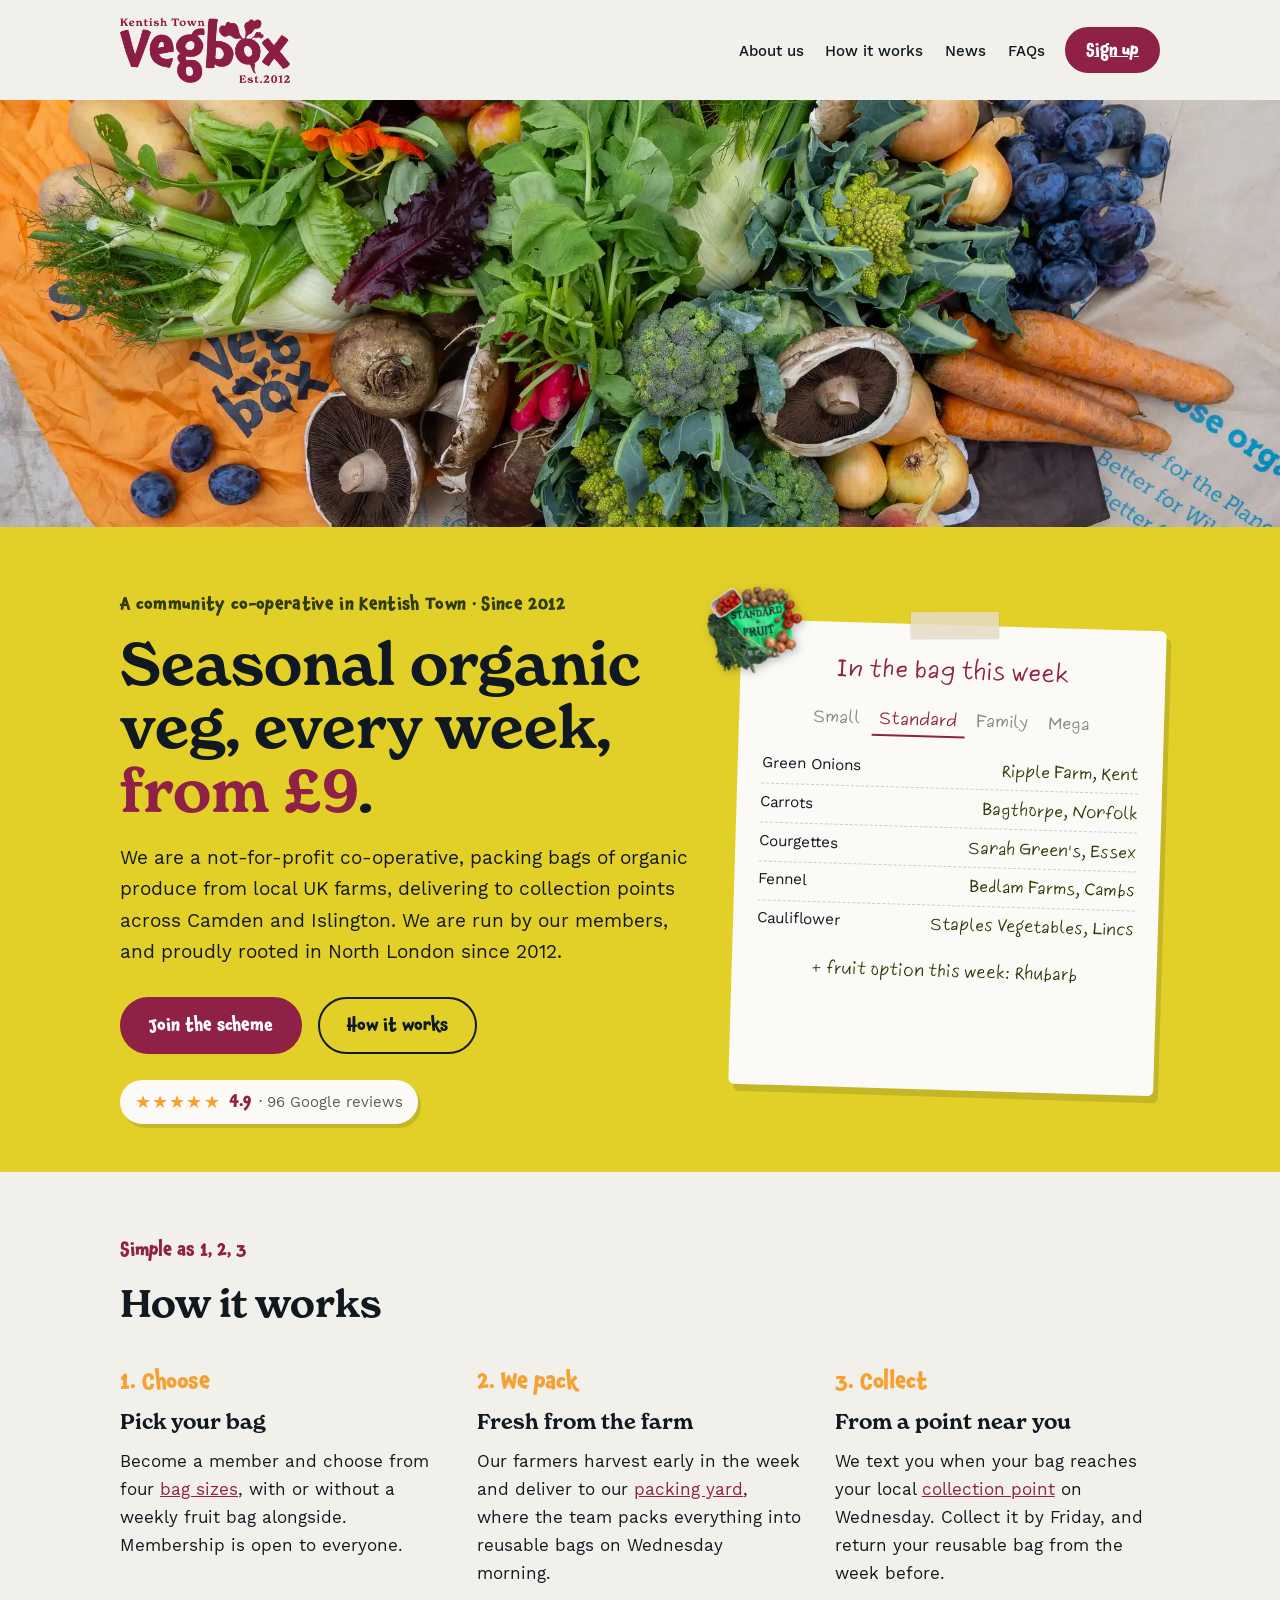
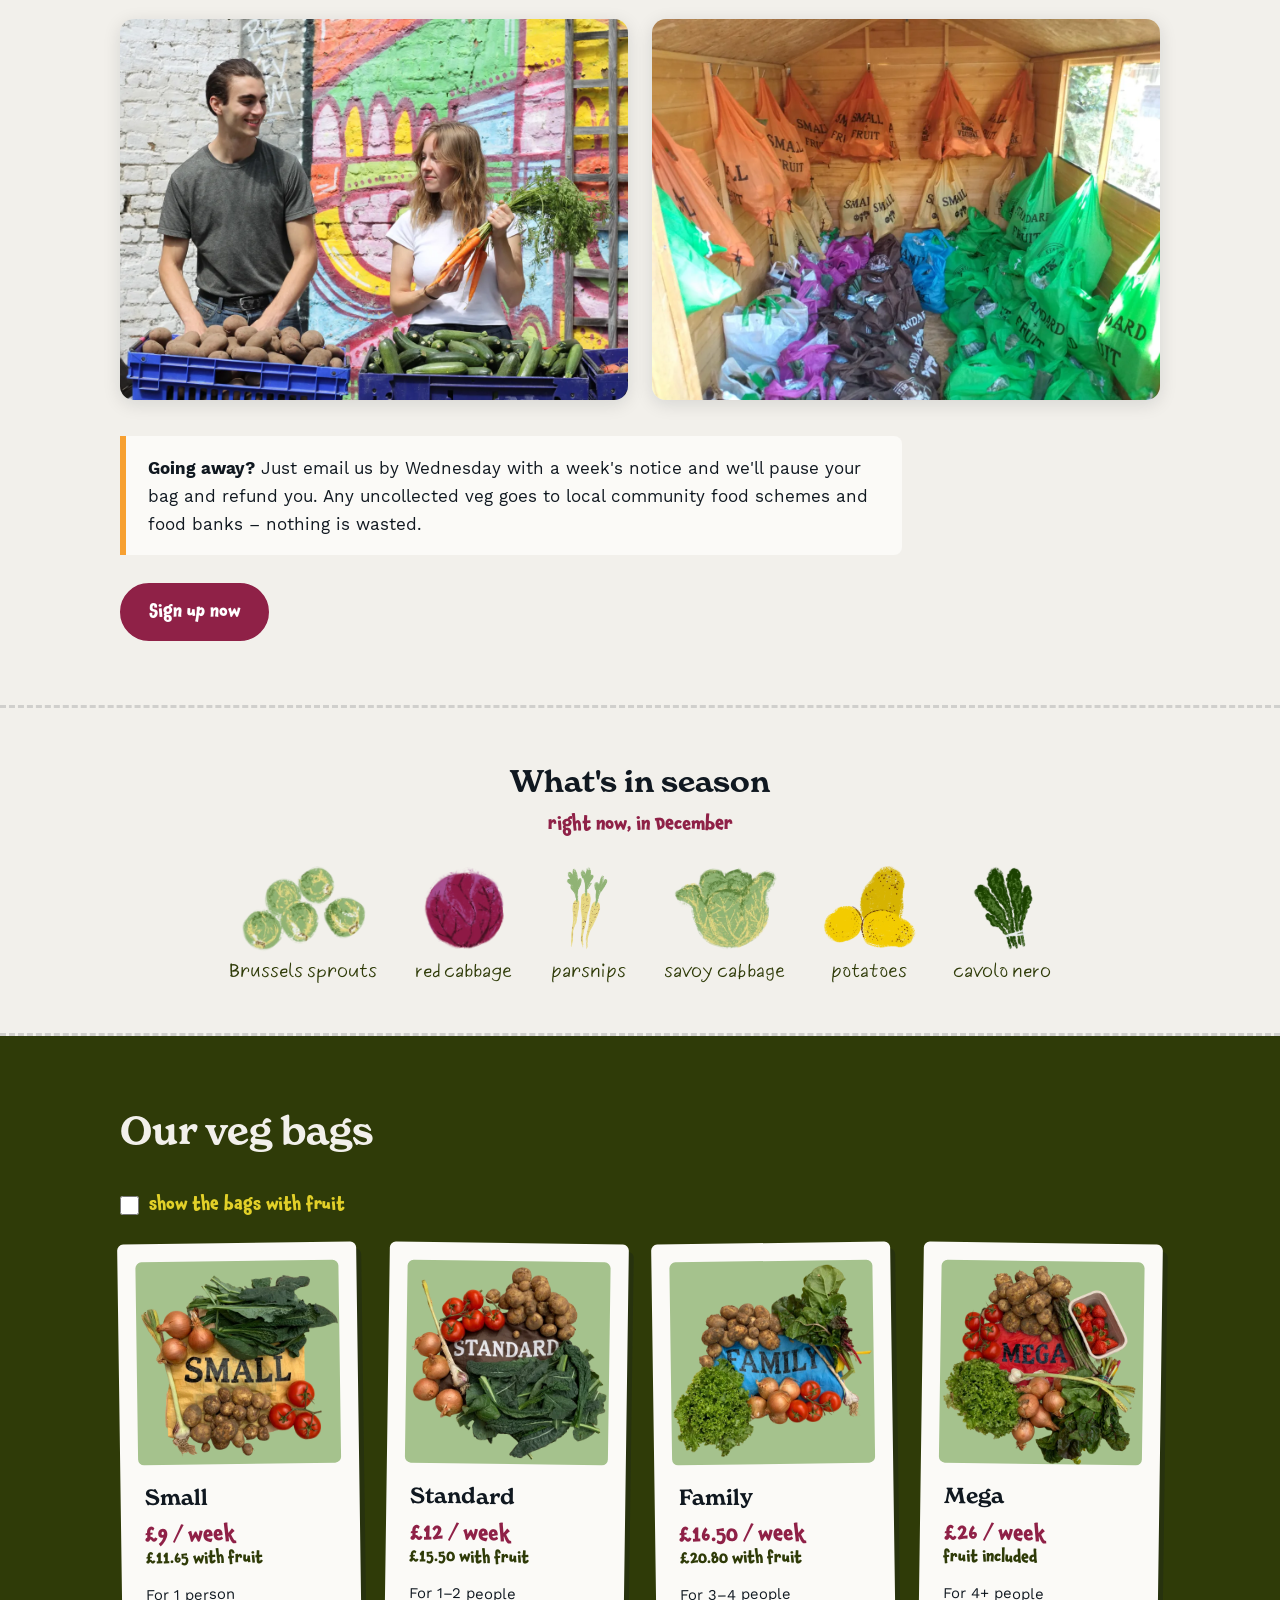
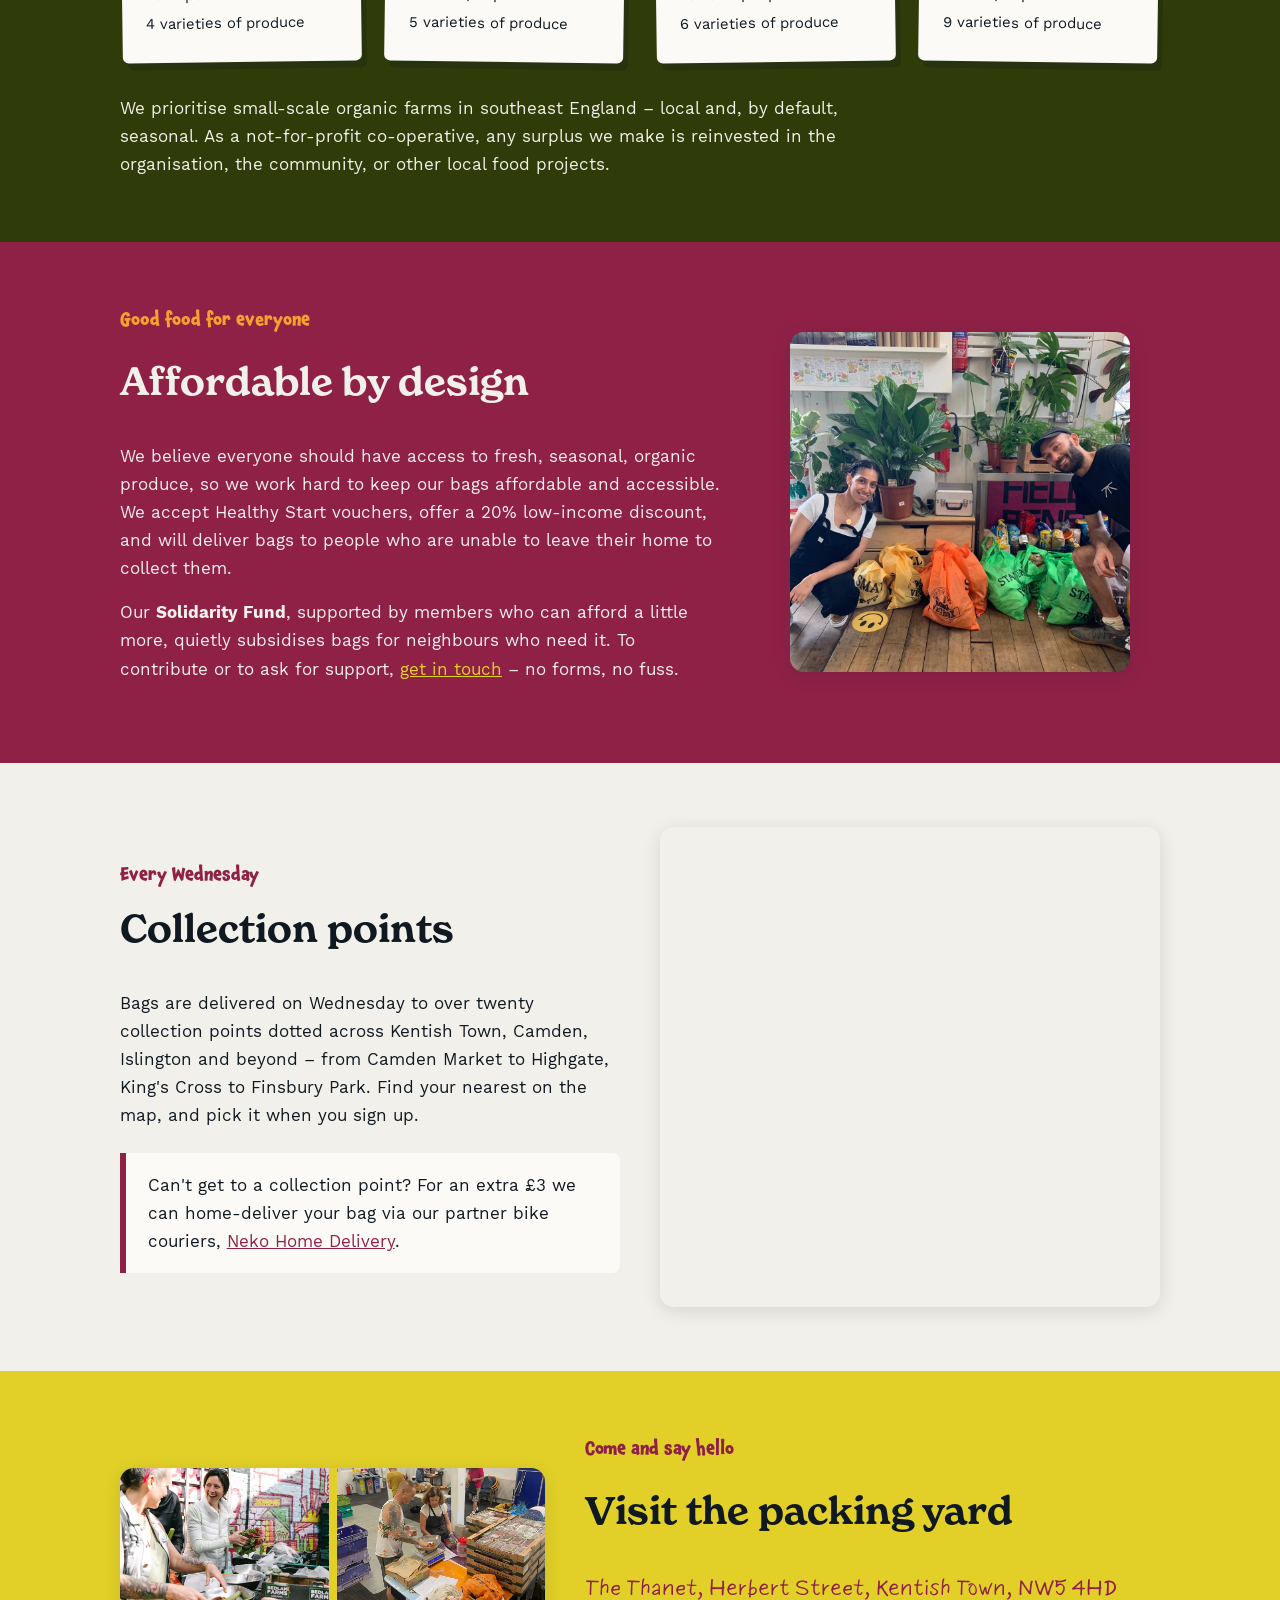
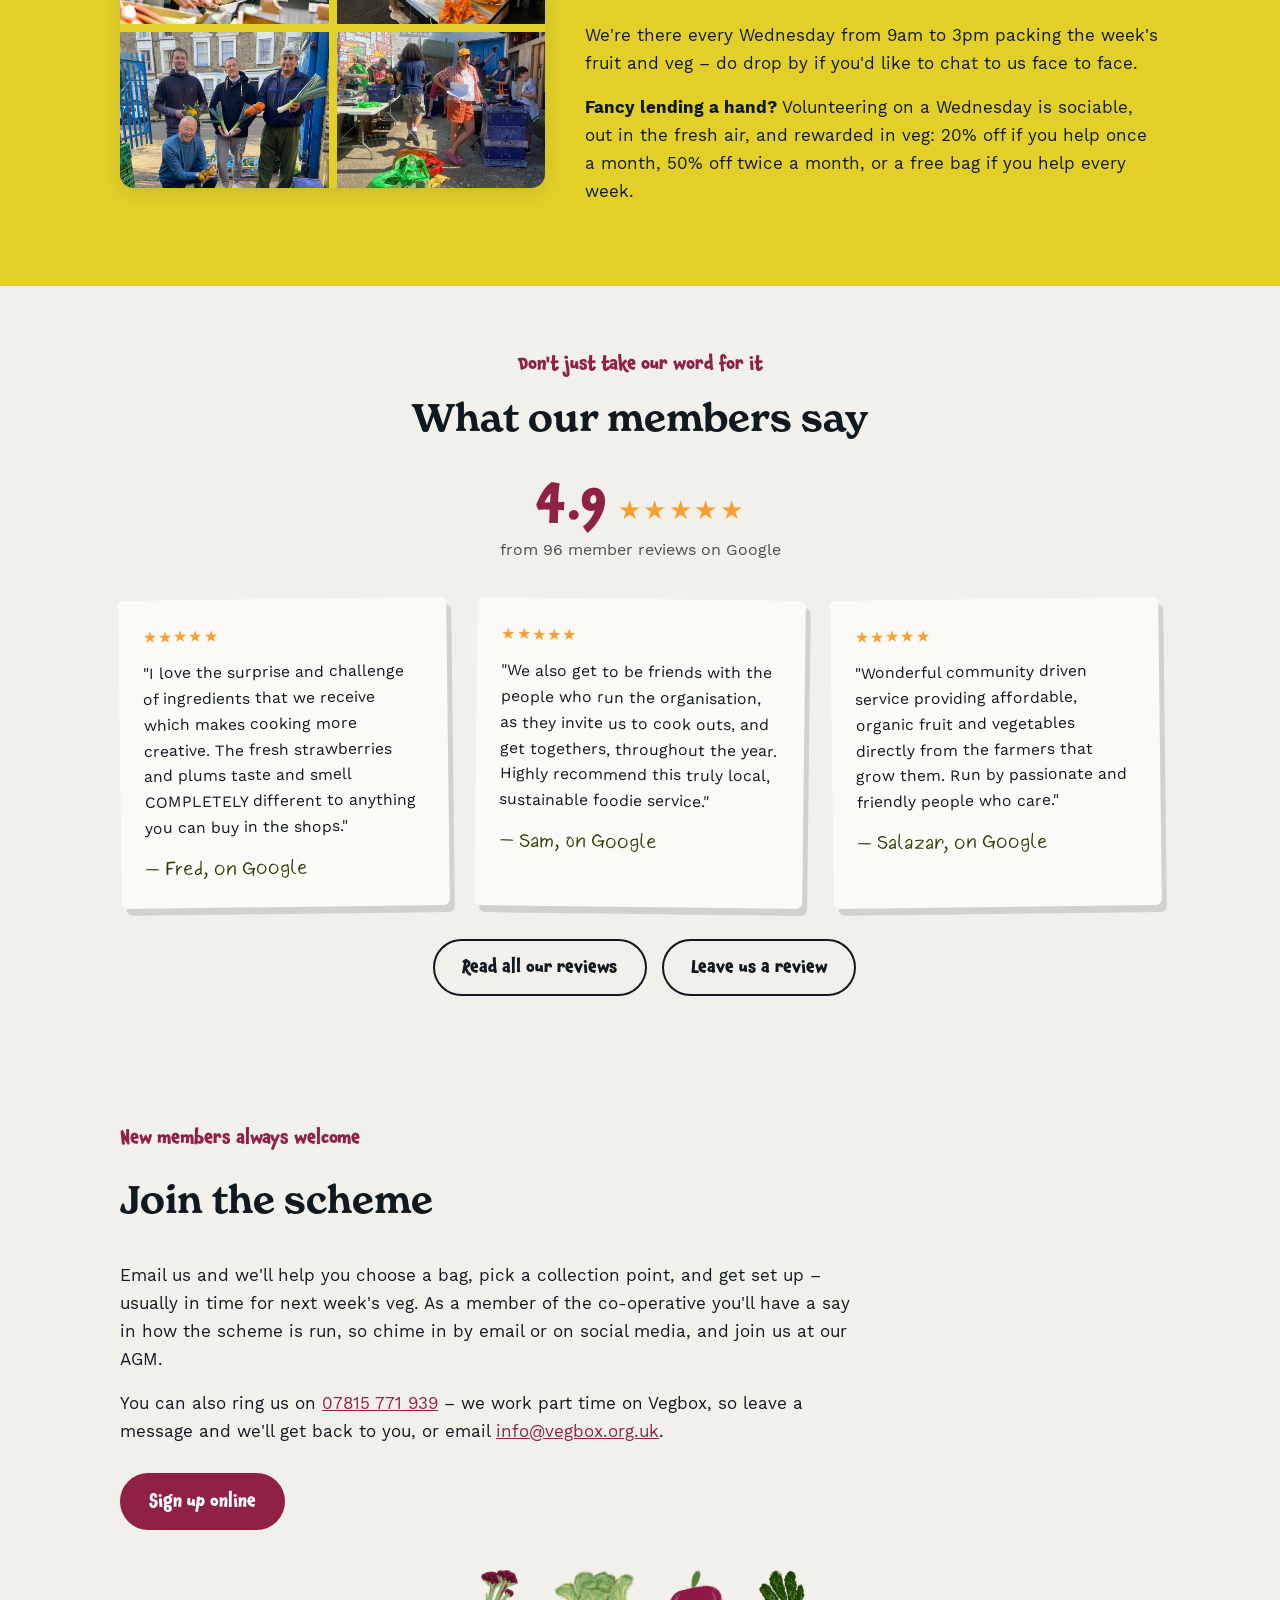
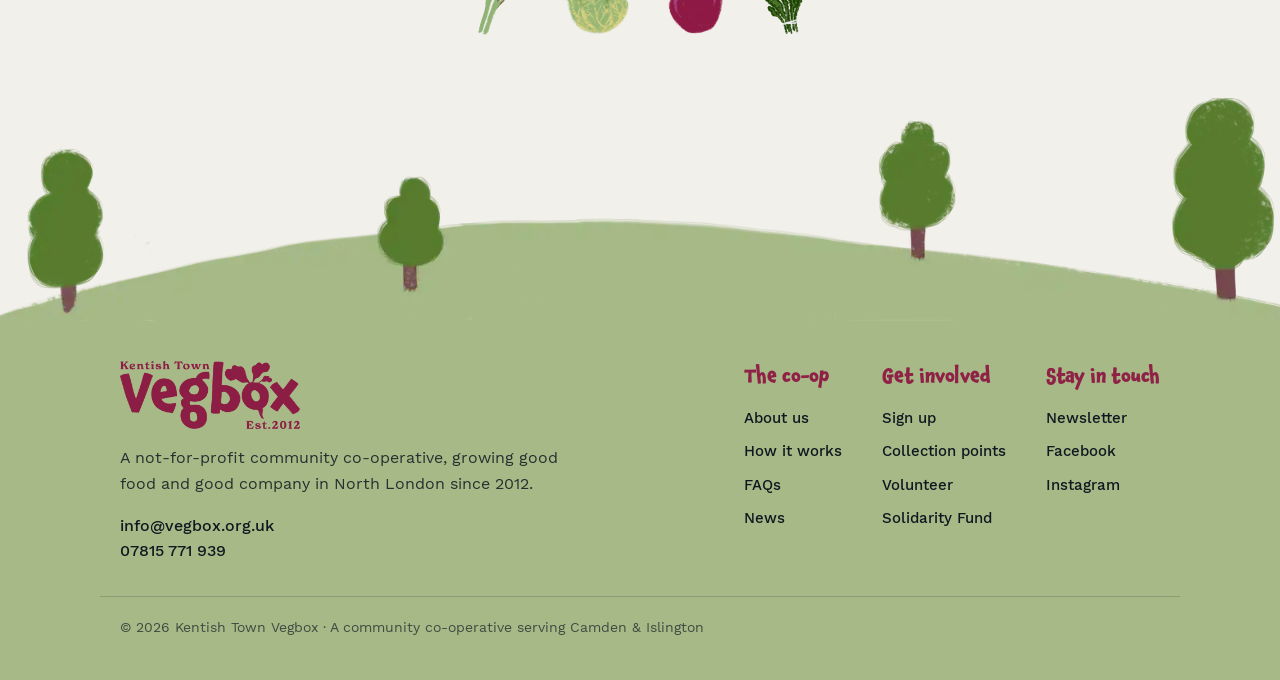
==== index.html @ 9300c921 "oops!!" ====
<!DOCTYPE html>
<html lang="en-GB">
<head>
<meta charset="UTF-8">
<meta name="viewport" content="width=device-width, initial-scale=1.0">
<title>Kentish Town Vegbox – local organic fruit &amp; veg, delivered weekly</title>
<meta name="description" content="Kentish Town Vegbox is a not-for-profit community co-operative supplying weekly bags of local organic fruit and vegetables to collection points across Camden and Islington. Est. 2012.">
<link rel="apple-touch-icon" sizes="180x180" href="/favicons/apple-touch-icon.png">
<link rel="icon" type="image/png" sizes="32x32" href="/favicons/favicon-32x32.png">
<link rel="icon" type="image/png" sizes="16x16" href="/favicons/favicon-16x16.png">
<link rel="manifest" href="/site.webmanifest">
<link rel="stylesheet" href="styles.css">
<style>
/* index uses a full-bleed section layout, not the standard padded <main> */
main{padding:0}
html{scroll-behavior:smooth}
a:focus-visible,button:focus-visible{outline-offset:3px}

/* ---------- hero banner ----------- */
#banner {width: 100%; display: block; object-fit: cover; object-position: 0 60%; aspect-ratio: 3;}
@media (max-width:860px){#banner{aspect-ratio: 2;}}

/* ---------- hero (yellow, like the welcome pack) ---------- */
.hero{background:var(--yellow);padding:4rem 0 0;overflow:hidden}
.hero-grid{display:grid;grid-template-columns:1.15fr .85fr;gap:2.5rem;align-items:center;padding-bottom:3rem}
.eyebrow{font-family:var(--fun);font-size:1.05rem;letter-spacing:.02em;color:var(--green);margin-bottom:.9rem}
h1{font-family:var(--display);font-weight:700;font-size:clamp(2.3rem,5.2vw,3.7rem);line-height:1.07;margin-bottom:1.2rem;color:var(--ink);text-wrap: balance;text-wrap: pretty;}
h1 span{color:var(--beet)}
.hero p.lede{font-size:1.18rem;max-width:32em;margin-bottom:1.9rem}
.btn.ghost{background:transparent;color:var(--ink);border-color:var(--ink);margin-left:.6rem}
.btn.ghost:hover{border-color:var(--beet);color:var(--beet)}

/* ---------- hero rating badge ---------- */
.hero-rating{display:inline-flex;align-items:center;gap:.5rem;margin-top:1.6rem;text-decoration:none;color:var(--ink);background:var(--card);border-radius:999px;padding:.5rem .95rem;box-shadow:3px 4px 0 rgba(16,24,32,.14);transition:transform .15s ease}
.hero-rating:hover{transform:translateY(-2px)}
.hero-rating .hr-stars{color:var(--orange);font-size:1.15rem;letter-spacing:.06em;line-height:1}
.hero-rating .hr-score{font-family:var(--fun);color:var(--beet);font-size:1.05rem}
.hero-rating .hr-text{font-size:.92rem;color:rgba(16,24,32,.7)}

/* ---------- bag ticket note card ---------- */
.note-card{
  background:var(--card);border-radius:6px;
  box-shadow:5px 7px 0 rgba(16,24,32,.14);
  padding:1.6rem 1.5rem 1.7rem;position:relative;
  transform:rotate(1.7deg);width:100%;max-width:430px;justify-self:center;
}
.note-card::before{
  content:"";position:absolute;top:-13px;left:50%;transform:translateX(-50%) rotate(-2deg);
  width:88px;height:26px;background:rgba(230,220,195,.85);
  box-shadow:0 1px 2px rgba(16,24,32,.15);
}
.note-card h2{font-family:var(--hand);font-weight:400;font-size:1.5rem;text-align:center;margin-bottom:.9rem;color:var(--beet)}
.note-card ul{list-style:none}
.note-card li{display:flex;justify-content:space-between;gap:1rem;font-size:.95rem;padding:.34rem 0;border-bottom:1.5px dashed rgba(16,24,32,.2)}
.note-card li:last-child{border-bottom:none}
.note-card li span{font-family:var(--hand);font-size:1.02rem;color:var(--green);text-align:right}
.note-card .foot{margin-top:.9rem;text-align:center;font-family:var(--hand);font-size:1.05rem;color:var(--green)}
.note-date{text-align:center;font-family:var(--hand);font-size:1rem;color:rgba(16,24,32,.55);margin:-.5rem 0 .6rem}
.note-tabs{display:flex;gap:.3rem;justify-content:center;margin-bottom:.8rem;flex-wrap:wrap}
.note-tabs button{font-family:var(--hand);font-size:1.05rem;background:transparent;border:none;border-bottom:2.5px solid transparent;color:rgba(16,24,32,.5);cursor:pointer;padding:.1rem .45rem}
.note-tabs button[aria-selected="true"]{color:var(--beet);border-bottom-color:var(--beet)}
.note-tabs button:hover{color:var(--beet)}
.note-lists{display:grid}
.note-panel{grid-area:1/1;opacity:0;visibility:hidden;transition:opacity .2s ease}
.note-panel.active{opacity:1;visibility:visible}
@media (prefers-reduced-motion:reduce){.note-panel{transition:none}}
.note-thumb{position:absolute;top:-40px;left:-34px;width:96px;height:auto;transform:rotate(-9deg);filter:drop-shadow(2px 3px 4px rgba(16,24,32,.28));pointer-events:none;z-index:2}

/* ---------- sections ---------- */
section{padding:4rem 0}
h2.sec{font-size:clamp(1.75rem,3.6vw,2.4rem);margin:0 0 1.75rem}

/* how it works */
.steps{display:grid;grid-template-columns:repeat(3,1fr);gap:2rem;margin-top:.5rem}
.step .num{font-family:var(--fun);color:var(--orange);font-size:1.35rem;display:block;margin-bottom:.35rem}
.step h3{font-family:var(--display);font-weight:700;font-size:1.3rem;margin-bottom:.45rem}
.photo-row{display:grid;grid-template-columns:1fr 1fr;gap:1.5rem;margin:2rem 0}
.photo-row img{border-radius:14px;box-shadow:0 4px 18px rgba(16,24,32,.12);width:100%;height:100%;object-fit:cover;aspect-ratio:4/3}
.section-photo{border-radius:14px;box-shadow:0 4px 18px rgba(16,24,32,.12);width:100%}
.season-photo{margin:2rem auto 0;max-width:560px}
.season-photo img{border-radius:14px;box-shadow:0 4px 18px rgba(16,24,32,.12);width:100%}
.season-photo figcaption{font-family:var(--hand);font-size:1.05rem;color:var(--green);margin-top:.5rem}
@media (max-width:640px){.photo-row{grid-template-columns:1fr}}
.cycle-note{margin-top:2.25rem;background:var(--card);border-left:6px solid var(--orange);padding:1.1rem 1.35rem;border-radius:0 8px 8px 0;max-width:46em}

/* bags – green section with white note cards */
.bags-section{background:var(--green);color:var(--paper)}
.bags-section h2.sec{color:var(--paper)}
.bags-section .sub{color:var(--yellow)}
.bags{display:grid;grid-template-columns:repeat(auto-fit,minmax(215px,1fr));gap:1.75rem}
.bag{background:var(--card);color:var(--ink);border-radius:6px;padding:1.5rem;box-shadow:5px 7px 0 rgba(16,24,32,.25)}
.bags .bag:nth-child(odd){transform:rotate(-.8deg)}
.bags .bag:nth-child(even){transform:rotate(.8deg)}
.bag h3{font-family:var(--display);font-weight:700;font-size:1.35rem}
.bag .photo{margin:-.4rem -.4rem .9rem;border-radius:6px;overflow:hidden;background:var(--sage)}
.bag .photo img{width:100%;display:block}
.fruit-toggle{display:inline-flex;align-items:center;gap:.6rem;font-family:var(--fun);font-size:1.05rem;color:var(--yellow);cursor:pointer;margin-bottom:1.5rem;user-select:none}
.fruit-toggle input{width:1.2rem;height:1.2rem;accent-color:var(--yellow);cursor:pointer}
.veg-row{display:flex;align-items:flex-end;justify-content:center;gap:2.2rem;margin-top:2.5rem;flex-wrap:wrap}
.veg-row img{height:64px;width:auto}
.veg-row img:nth-child(odd){transform:rotate(-4deg)}
.veg-row img:nth-child(even){transform:rotate(4deg)}
/* seasonal strip */
.season{padding:3rem 0;border-top:3px dashed rgba(16,24,32,.15);border-bottom:3px dashed rgba(16,24,32,.15)}
.season .wrap{text-align:center}
.season h2{font-family:var(--display);font-weight:700;font-size:clamp(1.5rem,3vw,1.9rem);margin-bottom:.25rem}
.season .month{font-family:var(--fun);color:var(--beet);font-size:1.1rem;margin-bottom:1.75rem}
.season-row{display:flex;justify-content:center;align-items:flex-end;gap:2.4rem;flex-wrap:wrap}
.season-row figure{display:flex;flex-direction:column;align-items:center;gap:.45rem}
.season-row img{height:82px;width:auto}
.season-row figure:nth-child(odd) img{transform:rotate(-3deg)}
.season-row figure:nth-child(even) img{transform:rotate(3deg)}
.season-row figcaption{font-family:var(--hand);font-size:1.1rem;color:var(--green)}
.bag .price{font-family:var(--fun);color:var(--beet);font-size:1.25rem;line-height:1.35;margin:.4rem 0 .7rem}
.bag .price small{display:block;font-size:.95rem;color:var(--green)}
.bag ul{list-style:none;font-size:.93rem}
.bag li{padding:.14rem 0}
.bags-section .after{margin-top:2rem;max-width:46em}
.bags-section .after a{color:var(--yellow)}

/* affordability – beet section */
.fair{background:var(--beet);color:var(--paper)}
.fair h2.sec{color:var(--paper)}
.fair .sub{color:var(--orange)}
.fair-grid{display:grid;grid-template-columns:1.2fr .8fr;gap:2.5rem;align-items:center}
.fair p{max-width:36em;margin-bottom:1rem}
.fair a{color:var(--yellow)}
.fair img{max-width:340px;justify-self:center}

/* collection */
.collect-grid{display:grid;grid-template-columns:1fr 1fr;gap:2.5rem;align-items:center}
.collect ul{list-style:none;margin-top:.5rem}
.collect li{padding:.8rem 0;border-bottom:1.5px dashed rgba(16,24,32,.2);display:flex;justify-content:space-between;gap:1rem;flex-wrap:wrap}
.collect li b{font-weight:700}
.collect li span{font-family:var(--hand);font-size:1.05rem;color:var(--green)}
.collect .neko{margin-top:1.5rem;background:var(--card);border-left:6px solid var(--beet);padding:1.1rem 1.35rem;border-radius:0 8px 8px 0}
.points-map{width:100%;height:480px;border:0;border-radius:14px;box-shadow:0 4px 18px rgba(16,24,32,.12)}

/* visit / volunteer – yellow section */
.visit{background:var(--yellow)}
.visit-grid{display:grid;grid-template-columns:.85fr 1.15fr;gap:2.5rem;align-items:center}
.visit img{max-width:300px;justify-self:center}
.packing-montage{display:grid;grid-template-columns:1fr 1fr;gap:8px;border-radius:14px;overflow:hidden;box-shadow:0 4px 18px rgba(16,24,32,.12);justify-self:center;width:100%;max-width:480px}
.packing-montage img{display:block;width:100%;height:100%;max-width:none;aspect-ratio:4/3;object-fit:cover}
.visit p{max-width:36em;margin-bottom:1rem}
.address{font-family:var(--hand);font-size:1.3rem;color:var(--beet)}

/* reviews */
.reviews{background:var(--paper)}
.reviews .wrap{text-align:center}
.rating-badge{display:flex;align-items:baseline;justify-content:center;gap:.75rem;flex-wrap:wrap;margin-bottom:.35rem}
.rating-badge .score{font-family:var(--fun);font-size:3.2rem;color:var(--beet);line-height:1}
.stars{color:var(--orange);font-size:1.6rem;letter-spacing:.1em}
.reviews .from{font-size:.98rem;color:rgba(16,24,32,.75);margin-bottom:2.25rem}
.review-cards{display:grid;grid-template-columns:repeat(auto-fit,minmax(250px,1fr));gap:1.75rem;text-align:left;margin-bottom:2rem}
.review-card{background:var(--card);border-radius:6px;padding:1.5rem;box-shadow:5px 7px 0 rgba(16,24,32,.14)}
.review-cards .review-card:nth-child(odd){transform:rotate(-.7deg)}
.review-cards .review-card:nth-child(even){transform:rotate(.7deg)}
.review-card .r-stars{color:var(--orange);font-size:1rem;letter-spacing:.08em;margin-bottom:.6rem}
.review-card p{font-size:.98rem}
.review-card .who{font-family:var(--hand);font-size:1.15rem;color:var(--green);margin-top:.8rem}
.reviews .btn.ghost{margin-left:.6rem}
/* join */
.join p{max-width:44em;margin-bottom:1rem}
.join .btn{margin-top:.75rem}

/* ---------- responsive ---------- */
@media (max-width:860px){
  .hero{padding-top:3rem}
  .hero-grid,.fair-grid,.collect-grid,.visit-grid{grid-template-columns:1fr;gap:4rem}
  .note-card{justify-self:center; transform: unset;}
  .note-thumb{left: unset; right: -34px;}
  .steps{grid-template-columns:1fr}
  .btn.ghost{margin-left:0;margin-top:.6rem}
  .fair img,.visit img{justify-self:start}
}
</style>
</head>
<body>

<header>
  <div class="nav">
    <a href="#" aria-label="Kentish Town Vegbox – home"><img src="images/logo.webp" alt="Kentish Town Vegbox, est. 2012"></a>
    <nav aria-label="Main" class="nav-links">
      <ul>
        <li><a href="about.html">About us</a></li>
        <li><a href="how-it-works.html">How it works</a></li>
        <li><a href="news.html">News</a></li>
        <li><a href="faq.html">FAQs</a></li>
      </ul>
    </nav>
    <a class="cta" href="sign-up.html">Sign up</a>
  </div>
</header>

<main>
  <img id="banner" src="images/site/spread_2x1.webp" alt="A photograph of various vegetables from Kentish Town Vegbox." />
  <div id="top" class="hero">
    <div class="wrap hero-grid">
      <div>
        <p class="eyebrow">A community co-operative in Kentish Town · Since 2012</p>
        <h1>Seasonal organic veg, every week, <span>from £9</span>.</h1>
        <p class="lede">We are a not-for-profit co-operative, packing bags of organic produce from local UK farms, delivering to collection points across Camden and Islington. We are run by our members, and proudly rooted in North London since 2012.</p>
        <a class="btn" href="sign-up.html">Join the scheme</a>
        <a class="btn ghost" href="#how">How it works</a>
        <a class="hero-rating" href="#reviews" title="See our reviews">
          <span class="hr-stars" aria-hidden="true">&#9733;&#9733;&#9733;&#9733;&#9733;</span>
          <span class="hr-score">4.9</span>
          <span class="hr-text">· 96 Google reviews</span>
        </a>
      </div>

      <aside class="note-card" aria-label="This week's bag contents">
        <img class="note-thumb" id="bagThumb" src="images/bag_standard_fruit.webp" alt="an image of the selected bag" aria-hidden="true">
        <h2>In the bag this week</h2>
        <p class="note-date" id="bagDate" hidden></p>
        <div class="note-tabs" role="tablist" aria-label="Bag size">
          <button role="tab" id="tab-Small" data-bag="Small" aria-controls="panel-Small" aria-selected="false" tabindex="-1">Small</button>
          <button role="tab" id="tab-Standard" data-bag="Standard" aria-controls="panel-Standard" aria-selected="true" tabindex="0">Standard</button>
          <button role="tab" id="tab-Family" data-bag="Family" aria-controls="panel-Family" aria-selected="false" tabindex="-1">Family</button>
          <button role="tab" id="tab-Mega" data-bag="Mega" aria-controls="panel-Mega" aria-selected="false" tabindex="-1">Mega</button>
        </div>
        <div class="note-lists" id="bagLists"></div>
      </aside>
    </div>
  </div>

  <section id="how">
    <div class="wrap">
      <p class="sub">Simple as 1, 2, 3</p>
      <h2 class="sec">How it works</h2>
      <div class="steps">
        <div class="step">
          <span class="num">1. Choose</span>
          <h3>Pick your bag</h3>
          <p>Become a member and choose from four <a href="#bags" title="Bag size comparison">bag sizes</a>, with or without a weekly fruit bag alongside. Membership is open to everyone.</p>
        </div>
        <div class="step">
          <span class="num">2. We pack</span>
          <h3>Fresh from the farm</h3>
          <p>Our farmers harvest early in the week and deliver to our <a href="#visit" title="Visit us!">packing yard</a>, where the team packs everything into reusable bags on Wednesday morning.</p>
        </div>
        <div class="step">
          <span class="num">3. Collect</span>
          <h3>From a point near you</h3>
          <p>We text you when your bag reaches your local <a href="#collect" title="Our collection points">collection point</a> on Wednesday. Collect it by Friday, and return your reusable bag from the week before.</p>
        </div>
      </div>
      <div class="photo-row">
        <img src="images/site/packing_pair.webp" alt="Two Vegbox members in the packing yard, one holding a bunch of carrots, in front of a colourful mural">
        <img src="images/site/bags_in_shed.webp" alt="A collection shed filled with labelled Vegbox bags in orange, yellow, green, brown and blue, ready to collect">
      </div>
      <p class="cycle-note"><b>Going away?</b> Just email us by Wednesday with a week's notice and we'll pause your bag and refund you. Any uncollected veg goes to local community food schemes and food banks – nothing is wasted.</p>
      <p style="margin-top:1.75rem"><a class="btn" href="sign-up.html">Sign up now</a></p>
    </div>
  </section>

  <div class="season" aria-label="What's in season">
    <div class="wrap">
      <h2>What's in season</h2>
      <p class="month">right now, in July</p>
      <div class="season-row">
        <figure><img src="images/cherries.webp" alt=""><figcaption>cherries</figcaption></figure>
        <figure><img src="images/courgettes.webp" alt=""><figcaption>courgettes</figcaption></figure>
        <figure><img src="images/broad_beans.webp" alt=""><figcaption>broad beans</figcaption></figure>
        <figure><img src="images/globe_artichoke.webp" alt=""><figcaption>globe artichokes</figcaption></figure>
        <figure><img src="images/fennel.webp" alt=""><figcaption>fennel</figcaption></figure>
        <figure><img src="images/chard.webp" alt=""><figcaption>chard</figcaption></figure>
      </div>
    </div>
  </div>

  <section id="bags" class="bags-section">
    <div class="wrap">
      <h2 class="sec">Our veg bags</h2>
      <label class="fruit-toggle"><input type="checkbox" id="fruitToggle"> show the bags with fruit</label>
      <div class="bags">
        <div class="bag">
          <div class="photo"><img class="bag-img" data-plain="images/bag_small.webp" data-fruit="images/bag_small_fruit.webp" src="images/bag_small.webp" alt="The contents of a Small bag laid out: cavolo nero, potatoes, onions, tomatoes and garlic"></div>
          <h3>Small</h3>
          <p class="price">£9 / week <small>£11.65 with fruit</small></p>
          <ul>
            <li>For 1 person</li>
            <li>4 varieties of produce</li>
          </ul>
        </div>
        <div class="bag">
          <div class="photo"><img class="bag-img" data-plain="images/bag_standard.webp" data-fruit="images/bag_standard_fruit.webp" src="images/bag_standard.webp" alt="The contents of a Standard bag laid out: cavolo nero, potatoes, tomatoes, onions and garlic"></div>
          <h3>Standard</h3>
          <p class="price">£12 / week <small>£15.50 with fruit</small></p>
          <ul>
            <li>For 1–2 people</li>
            <li>5 varieties of produce</li>
          </ul>
        </div>
        <div class="bag">
          <div class="photo"><img class="bag-img" data-plain="images/bag_family.webp" data-fruit="images/bag_family_fruit.webp" src="images/bag_family.webp" alt="The contents of a Family bag laid out: lettuce, chard, potatoes, tomatoes, onions and garlic"></div>
          <h3>Family</h3>
          <p class="price">£16.50 / week <small>£20.80 with fruit</small></p>
          <ul>
            <li>For 3–4 people</li>
            <li>6 varieties of produce</li>
          </ul>
        </div>
        <div class="bag">
          <div class="photo"><img src="images/bag_mega.webp" alt="The contents of a Mega bag laid out: potatoes, asparagus, strawberries, tomatoes, lettuce, chard, onions and garlic"></div>
          <h3>Mega</h3>
          <p class="price">£26 / week <small>fruit included</small></p>
          <ul>
            <li>For 4+ people</li>
            <li>9 varieties of produce</li>
          </ul>
        </div>
      </div>
      <p class="after">We prioritise small-scale organic farms in southeast England – local and, by default, seasonal. As a not-for-profit co-operative, any surplus we make is reinvested in the organisation, the community, or other local food projects.</p>
    </div>
  </section>

  <section id="fair" class="fair">
    <div class="wrap fair-grid">
      <div>
        <p class="sub">Good food for everyone</p>
        <h2 class="sec">Affordable by design</h2>
        <p>We believe everyone should have access to fresh, seasonal, organic produce, so we work hard to keep our bags affordable and accessible. We accept Healthy Start vouchers, offer a 20% low-income discount, and will deliver bags to people who are unable to leave their home to collect them.</p>
        <p>Our <strong>Solidarity Fund</strong>, supported by members who can afford a little more, quietly subsidises bags for neighbours who need it. To contribute or to ask for support, <a href="#join">get in touch</a> – no forms, no fuss.</p>
      </div>
      <img class="section-photo" src="images/site/collection_pickup.webp" alt="Two smiling volunteers crouched beside a row of colourful Vegbox bags at a collection point">
    </div>
  </section>

  <section id="collect" class="collect">
    <div class="wrap collect-grid">
      <div>
        <p class="sub">Every Wednesday</p>
        <h2 class="sec">Collection points</h2>
        <p>Bags are delivered on Wednesday to over twenty collection points dotted across Kentish Town, Camden, Islington and beyond – from Camden Market to Highgate, King's Cross to Finsbury Park. Find your nearest on the map, and pick it when you sign up.</p>
        <p class="neko">Can't get to a collection point? For an extra £3 we can home-deliver your bag via our partner bike couriers, <a href="https://nekohomedelivery.com/" target="_blank">Neko Home Delivery</a>.</p>
      </div>
      <iframe class="points-map" src="https://www.google.com/maps/d/embed?mid=10luRpJhs4NFp4zj9tdXIoqsE7MIODyLC&ehbc=2E312F" title="Map of Vegbox collection points" loading="lazy" allowfullscreen></iframe>
    </div>
  </section>

  <section id="visit" class="visit">
    <div class="wrap visit-grid">
      <div class="packing-montage">
        <img src="images/site/packing_montage_1.webp" alt="Weighing produce into a bowl at the Vegbox packing yard, in front of a colourful mural">
        <img src="images/site/packing_montage_2.webp" alt="Two volunteers weighing strawberries at the packing table">
        <img src="images/site/packing_montage_4.webp" alt="Four volunteers at the packing yard gate holding leeks, pears and a squash">
        <img src="images/site/packing_montage_3.webp" alt="A busy, sunny Wednesday packing session in the yard">
      </div>
      <div>
        <p class="sub">Come and say hello</p>
        <h2 class="sec">Visit the packing yard</h2>
        <p class="address">The Thanet, Herbert Street, Kentish Town, NW5 4HD</p>
        <p>We're there every Wednesday from 9am to 3pm packing the week's fruit and veg – do drop by if you'd like to chat to us face to face.</p>
        <p><strong>Fancy lending a hand?</strong> Volunteering on a Wednesday is sociable, out in the fresh air, and rewarded in veg: 20% off if you help once a month, 50% off twice a month, or a free bag if you help every week.</p>
      </div>
    </div>
  </section>

  <section id="reviews" class="reviews">
    <div class="wrap">
      <p class="sub">Don't just take our word for it</p>
      <h2 class="sec">What our members say</h2>
      <div class="rating-badge">
        <span class="score">4.9</span>
        <span class="stars" aria-hidden="true">&#9733;&#9733;&#9733;&#9733;&#9733;</span>
      </div>
      <p class="from">from 96 member reviews on Google</p>
      <div class="review-cards">
        <div class="review-card">
          <div class="r-stars" aria-hidden="true">&#9733;&#9733;&#9733;&#9733;&#9733;</div>
          <p>"I love the surprise and challenge of ingredients that we receive which makes cooking more creative. The fresh strawberries and plums taste and smell COMPLETELY different to anything you can buy in the shops."</p>
          <p class="who">— Fred, on Google</p>
        </div>
        <div class="review-card">
          <div class="r-stars" aria-hidden="true">&#9733;&#9733;&#9733;&#9733;&#9733;</div>
          <p>"We also get to be friends with the people who run the organisation, as they invite us to cook outs, and get togethers, throughout the year. Highly recommend this truly local, sustainable foodie service."</p>
          <p class="who">— Sam, on Google</p>
        </div>
        <div class="review-card">
          <div class="r-stars" aria-hidden="true">&#9733;&#9733;&#9733;&#9733;&#9733;</div>
          <p>"Wonderful community driven service providing affordable, organic fruit and vegetables directly from the farmers that grow them. Run by passionate and friendly people who care."</p>
          <p class="who">— Salazar, on Google</p>
        </div>
      </div>
      <a class="btn ghost" href="https://maps.google.com/?cid=5033698379623429010" target="_blank">Read all our reviews</a>
      <a class="btn ghost" href="https://search.google.com/local/writereview?placeid=ChIJT8_-i_AadkgRkvPprwFK20U" target="_blank">Leave us a review</a>
    </div>
  </section>

  <section id="join" class="join">
    <div class="wrap">
      <p class="sub">New members always welcome</p>
      <h2 class="sec">Join the scheme</h2>
      <p>Email us and we'll help you choose a bag, pick a collection point, and get set up – usually in time for next week's veg. As a member of the co-operative you'll have a say in how the scheme is run, so chime in by email or on social media, and join us at our AGM.</p>
      <p>You can also ring us on <a href="tel:+447815771939">07815 771 939</a> – we work part time on Vegbox, so leave a message and we'll get back to you, or email <a href="mailto:info@vegbox.org.uk">info@vegbox.org.uk</a>.</p>
      <a class="btn" href="sign-up.html">Sign up online</a>
      <div class="veg-row" aria-hidden="true">
        <img src="images/purple_sprouting.webp" alt="An illustration of purple sprouting broccoli.">
        <img src="images/savoy_cabbage.webp" alt="An illustration of savoy cabbage.">
        <img src="images/apples.webp" alt="An illustration of apples.">
        <img src="images/cavolo_nero.webp" alt="An illustration of cavolo nero.">
      </div>
    </div>
  </section>

</main>

<div class="trees" aria-hidden="true">
  <img src="images/trees.webp" alt="A background illustration of trees on a hill.">
</div>
<footer>
  <div class="wrap footer-grid">
    <div class="footer-brand">
      <img src="images/logo.webp" alt="Kentish Town Vegbox, est. 2012">
      <p>A not-for-profit community co-operative, growing good food and good company in North London since 2012.</p>
      <p class="footer-contact">
        <a href="mailto:info@vegbox.org.uk">info@vegbox.org.uk</a><br>
        <a href="tel:+447815771939">07815 771 939</a>
      </p>
    </div>
    <nav class="footer-col" aria-label="About the co-op">
      <h2>The co-op</h2>
      <ul>
        <li><a href="about.html">About us</a></li>
        <li><a href="how-it-works.html">How it works</a></li>
        <li><a href="faq.html">FAQs</a></li>
        <li><a href="news.html">News</a></li>
      </ul>
    </nav>
    <nav class="footer-col" aria-label="Get involved">
      <h2>Get involved</h2>
      <ul>
        <li><a href="sign-up.html">Sign up</a></li>
        <li><a href="index.html#collect">Collection points</a></li>
        <li><a href="index.html#visit">Volunteer</a></li>
        <li><a href="solidarity-fund.html">Solidarity Fund</a></li>
      </ul>
    </nav>
    <nav class="footer-col" aria-label="Stay in touch">
      <h2>Stay in touch</h2>
      <ul>
        <li><a href="https://kentishtownvegbox.substack.com/" target="_blank" rel="noopener">Newsletter</a></li>
        <li><a href="https://www.facebook.com/KentishTownVegbox/" target="_blank" rel="noopener">Facebook</a></li>
        <li><a href="https://www.instagram.com/kentishtownvegbox/" target="_blank" rel="noopener">Instagram</a></li>
      </ul>
    </nav>
  </div>
  <div class="wrap footer-base">
    <p>&copy; 2026 Kentish Town Vegbox &middot; A community co-operative serving Camden &amp; Islington</p>
  </div>
</footer>


<script>
(function(){
  var calendar = [
    /* Jan */ [['kale','kale'],['leek','leeks'],['parnsnip','parsnips'],['celeriac','celeriac'],['swede','swede'],['carrots','carrots']],
    /* Feb */ [['purple_sprouting','purple sprouting'],['leek','leeks'],['savoy_cabbage','savoy cabbage'],['celeriac','celeriac'],['gerusalem_artichoke','Jerusalem artichokes'],['swede','swede']],
    /* Mar */ [['purple_sprouting','purple sprouting'],['wild_garlic','wild garlic'],['rhubarb','rhubarb'],['spring_greens','spring greens'],['leek','leeks'],['kale','kale']],
    /* Apr */ [['asparagus','asparagus'],['wild_garlic','wild garlic'],['rhubarb','rhubarb'],['spring_greens','spring greens'],['radish','radishes'],['salad_leaves','salad leaves']],
    /* May */ [['asparagus','asparagus'],['radish','radishes'],['spring_onions','spring onions'],['green_garlic','green garlic'],['spinach','spinach'],['new_potatoes','new potatoes']],
    /* Jun */ [['strawberries','strawberries'],['broad_beans','broad beans'],['new_potatoes','new potatoes'],['courgettes','courgettes'],['bunching_carrots','bunching carrots'],['salad_leaves','salad leaves']],
    /* Jul */ [['strawberries','strawberries'],['cherries','cherries'],['courgettes','courgettes'],['broad_beans','broad beans'],['globe_artichoke','globe artichokes'],['fennel','fennel']],
    /* Aug */ [['tomatoes','tomatoes'],['courgettes','courgettes'],['aubergine','aubergines'],['peppers','peppers'],['plums','plums'],['summer_squash','summer squash']],
    /* Sep */ [['sweet_corn','sweetcorn'],['tomatoes','tomatoes'],['pears','pears'],['autumn_squash','autumn squash'],['chard','chard'],['kohlrabi','kohlrabi']],
    /* Oct */ [['apples','apples'],['pears','pears'],['autumn_squash','autumn squash'],['celery','celery'],['mushrooms','mushrooms'],['sweetheart_cabbage','sweetheart cabbage']],
    /* Nov */ [['parnsnip','parsnips'],['celeriac','celeriac'],['brussels_sprouts','Brussels sprouts'],['kale','kale'],['leek','leeks'],['turnip','turnips']],
    /* Dec */ [['brussels_sprouts','Brussels sprouts'],['red_cabbage','red cabbage'],['parnsnip','parsnips'],['savoy_cabbage','savoy cabbage'],['potato','potatoes'],['cavolo_nero','cavolo nero']]
  ];
  var months = ['January','February','March','April','May','June','July','August','September','October','November','December'];
  var now = new Date();
  var m = now.getMonth();
  var row = document.querySelector('.season-row');
  var label = document.querySelector('.season .month');
  if (!row || !label) return;
  label.textContent = 'right now, in ' + months[m];
  row.innerHTML = '';
  calendar[m].forEach(function(item){
    var fig = document.createElement('figure');
    var img = document.createElement('img');
    img.src = 'images/' + item[0] + '.webp';
    img.alt = 'A small illustration of ' + item[1];
    var cap = document.createElement('figcaption');
    cap.textContent = item[1];
    fig.appendChild(img); fig.appendChild(cap);
    row.appendChild(fig);
  });
})();
(function(){
  var t = document.getElementById('fruitToggle');
  if (!t) return;
  t.addEventListener('change', function(){
    document.querySelectorAll('.bag-img').forEach(function(img){
      img.src = t.checked ? img.getAttribute('data-fruit') : img.getAttribute('data-plain');
    });
  });
})();
(function(){
  // "In the bag this week" note. Starts with a baked-in list (updated at build
  // time), then refreshes from the Google Sheet via /api/bag when available.
  var data = {
    date: '',
    bags: {
      Small: [
        { item: 'New Potatoes', farm: 'Nash Nursery, Kent' },
        { item: 'Spinach', farm: 'Bore Place, Kent' },
        { item: 'Cucumber', farm: 'Wild Country Organics, Cambs' },
        { item: 'Marrow', farm: 'Nash Nursery, Kent' }
      ],
      Standard: [
        { item: 'Green Onions', farm: 'Ripple Farm, Kent' },
        { item: 'Carrots', farm: 'Bagthorpe, Norfolk' },
        { item: 'Courgettes', farm: "Sarah Green's, Essex" },
        { item: 'Fennel', farm: 'Bedlam Farms, Cambs' },
        { item: 'Cauliflower', farm: 'Staples Vegetables, Lincs' }
      ],
      Family: [
        { item: 'Green Onions', farm: 'Ripple Farm, Kent' },
        { item: 'Carrots', farm: 'Bagthorpe, Norfolk' },
        { item: 'Courgettes', farm: "Sarah Green's, Essex" },
        { item: 'Fennel', farm: 'Bedlam Farms, Cambs' },
        { item: 'French beans', farm: "Foskett's, Suffolk" },
        { item: 'Cauliflower', farm: 'Staples Vegetables, Lincs' }
      ],
      Mega: [
        { item: 'New Potatoes', farm: 'Nash Nursery, Kent' },
        { item: 'Spinach', farm: 'Bore Place, Kent' },
        { item: 'Cucumber', farm: 'Wild Country Organics, Cambs' },
        { item: 'Fennel', farm: 'Bedlam Farms, Cambs' },
        { item: 'French beans', farm: "Foskett's, Suffolk" },
        { item: 'Summer purslane', farm: 'Forty Hall, London' },
        { item: 'Marrow', farm: 'Nash Nursery, Kent' }
      ],
    },
    fruit: {
      Small: [ { item: 'Rhubarb', farm: 'Bedlam Farms, Cambs' } ],
      Standard: [ { item: 'Rhubarb', farm: 'Bedlam Farms, Cambs' } ],
      Family: [ { item: 'Rhubarb', farm: 'Bedlam Farms, Cambs' } ],
      Mega: [ { item: 'Rhubarb', farm: 'Bedlam Farms, Cambs' } ]
    }
  };
  var lists = document.getElementById('bagLists');
  var dateEl = document.getElementById('bagDate');
  var thumb = document.getElementById('bagThumb');
  var tabs = Array.prototype.slice.call(document.querySelectorAll('.note-tabs button'));
  var order = ['Small', 'Standard', 'Family', 'Mega'];
  var thumbs = {
    Small: 'images/bag_small_fruit.webp',
    Standard: 'images/bag_standard_fruit.webp',
    Family: 'images/bag_family_fruit.webp',
    Mega: 'images/bag_mega.webp'
  };
  var current = 'Standard';

  function footText(bag){
    var fruit = ((data.fruit || {})[bag] || []).map(function(f){ return f.item; }).join(', ');
    if (bag === 'Mega') {
      return fruit ? 'fruit included \u00b7 this week: ' + fruit : 'fruit included';
    }
    return fruit ? '+ fruit option this week: ' + fruit : 'seasonal \u00b7 organic \u00b7 packed with care';
  }
  function build(){
    lists.innerHTML = '';
    order.forEach(function(bag){
      var panel = document.createElement('div');
      panel.className = 'note-panel' + (bag === current ? ' active' : '');
      panel.id = 'panel-' + bag;
      panel.setAttribute('role', 'tabpanel');
      panel.setAttribute('aria-labelledby', 'tab-' + bag);
      panel.setAttribute('tabindex', bag === current ? '0' : '-1');

      var ul = document.createElement('ul');
      (data.bags[bag] || []).forEach(function(r){
        var li = document.createElement('li');
        li.appendChild(document.createTextNode(r.item + ' '));
        if (r.farm) {
          var sp = document.createElement('span');
          sp.textContent = r.farm;
          li.appendChild(sp);
        }
        ul.appendChild(li);
      });
      panel.appendChild(ul);

      var foot = document.createElement('p');
      foot.className = 'foot';
      foot.textContent = footText(bag);
      panel.appendChild(foot);

      lists.appendChild(panel);
    });
    if (data.date) { dateEl.textContent = data.date; dateEl.hidden = false; }
  }
  function select(bag){
    current = bag;
    if (thumb && thumbs[bag]) thumb.src = thumbs[bag];
    tabs.forEach(function(b){
      var on = b.getAttribute('data-bag') === bag;
      b.setAttribute('aria-selected', on ? 'true' : 'false');
      b.setAttribute('tabindex', on ? '0' : '-1');
    });
    Array.prototype.forEach.call(lists.children, function(panel){
      var on = panel.id === 'panel-' + bag;
      panel.classList.toggle('active', on);
      panel.setAttribute('tabindex', on ? '0' : '-1');
    });
  }
  tabs.forEach(function(btn){
    btn.addEventListener('click', function(){ select(btn.getAttribute('data-bag')); });
    btn.addEventListener('keydown', function(e){
      var idx = order.indexOf(btn.getAttribute('data-bag'));
      var next = null;
      if (e.key === 'ArrowRight' || e.key === 'ArrowDown') next = (idx + 1) % order.length;
      else if (e.key === 'ArrowLeft' || e.key === 'ArrowUp') next = (idx - 1 + order.length) % order.length;
      else if (e.key === 'Home') next = 0;
      else if (e.key === 'End') next = order.length - 1;
      if (next !== null) { e.preventDefault(); select(order[next]); tabs[next].focus(); }
    });
  });

  build();

  fetch('/api/bag')
    .then(function(r){ return r.json(); })
    .then(function(res){
      if (res.ok && res.bags && Object.keys(res.bags).length) {
        data = { date: res.date || '', bags: res.bags, fruit: res.fruit || {} };
        build();
      }
    })
    .catch(function(){ /* keep the baked-in list */ });
})();
</script>
</body>
</html>
---- styles.css ----
/* ===================================================================
   Kentish Town Vegbox – shared stylesheet
   Foundation used by every page: brand fonts, palette, reset, base
   elements, header/nav, common headings, buttons and footer.
   Page-specific layout stays in each page's inline <style>.
   =================================================================== */

/* ---------- brand fonts ---------- */
@font-face{font-family:'New Spirit';src:url('fonts/new_spirit_bold.woff2') format('woff2');font-weight:700;font-display:swap}
@font-face{font-family:'Chaloops';src:url('fonts/chaloops_bold.woff2') format('woff2');font-weight:700;font-display:swap}
@font-face{font-family:'Six Hands';src:url('fonts/six_hands_marker.woff2') format('woff2');font-weight:400;font-display:swap}
@font-face{font-family:'Work Sans';src:url('fonts/WorkSans-Regular.woff2') format('woff2');font-weight:400;font-display:swap}
@font-face{font-family:'Work Sans';src:url('fonts/WorkSans-Medium.woff2') format('woff2');font-weight:500;font-display:swap}
@font-face{font-family:'Work Sans';src:url('fonts/WorkSans-Bold.woff2') format('woff2');font-weight:700;font-display:swap}

/* ---------- brand palette (Vegbox Brand Manual §2) ---------- */
:root{
  --ink:#101820;        /* Black 6C */
  --beet:#8F2147;       /* 7015C – primary */
  --green:#2F3B08;      /* 5747CP */
  --yellow:#E2D028;     /* 116C */
  --orange:#F7A031;     /* 178C */
  --sage:#A5C28D;
  --paper:#F2F0EB;
  --card:#FBFAF7;
  --display:'New Spirit',serif;
  --fun:'Chaloops',cursive;
  --hand:'Six Hands',cursive;
  --body:'Work Sans',sans-serif;
}

/* ---------- reset ---------- */
*{margin:0;padding:0;box-sizing:border-box}
@media (prefers-reduced-motion:reduce){
  html{scroll-behavior:auto}
  *,*::before,*::after{animation:none!important;transition:none!important}
}

/* ---------- base elements ---------- */
body{
  background:var(--paper);
  color:var(--ink);
  font-family:var(--body);
  font-size:1.0625rem;
  line-height:1.65;
  position:relative;
}
/* paper texture overlay (Brand Manual §4.3) */
body::after{
  content:"";position:fixed;inset:0;pointer-events:none;z-index:999;
  opacity:.35;mix-blend-mode:multiply;
  background-image:url("data:image/svg+xml,%3Csvg xmlns='http://www.w3.org/2000/svg' width='180' height='180'%3E%3Cfilter id='n'%3E%3CfeTurbulence type='fractalNoise' baseFrequency='0.8' numOctaves='2'/%3E%3CfeColorMatrix values='0 0 0 0 0.95 0 0 0 0 0.95 0 0 0 0 0.93 0 0 0 0.06 0'/%3E%3C/filter%3E%3Crect width='180' height='180' filter='url(%23n)'/%3E%3C/svg%3E");
}
a{color:var(--beet)}
a:focus-visible,button:focus-visible,input:focus-visible,select:focus-visible,textarea:focus-visible{outline:3px solid var(--beet);outline-offset:2px;border-radius:2px}
img{max-width:100%;height:auto;display:block}
.wrap{max-width:1080px;margin:0 auto;padding:0 1.25rem}
.wrap.narrow{max-width:820px}
.wrap.narrower{max-width:720px}

/* ---------- header / nav ---------- */
header{background:var(--paper)}
.nav{display:flex;align-items:center;justify-content:space-between;gap:1.25rem;flex-wrap:wrap;max-width:1080px;margin:0 auto;padding:1.1rem 1.25rem}
.nav img{width:170px}
nav ul{display:flex;gap:1.35rem;list-style:none;flex-wrap:wrap;align-items:center;justify-content:flex-end}
nav a{color:var(--ink);text-decoration:none;font-weight:500;font-size:.95rem}
nav a:hover{color:var(--beet);text-decoration:underline;text-underline-offset:4px}
.nav a.cta{background:var(--beet);color:#fff;font-family:var(--fun);font-size:1rem;padding:.5rem 1.2rem;border-radius:999px;border:2.5px solid var(--beet)}
.nav a.cta:hover{background:transparent;color:var(--beet);text-decoration:none}
.nav a.back{color:var(--ink);text-decoration:none;font-weight:500;font-size:.95rem}
.nav a.back:hover{color:var(--beet);text-decoration:underline;text-underline-offset:4px}
.nav-links{flex:1}
@media (max-width:760px){
  .nav a.cta{order:2}
  .nav-links{order:3;flex-basis:100%}
}

/* ---------- content pages ---------- */
main{padding:3rem 0 4.5rem}

/* ---------- common headings ---------- */
.sub{font-family:var(--fun);font-size:1.1rem;color:var(--beet);margin-bottom:.5rem}
h1{font-family:var(--display);font-weight:700;font-size:clamp(1.9rem,4.5vw,2.7rem);margin-bottom:1rem;text-wrap:balance;}
h2.sec{font-family:var(--display);font-weight:700;font-size:clamp(1.5rem,3.2vw,2rem);margin:3rem 0 1rem}

/* ---------- buttons ---------- */
.btn{display:inline-block;background:var(--beet);color:#fff;font-family:var(--fun);font-size:1.05rem;text-decoration:none;padding:.8rem 1.7rem;border-radius:999px;border:2.5px solid var(--beet)}
.btn:hover{background:transparent;color:var(--beet)}

/* ---------- footer (light-green, continues the trees hill) ---------- */
/* The trees graphic is transparent above the hill; its hill green (#7BAA53)
   flows seamlessly into the footer below. Dark ink text keeps it readable. */
.trees img{width:100%;max-width:none;display:block}
footer{background:#A6B987;color:var(--ink);padding:2.5rem 0 2.5rem;margin-top:0;font-size:.98rem}
.footer-grid{display:grid;grid-template-columns:1fr auto auto auto;gap:1.75rem 2.5rem;align-items:start;}
.footer-brand img{width:180px}
.footer-brand p{max-width:28em;margin-top:1em;text-wrap:balance;color:rgba(16,24,32,.85)}
.footer-contact a{font-weight:500;}
.footer-col h2{font-family:var(--fun);font-weight:400;font-size:1.2rem;color:var(--beet);margin-bottom:.6rem}
.footer-col ul{display:block;list-style:none}
.footer-col li{padding:.22rem 0}
footer a{color:var(--ink);text-decoration:none}
footer a:hover{color:var(--beet);text-decoration:underline;text-underline-offset:3px}
.footer-base{margin-top:2rem;padding-top:1.2rem;border-top:1.5px solid rgba(16,24,32,.18);font-size:.9rem}
.footer-base p{color:rgba(16,24,32,.68)}
@media (max-width:760px){
  .footer-grid{grid-template-columns:1fr 1fr}
  .footer-brand{grid-column:1/-1}
}
@media (max-width:460px){
  .footer-grid{grid-template-columns:1fr}
}
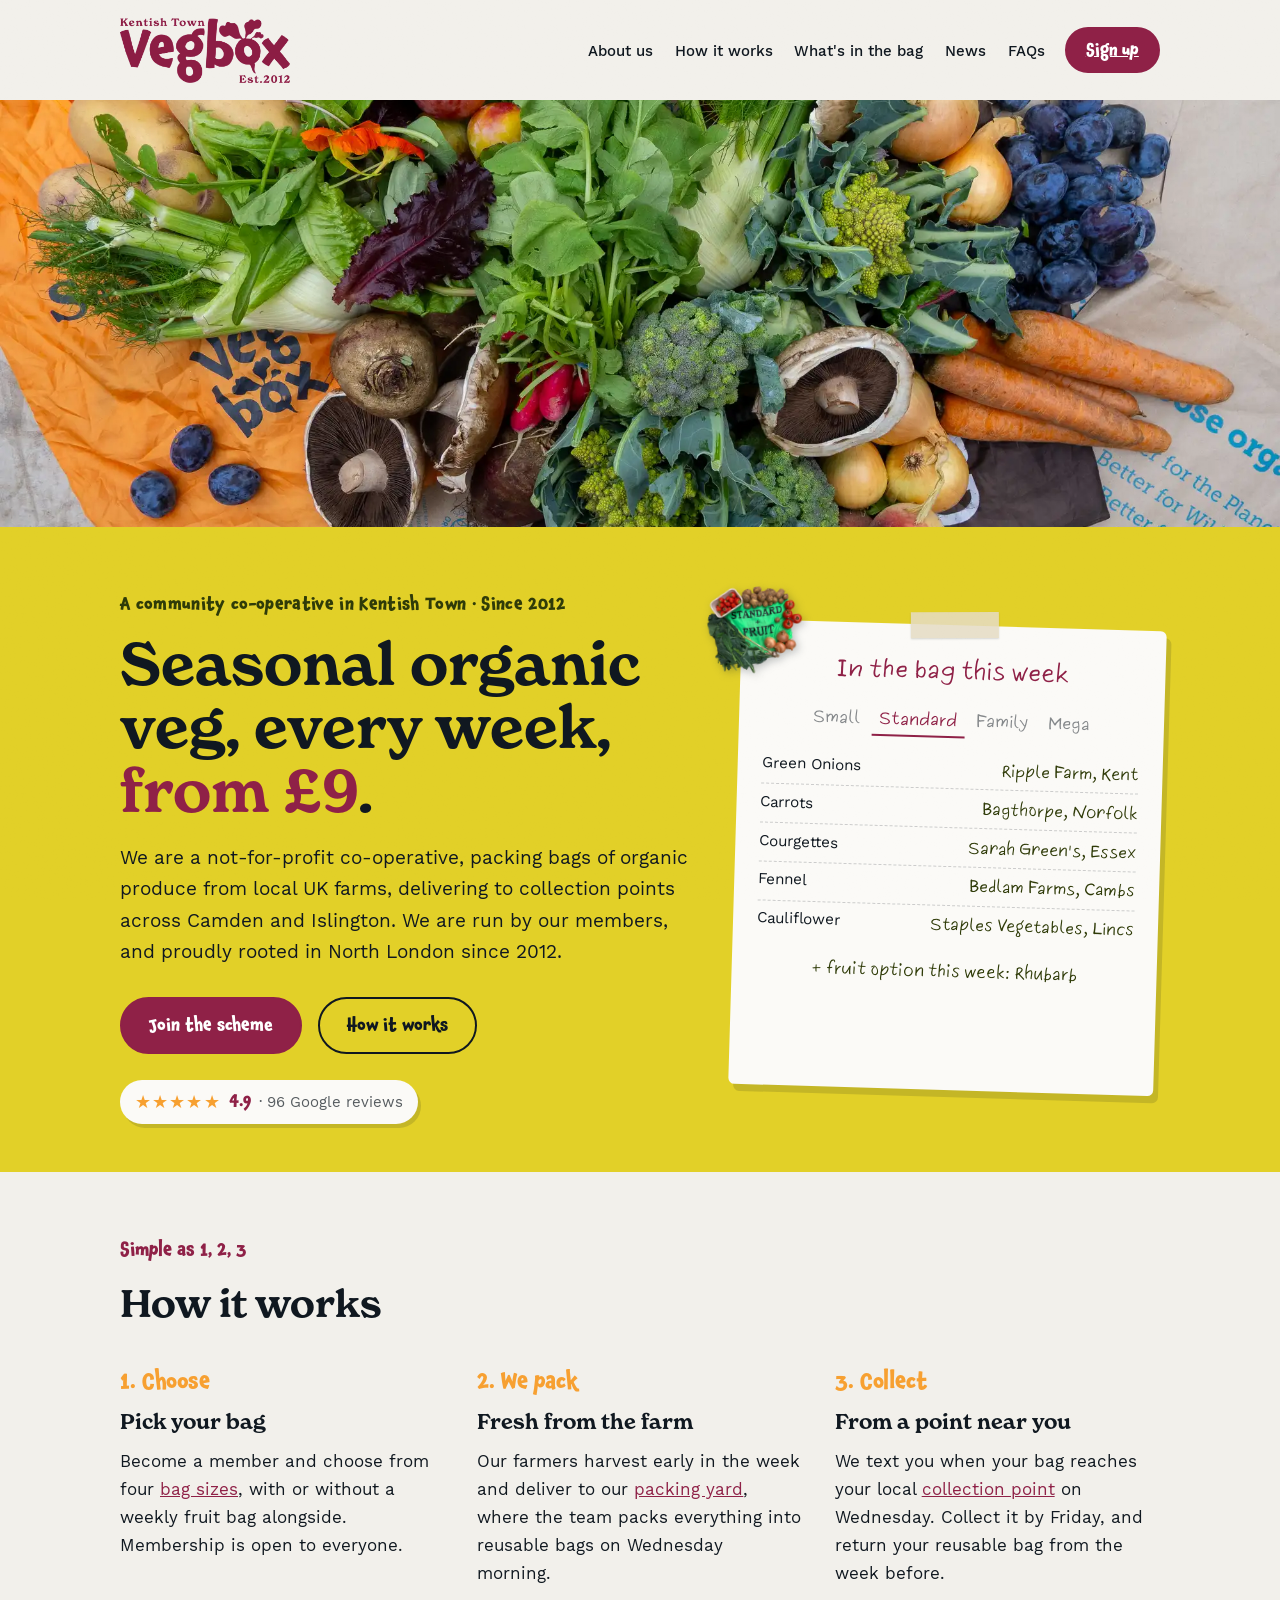
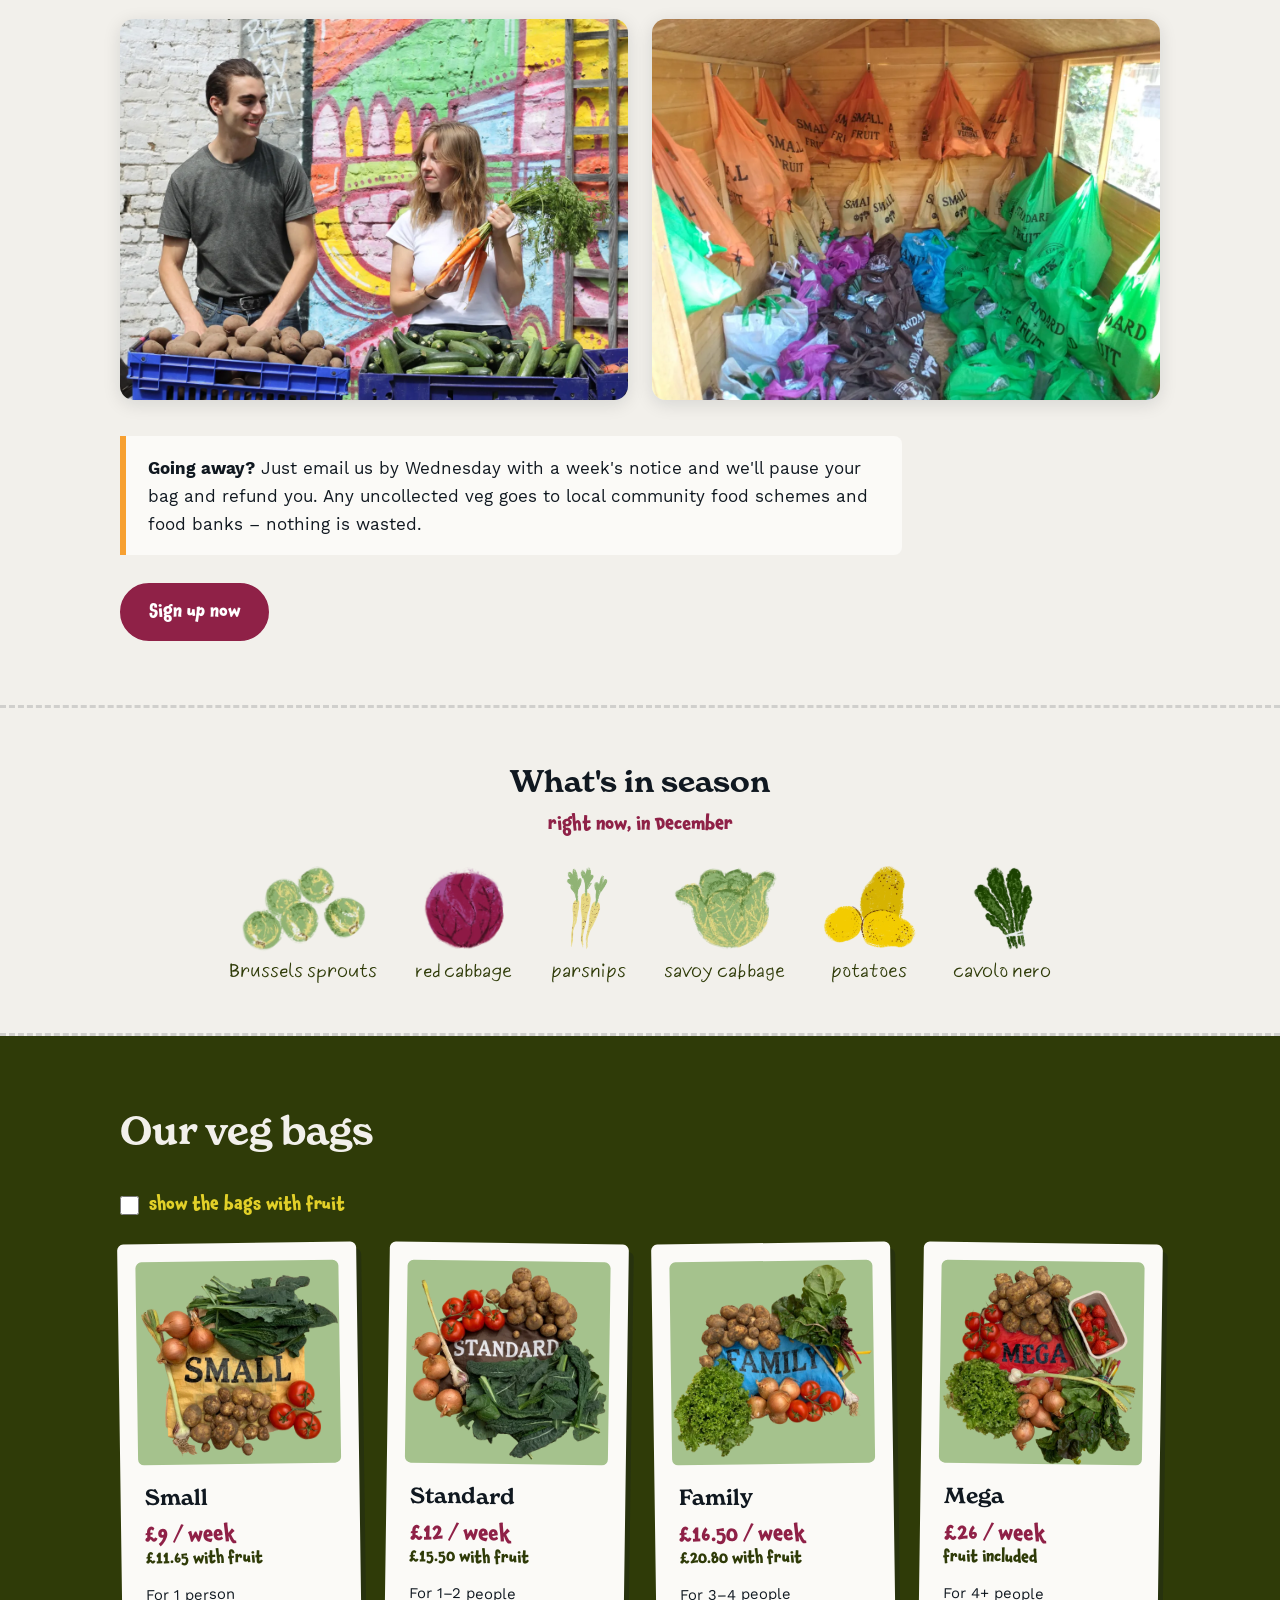
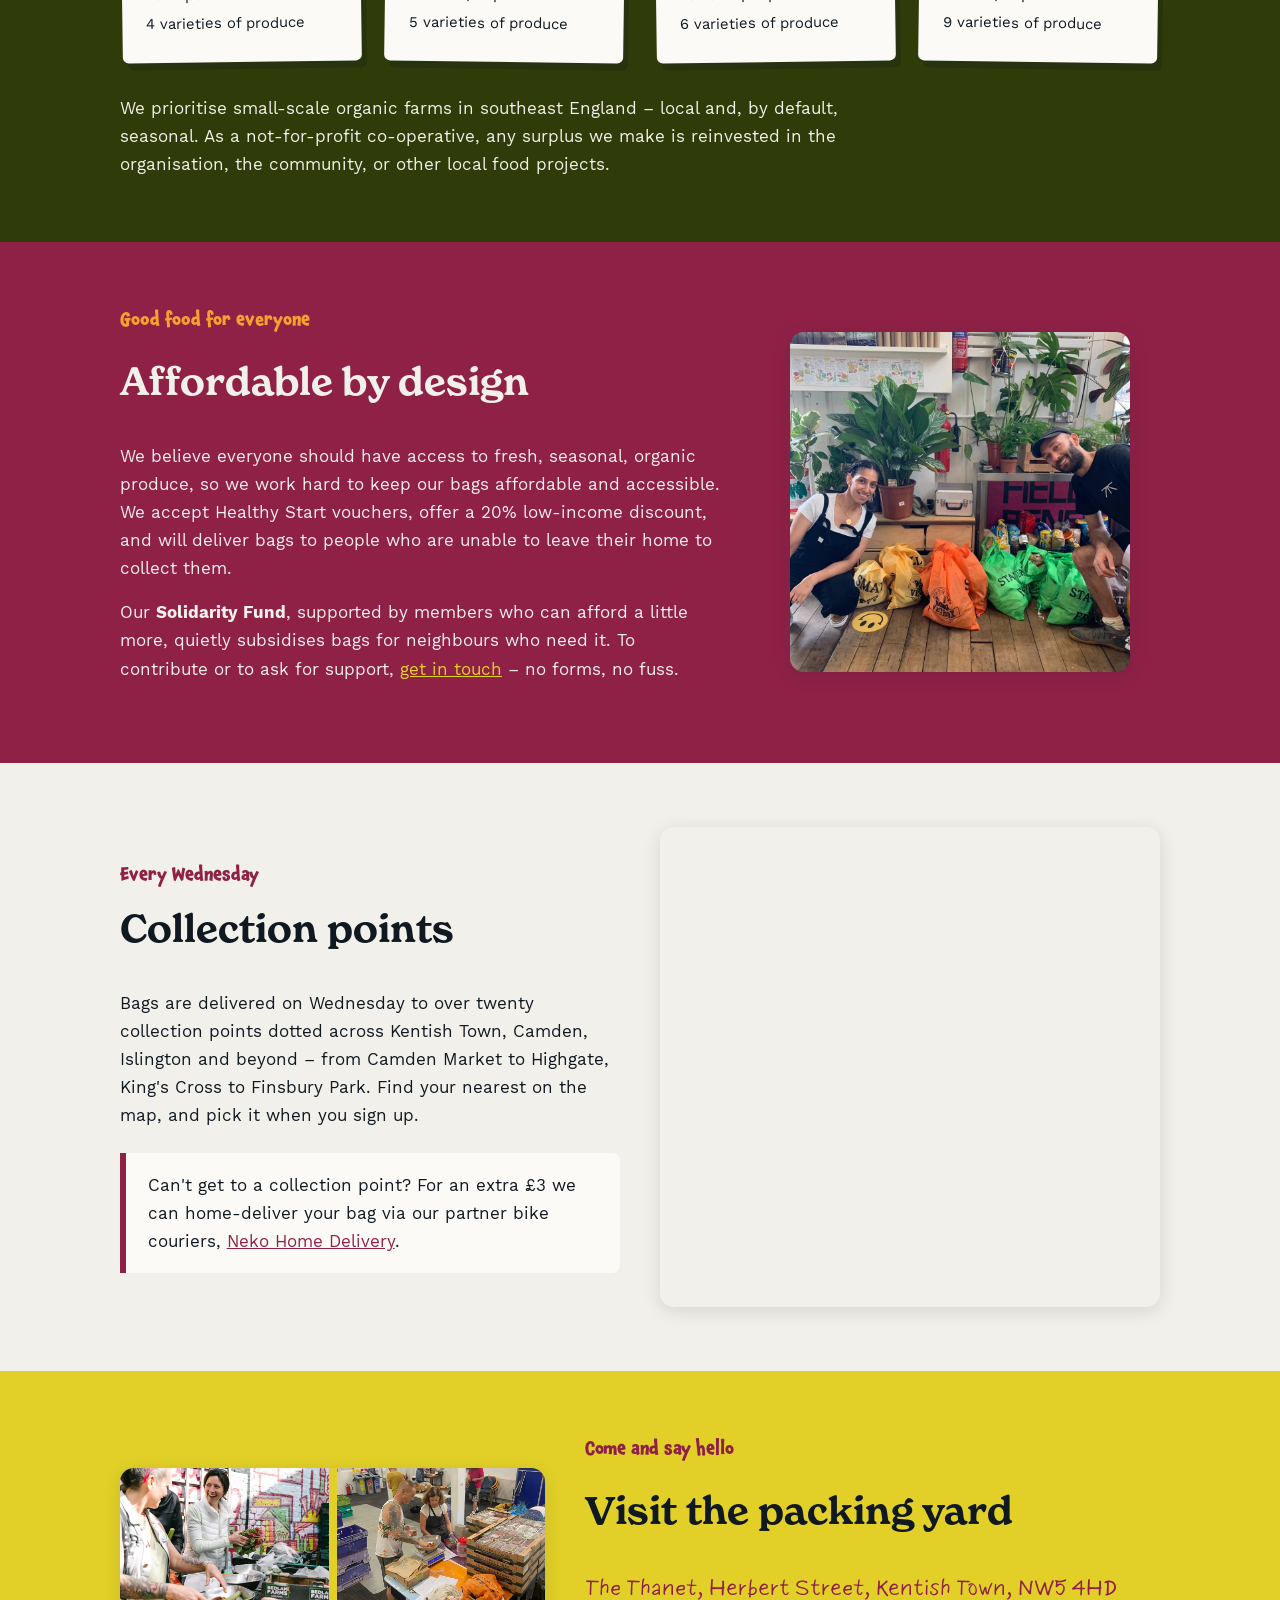
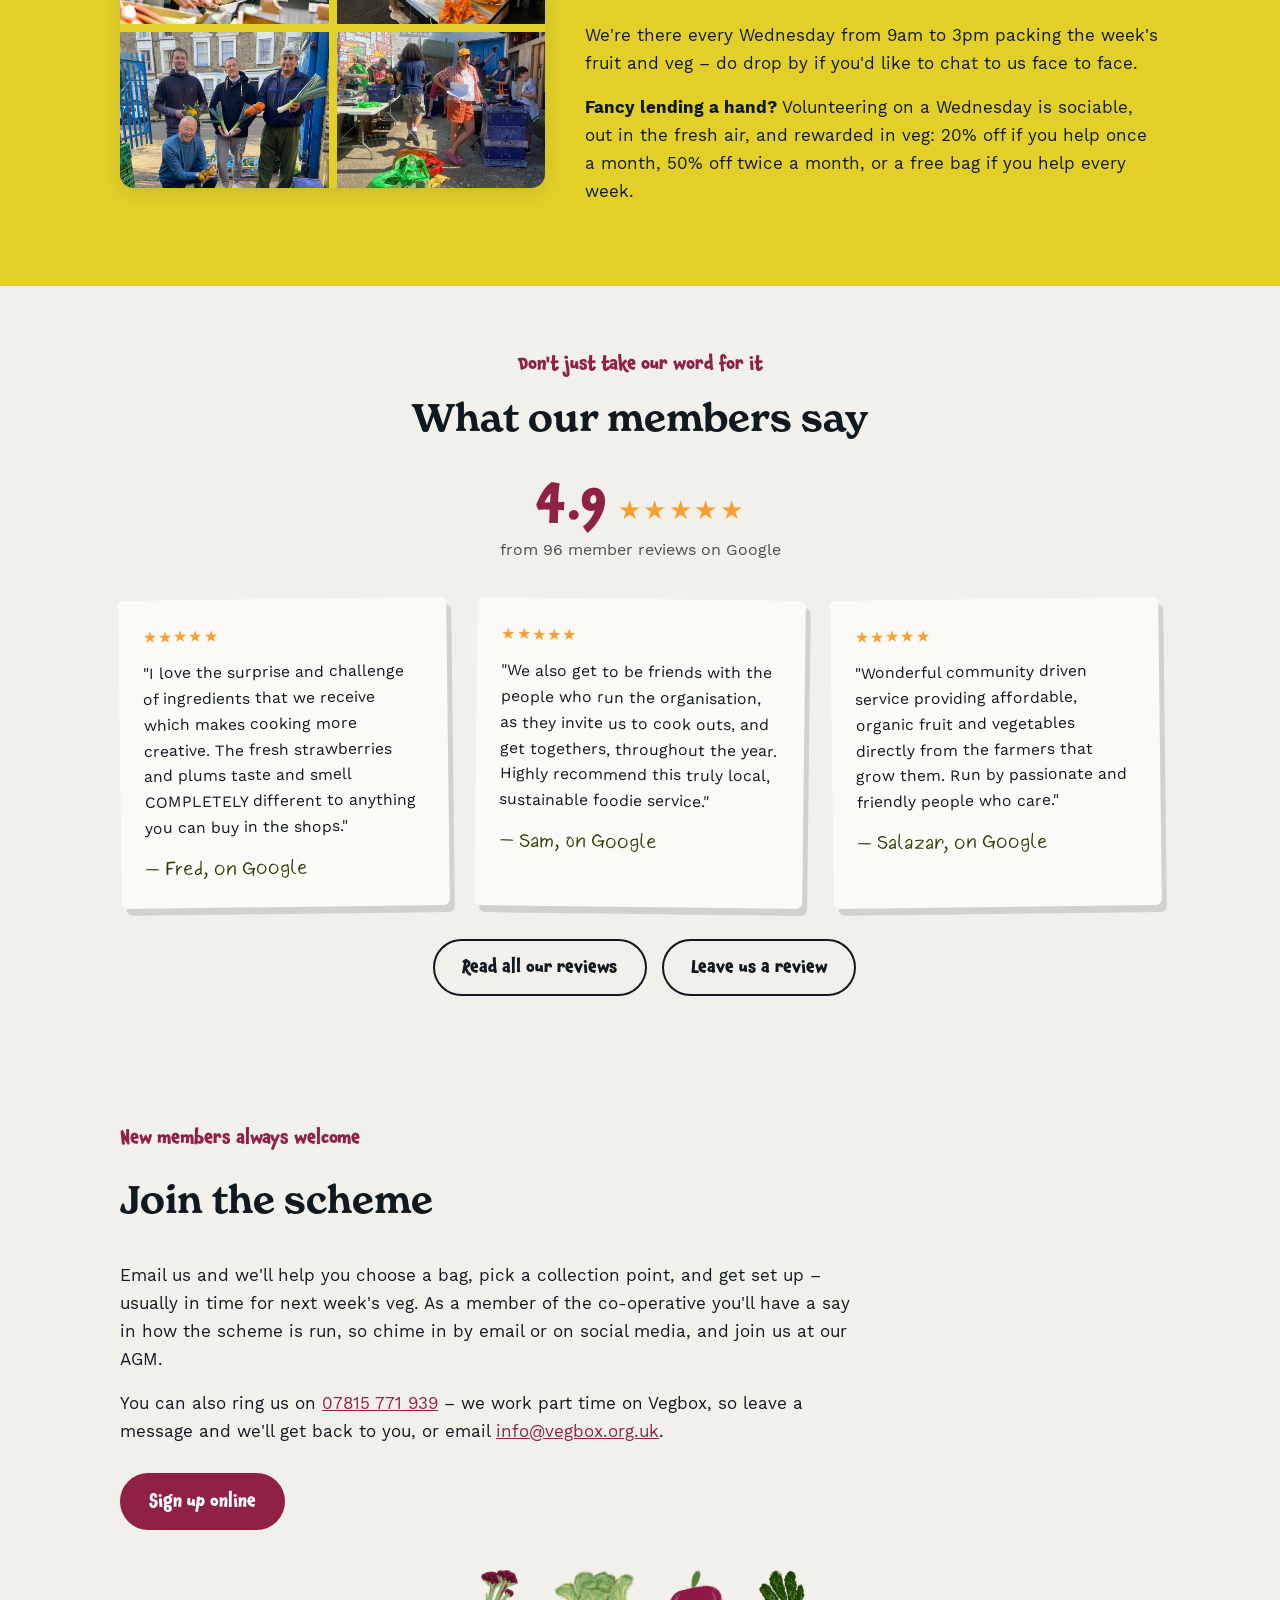
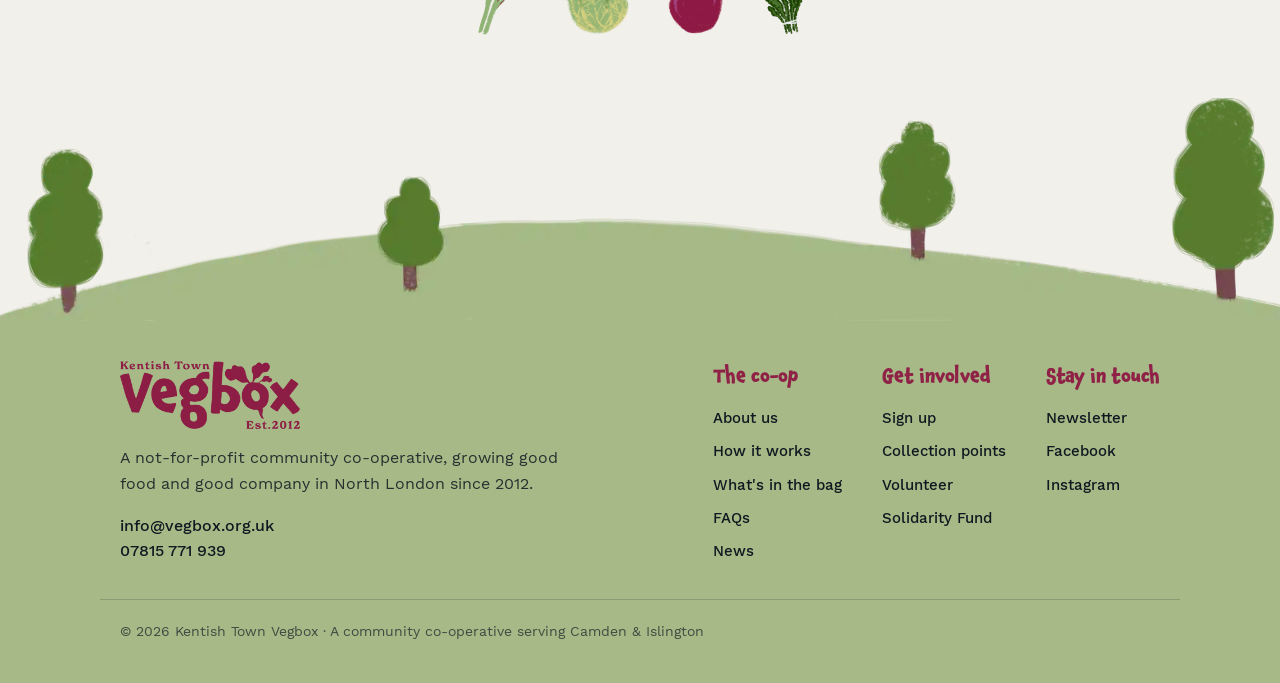
==== commit 333cc872: "whats-in-the-bag page" ====
--- a/index.html
+++ b/index.html
@@ -185,6 +185,7 @@
       <ul>
         <li><a href="about.html">About us</a></li>
         <li><a href="how-it-works.html">How it works</a></li>
+        <li><a href="whats-in-the-bag.html">What's in the bag</a></li>
         <li><a href="news.html">News</a></li>
         <li><a href="faq.html">FAQs</a></li>
       </ul>
@@ -425,6 +426,7 @@
       <ul>
         <li><a href="about.html">About us</a></li>
         <li><a href="how-it-works.html">How it works</a></li>
+        <li><a href="whats-in-the-bag.html">What's in the bag</a></li>
         <li><a href="faq.html">FAQs</a></li>
         <li><a href="news.html">News</a></li>
       </ul>
--- a/styles.css
+++ b/styles.css
@@ -70,7 +70,7 @@
 .nav a.back{color:var(--ink);text-decoration:none;font-weight:500;font-size:.95rem}
 .nav a.back:hover{color:var(--beet);text-decoration:underline;text-underline-offset:4px}
 .nav-links{flex:1}
-@media (max-width:760px){
+@media (max-width:820px){
   .nav a.cta{order:2}
   .nav-links{order:3;flex-basis:100%}
 }
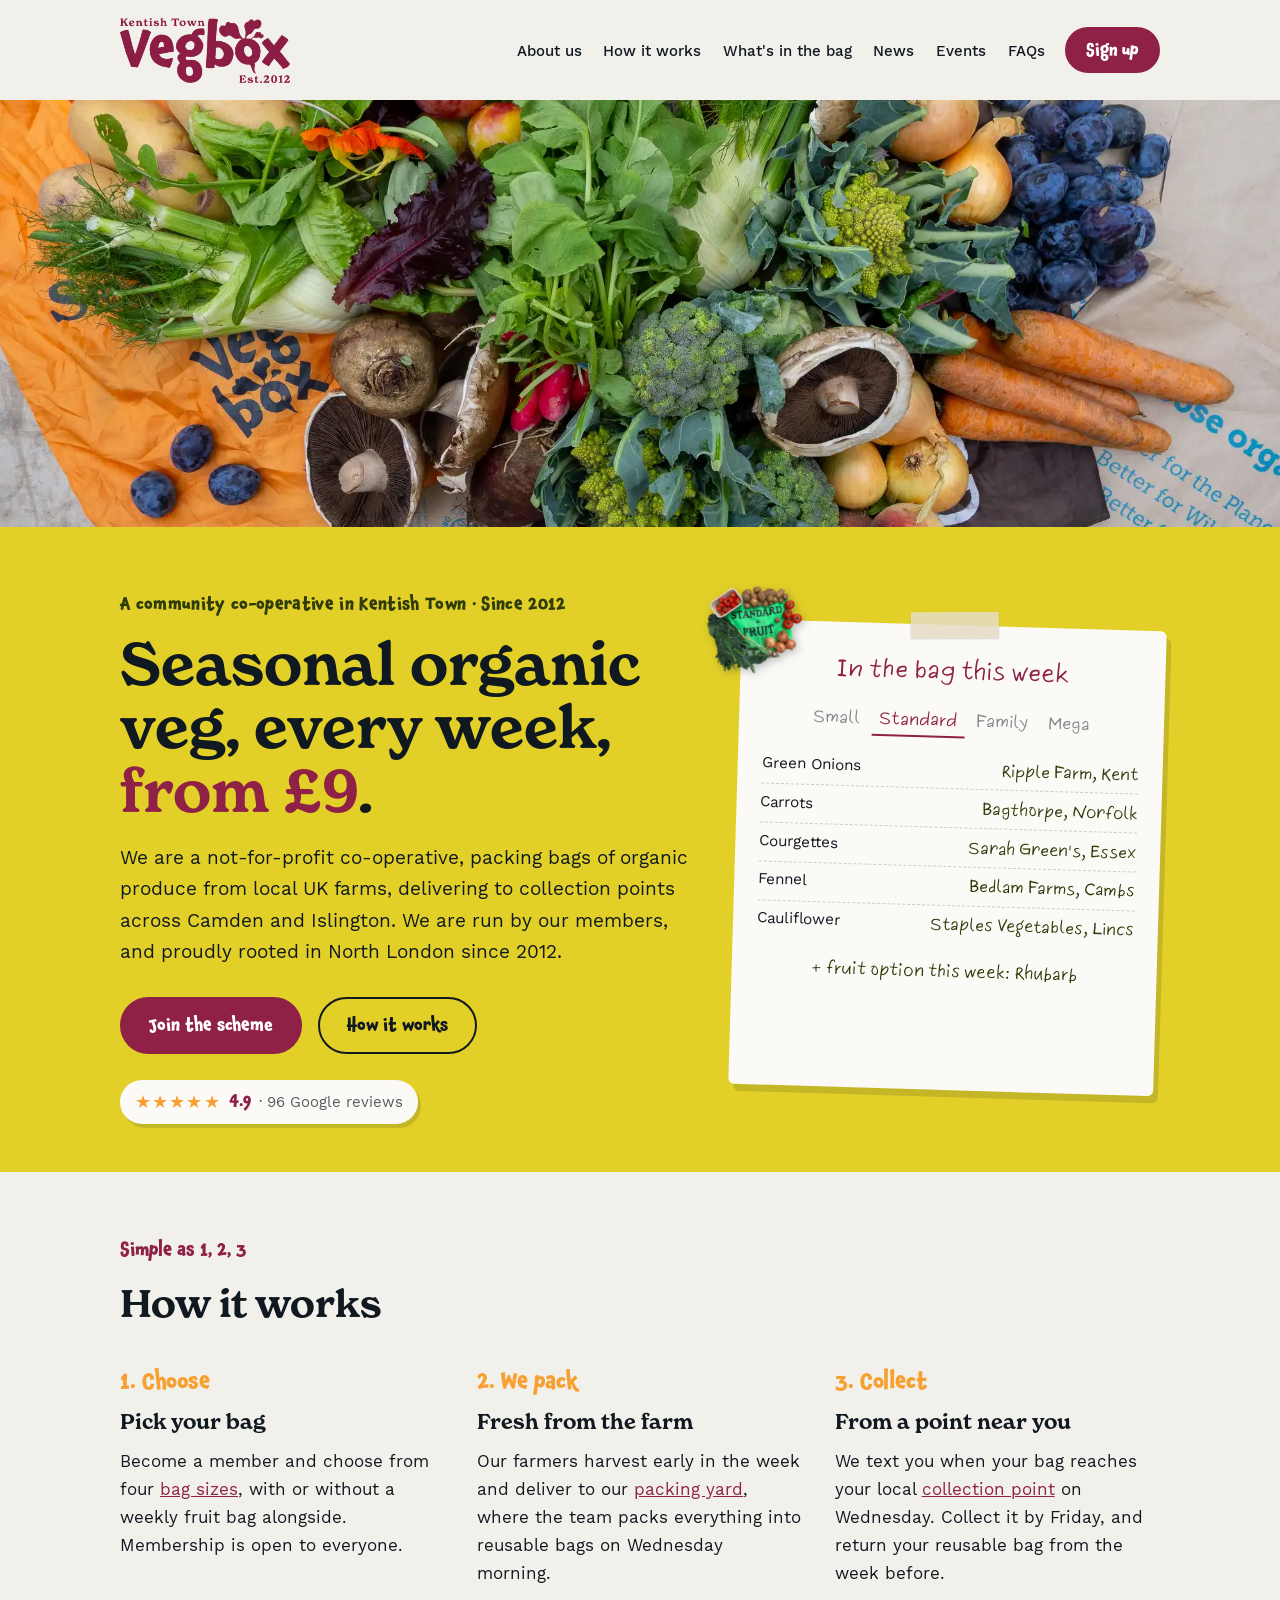
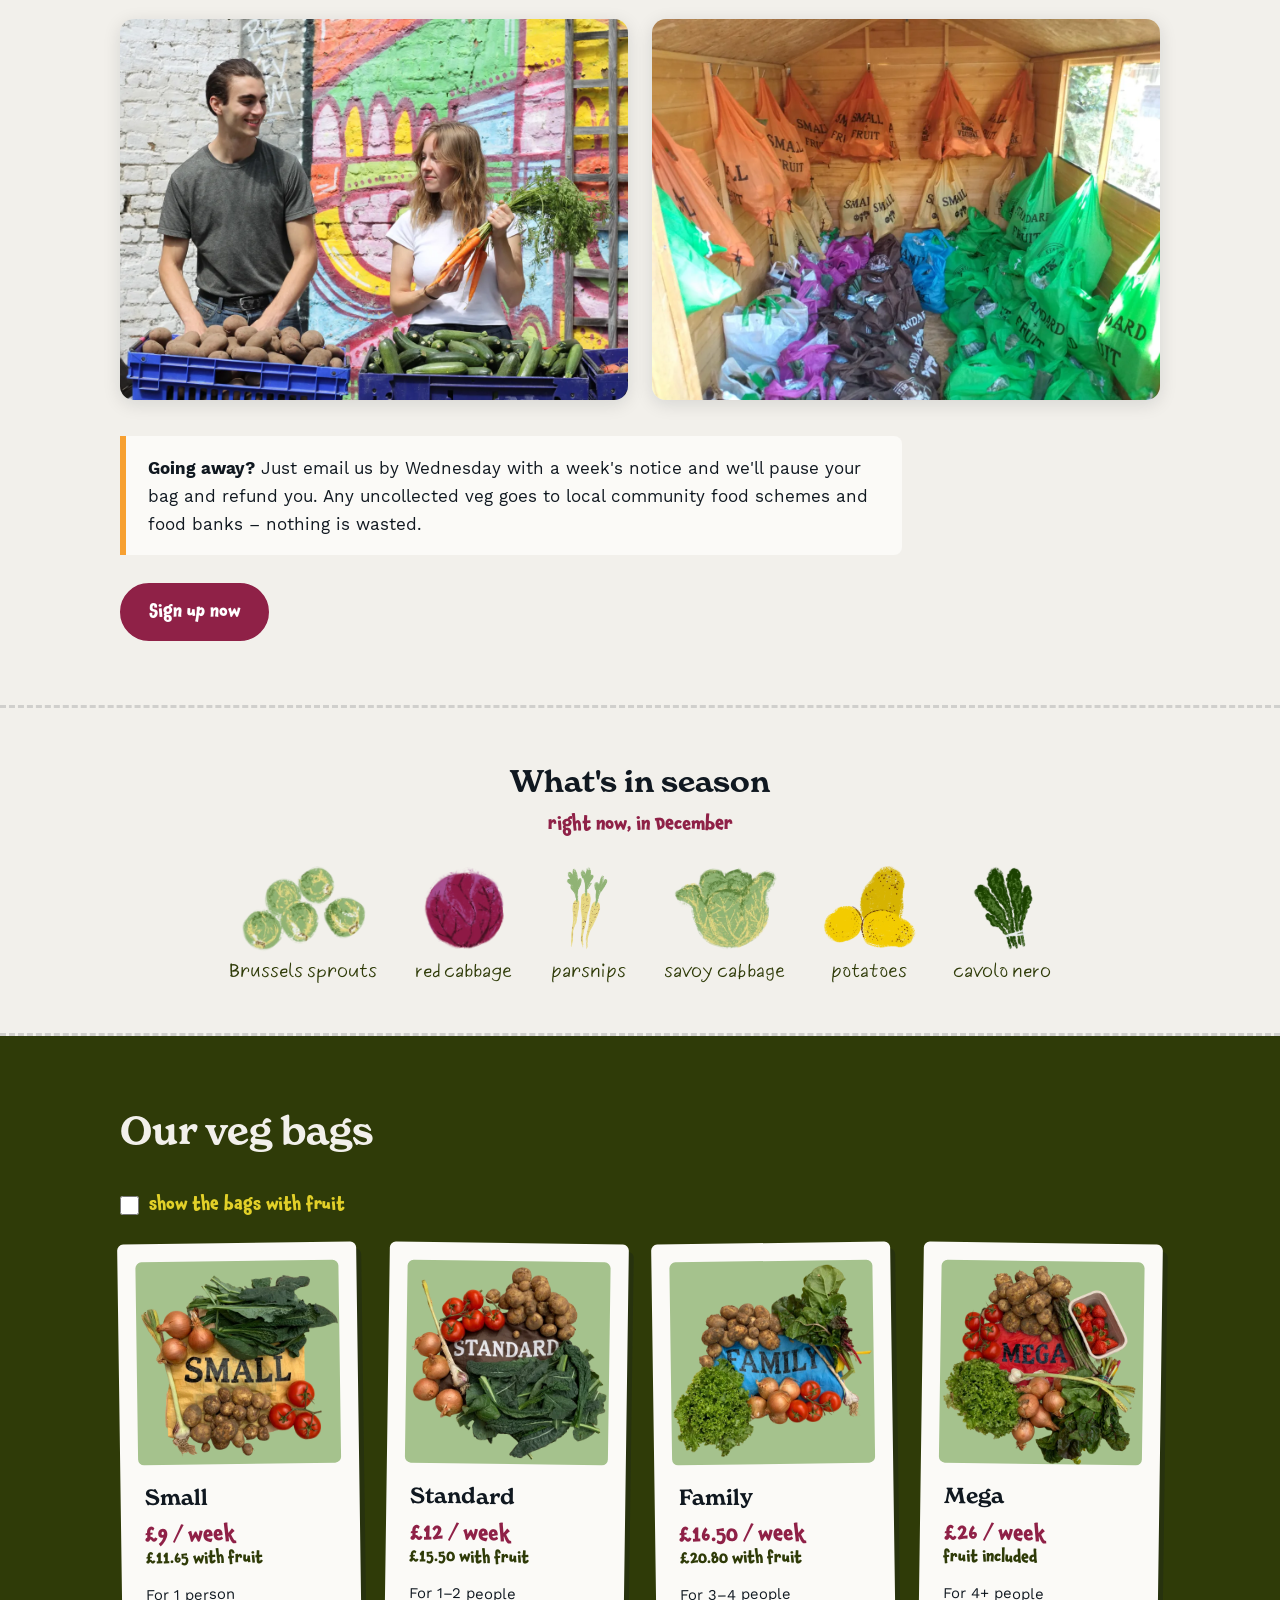
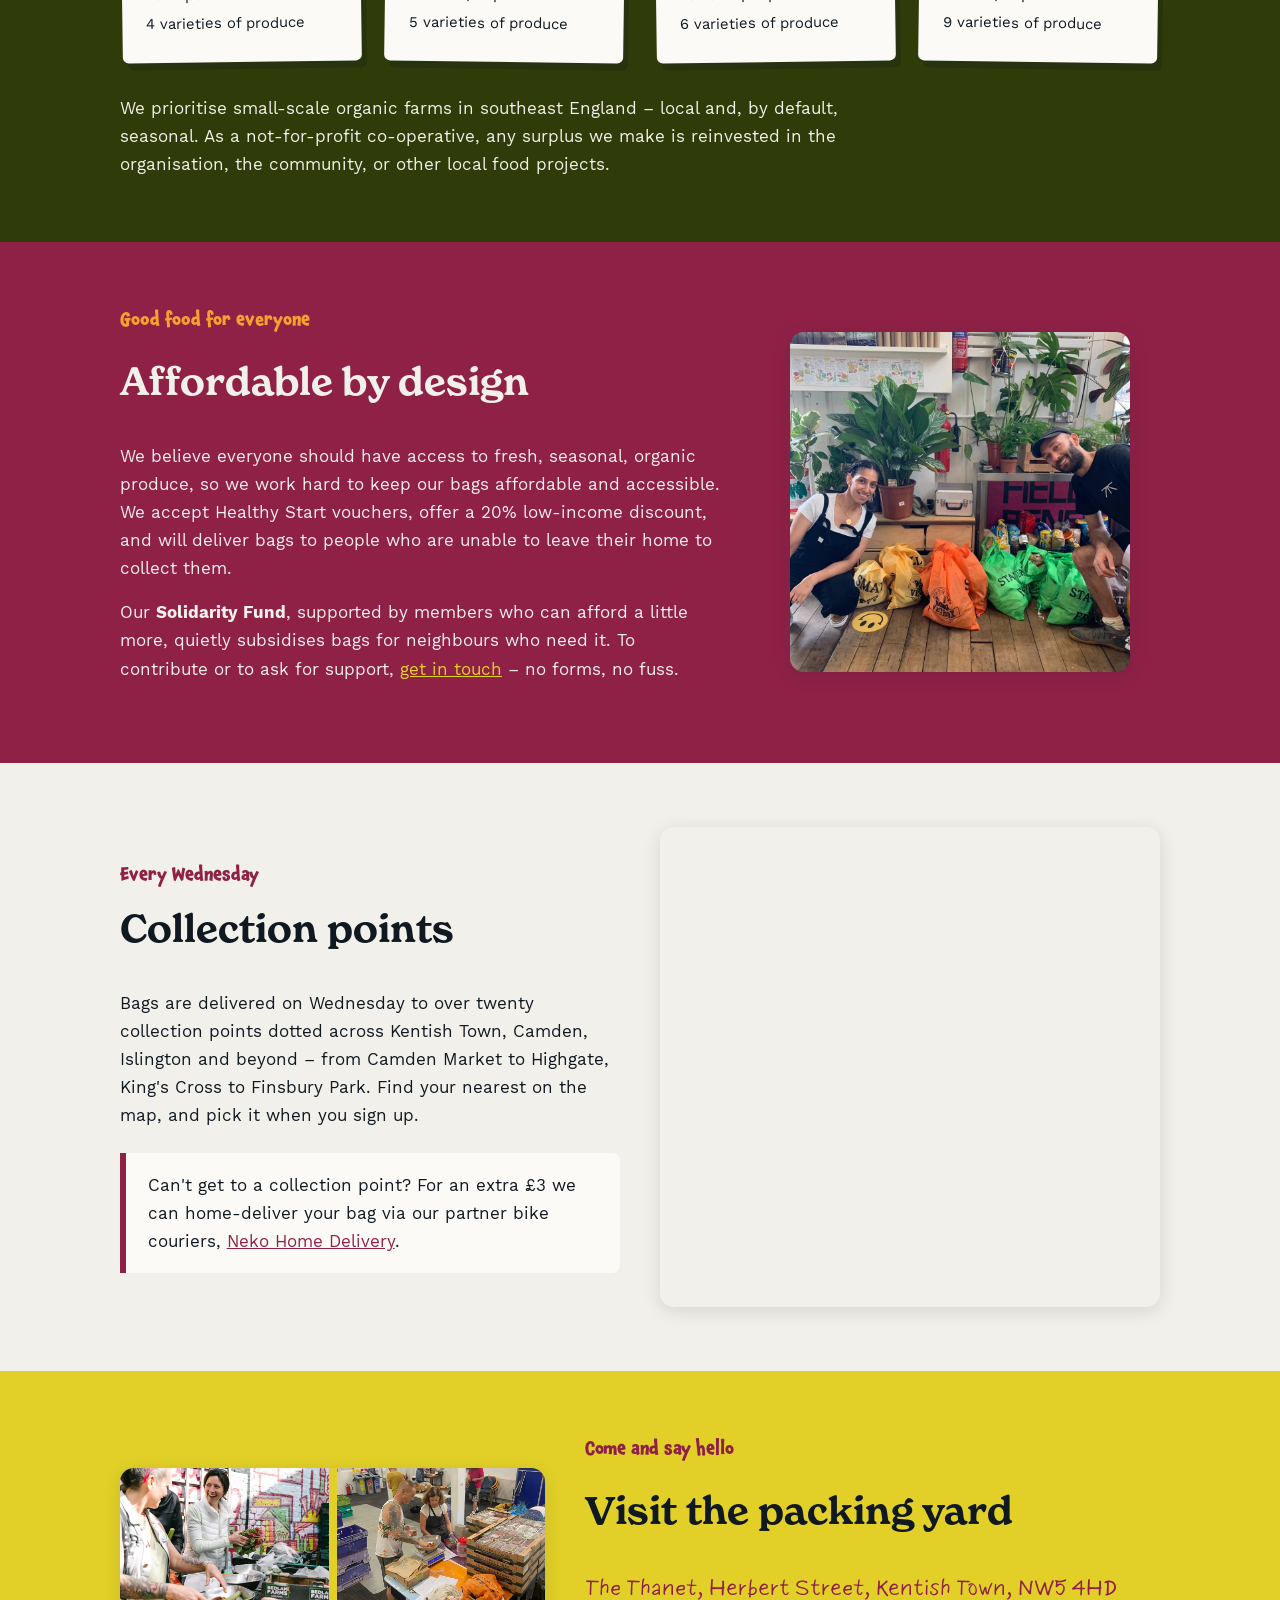
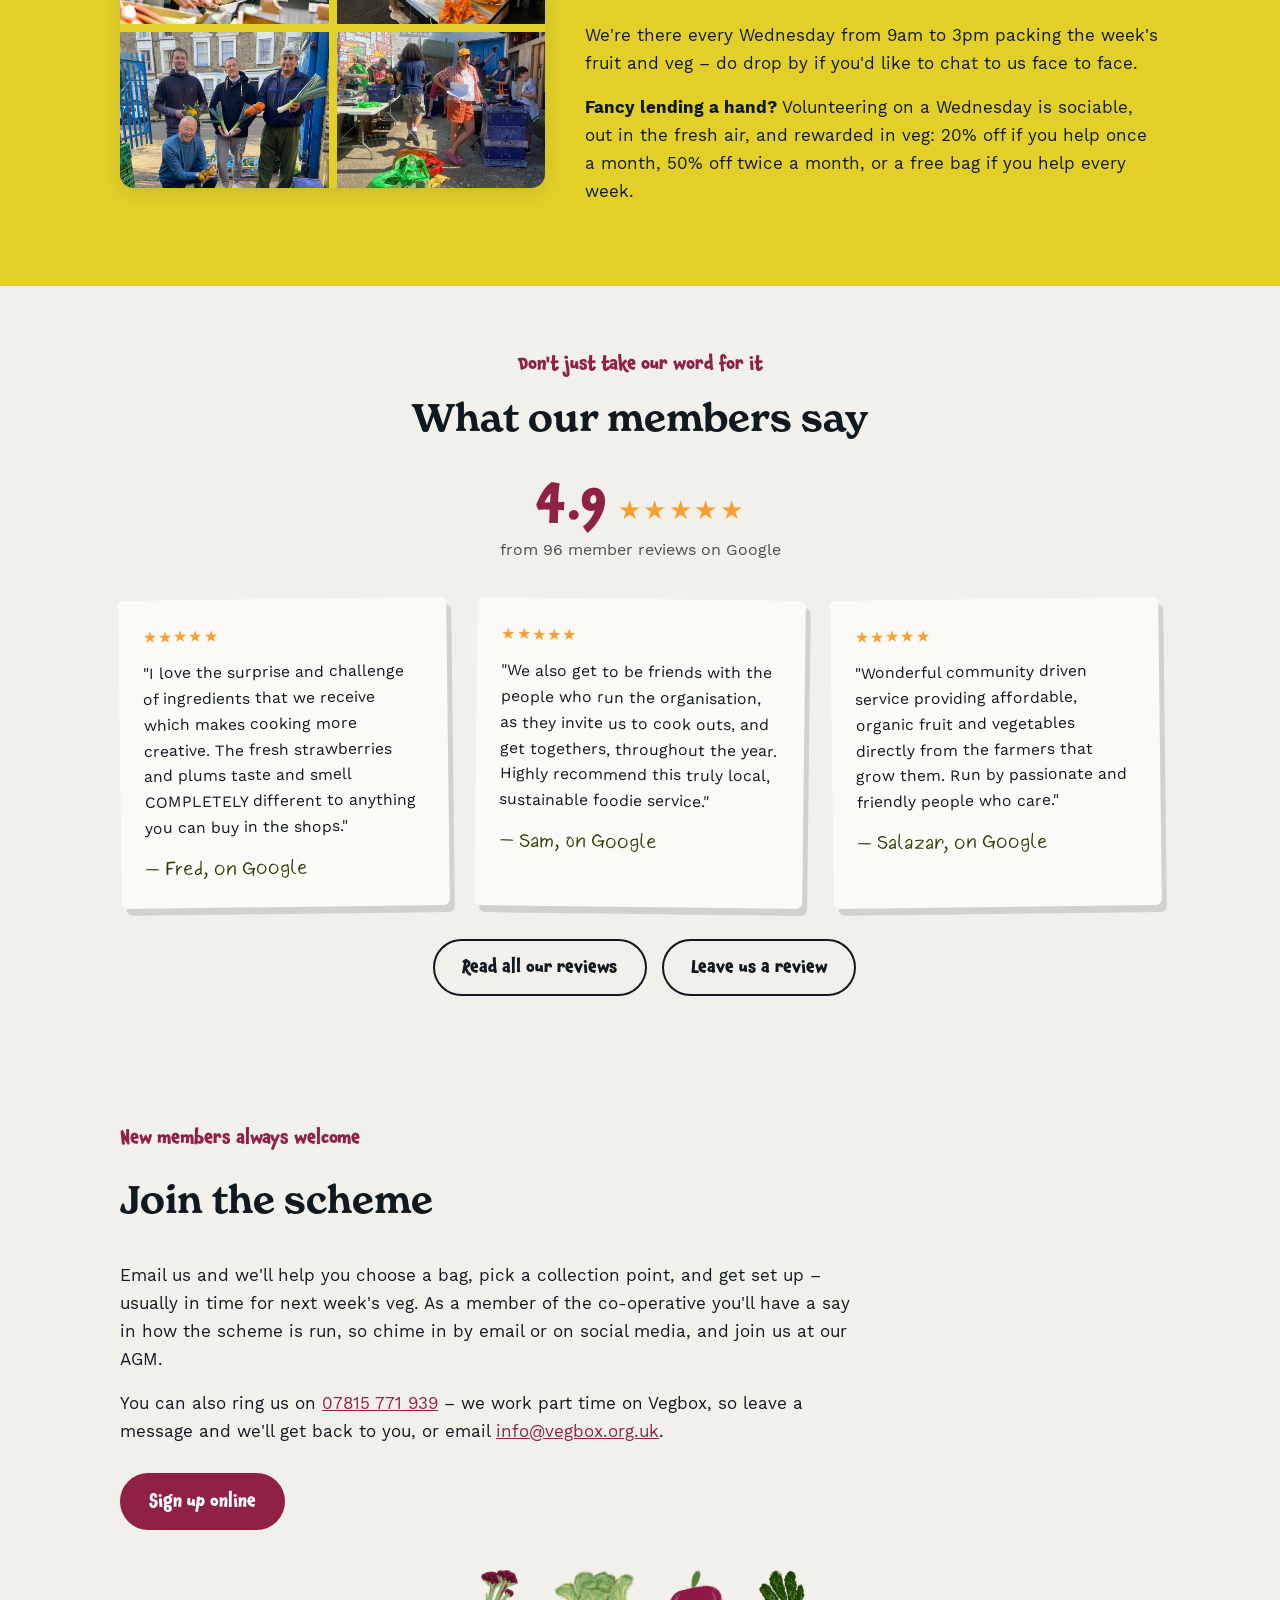
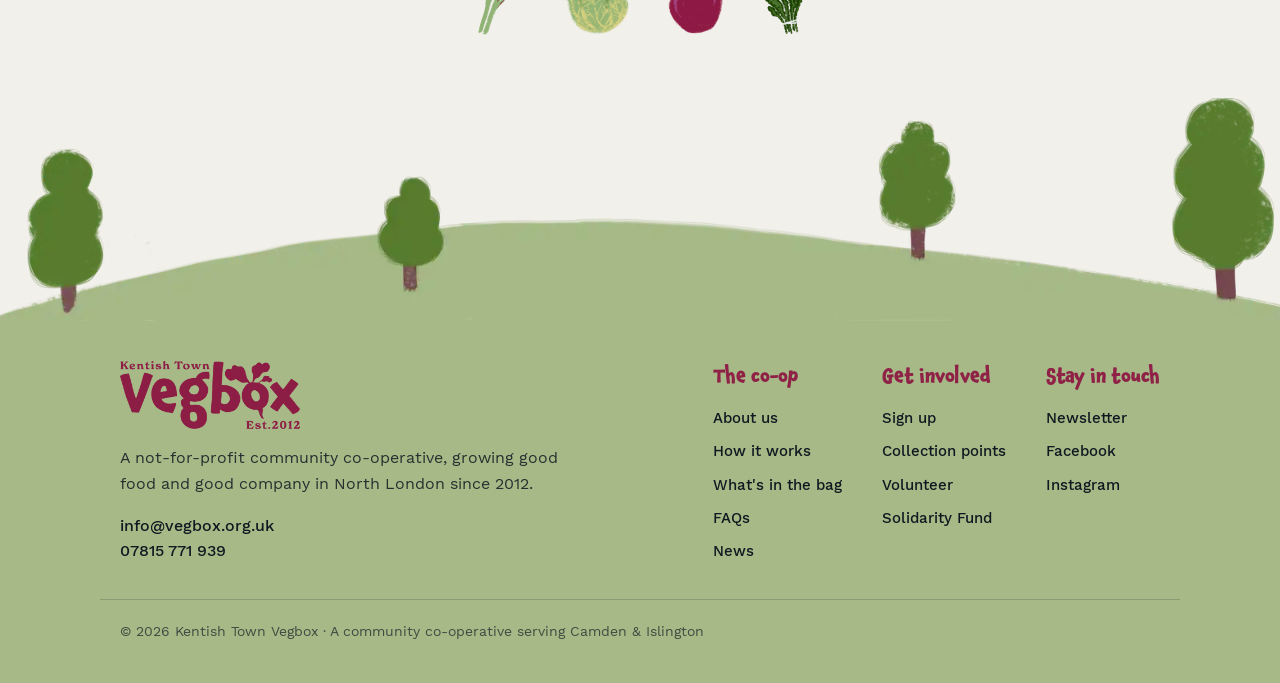
==== commit 4977feb2: "add link to events" ====
--- a/index.html
+++ b/index.html
@@ -187,6 +187,7 @@
         <li><a href="how-it-works.html">How it works</a></li>
         <li><a href="whats-in-the-bag.html">What's in the bag</a></li>
         <li><a href="news.html">News</a></li>
+        <li><a href="https://dandelion.events/o/vegbox" target="_blank" rel="noopener">Events</a></li>
         <li><a href="faq.html">FAQs</a></li>
       </ul>
     </nav>
--- a/styles.css
+++ b/styles.css
@@ -65,12 +65,12 @@
 nav ul{display:flex;gap:1.35rem;list-style:none;flex-wrap:wrap;align-items:center;justify-content:flex-end}
 nav a{color:var(--ink);text-decoration:none;font-weight:500;font-size:.95rem}
 nav a:hover{color:var(--beet);text-decoration:underline;text-underline-offset:4px}
-.nav a.cta{background:var(--beet);color:#fff;font-family:var(--fun);font-size:1rem;padding:.5rem 1.2rem;border-radius:999px;border:2.5px solid var(--beet)}
-.nav a.cta:hover{background:transparent;color:var(--beet);text-decoration:none}
+.nav a.cta{background:var(--beet);color:#fff;font-family:var(--fun);font-size:1rem;padding:.5rem 1.2rem;border-radius:999px;border:2.5px solid var(--beet);text-decoration:none}
+.nav a.cta:hover{background:transparent;color:var(--beet)}
 .nav a.back{color:var(--ink);text-decoration:none;font-weight:500;font-size:.95rem}
 .nav a.back:hover{color:var(--beet);text-decoration:underline;text-underline-offset:4px}
 .nav-links{flex:1}
-@media (max-width:820px){
+@media (max-width:900px){
   .nav a.cta{order:2}
   .nav-links{order:3;flex-basis:100%}
 }
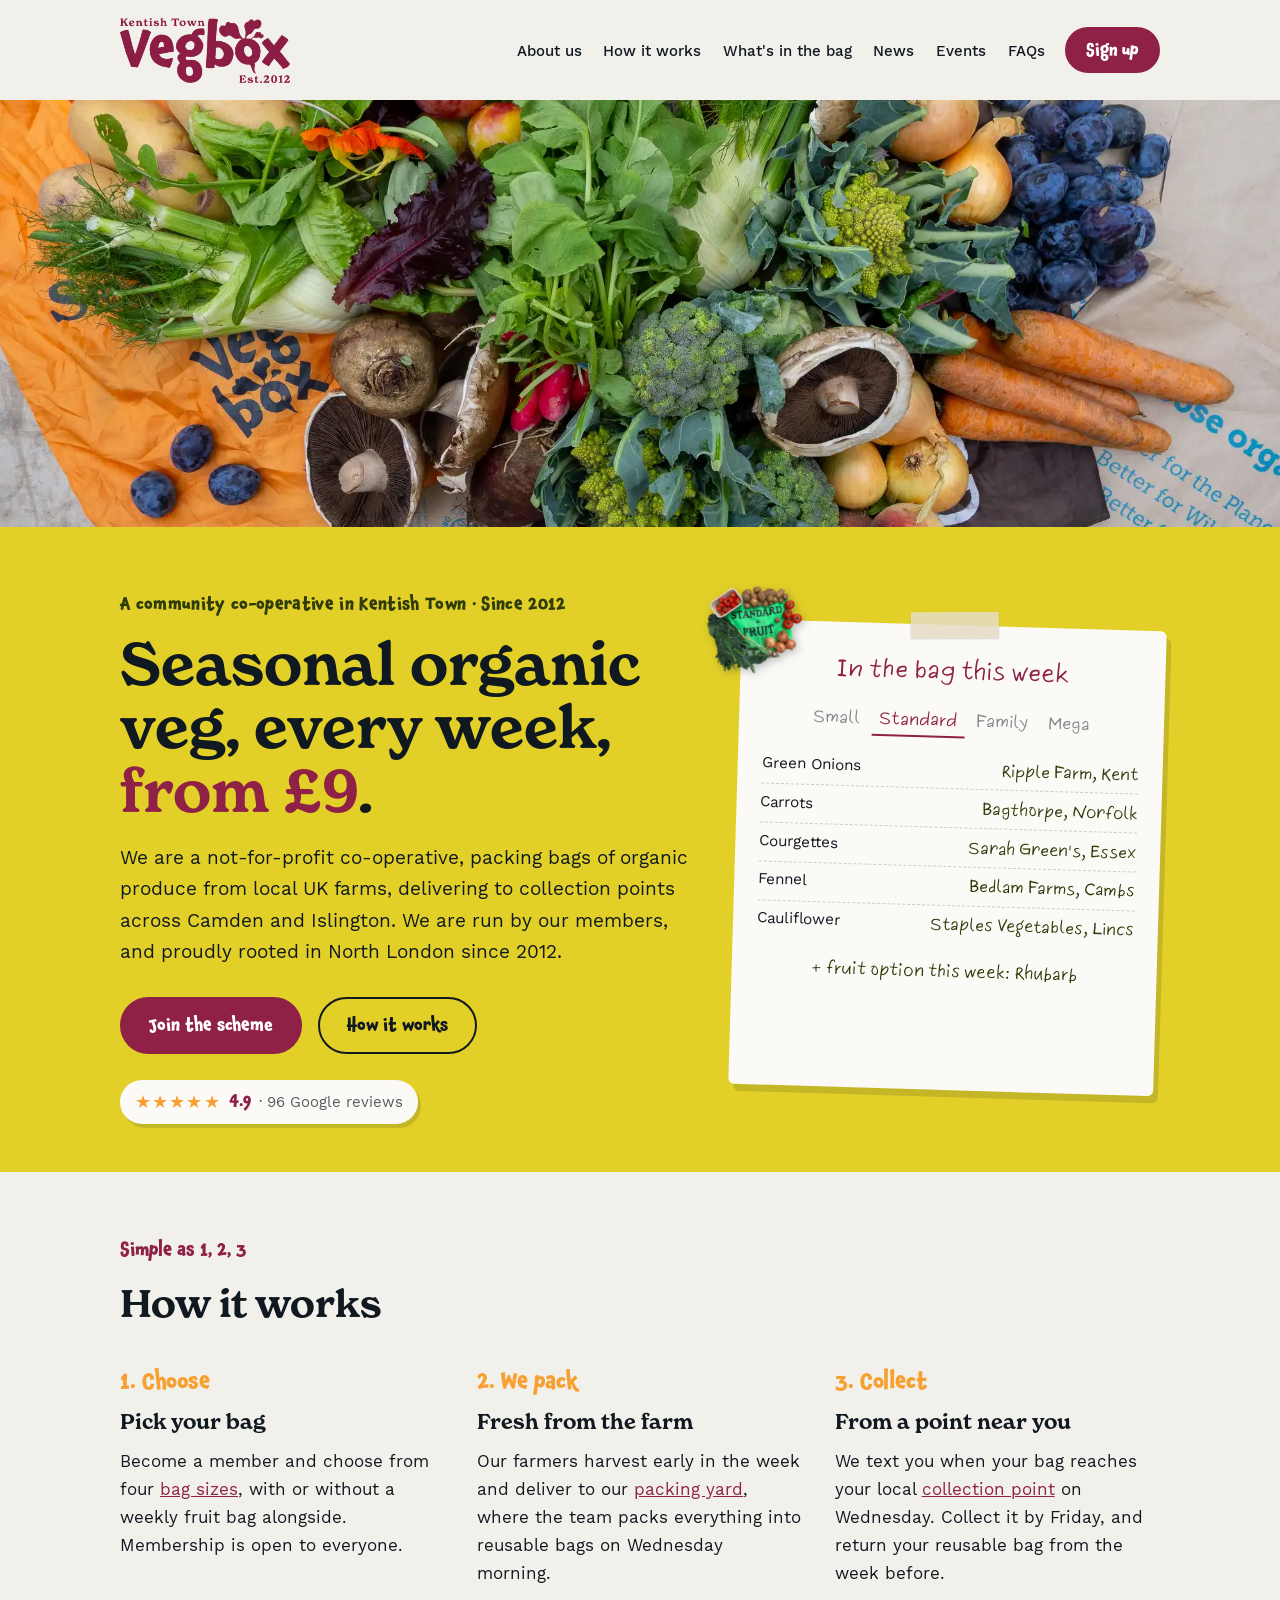
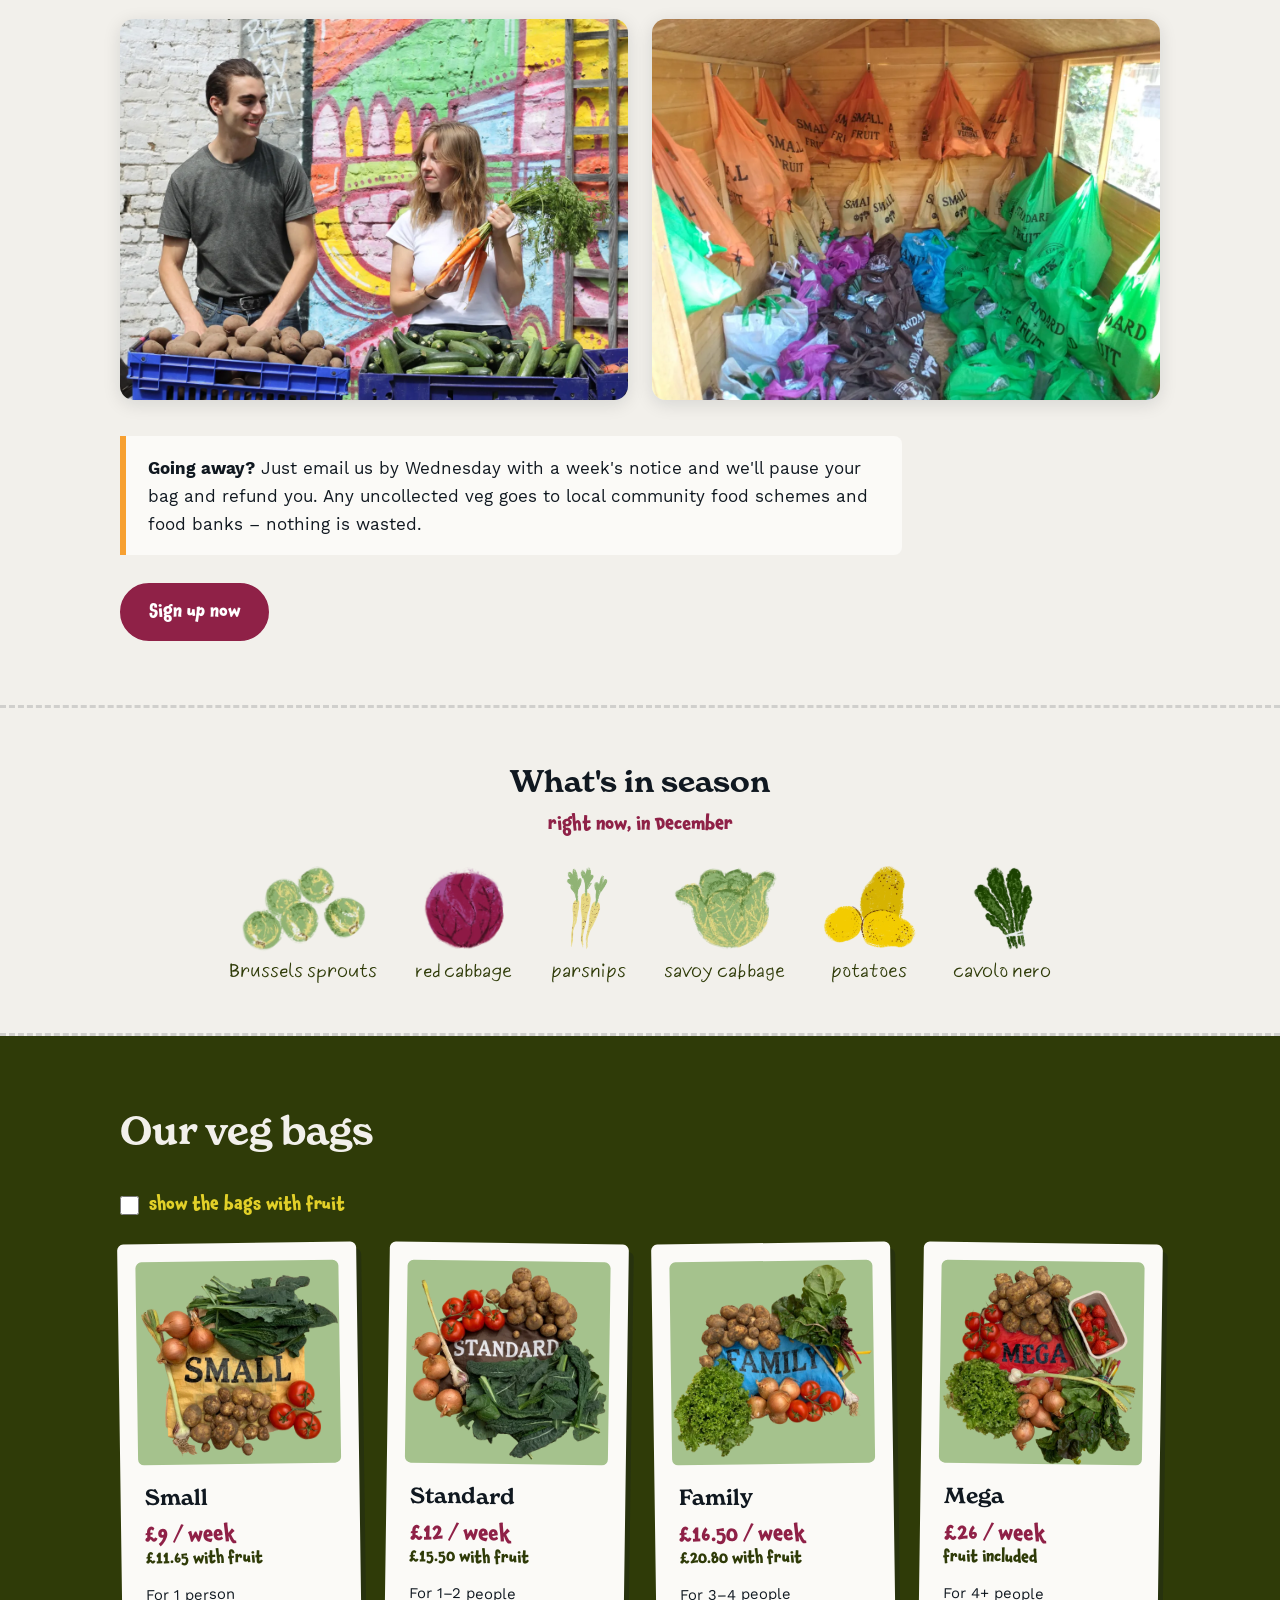
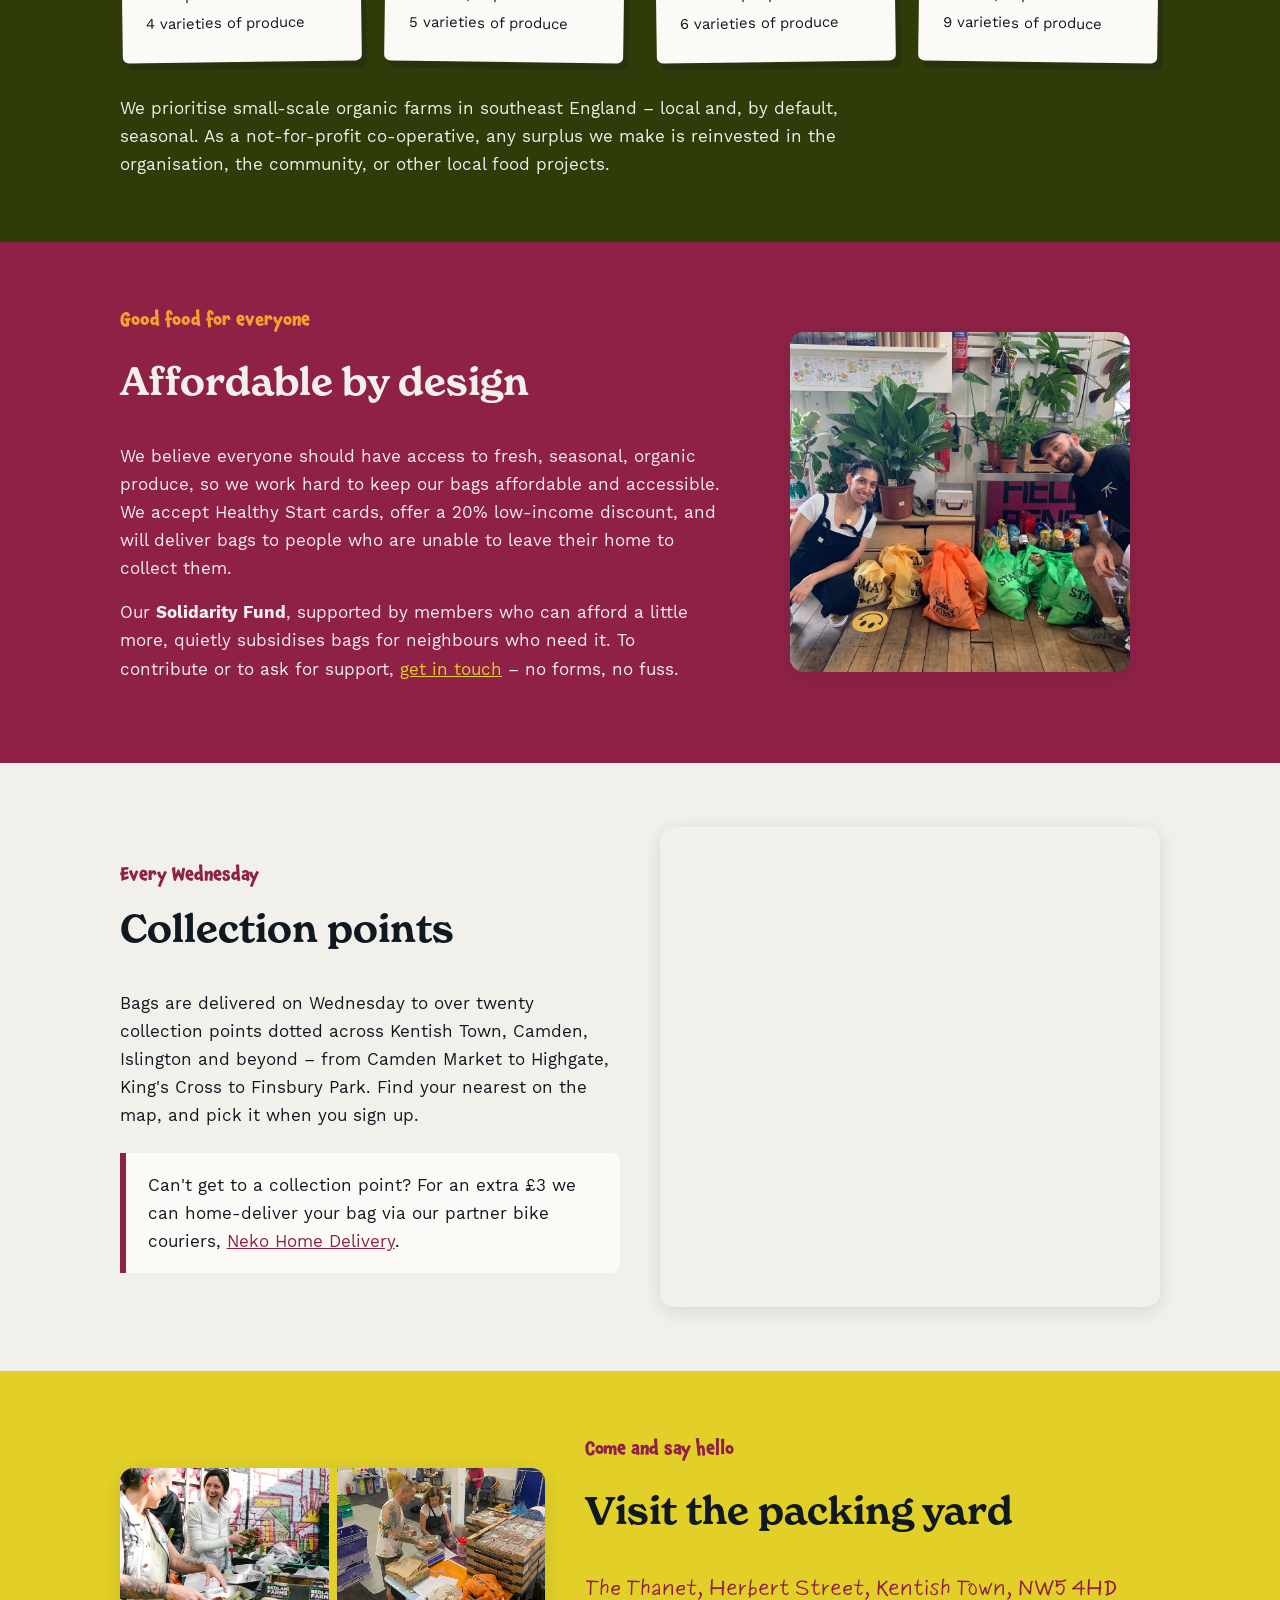
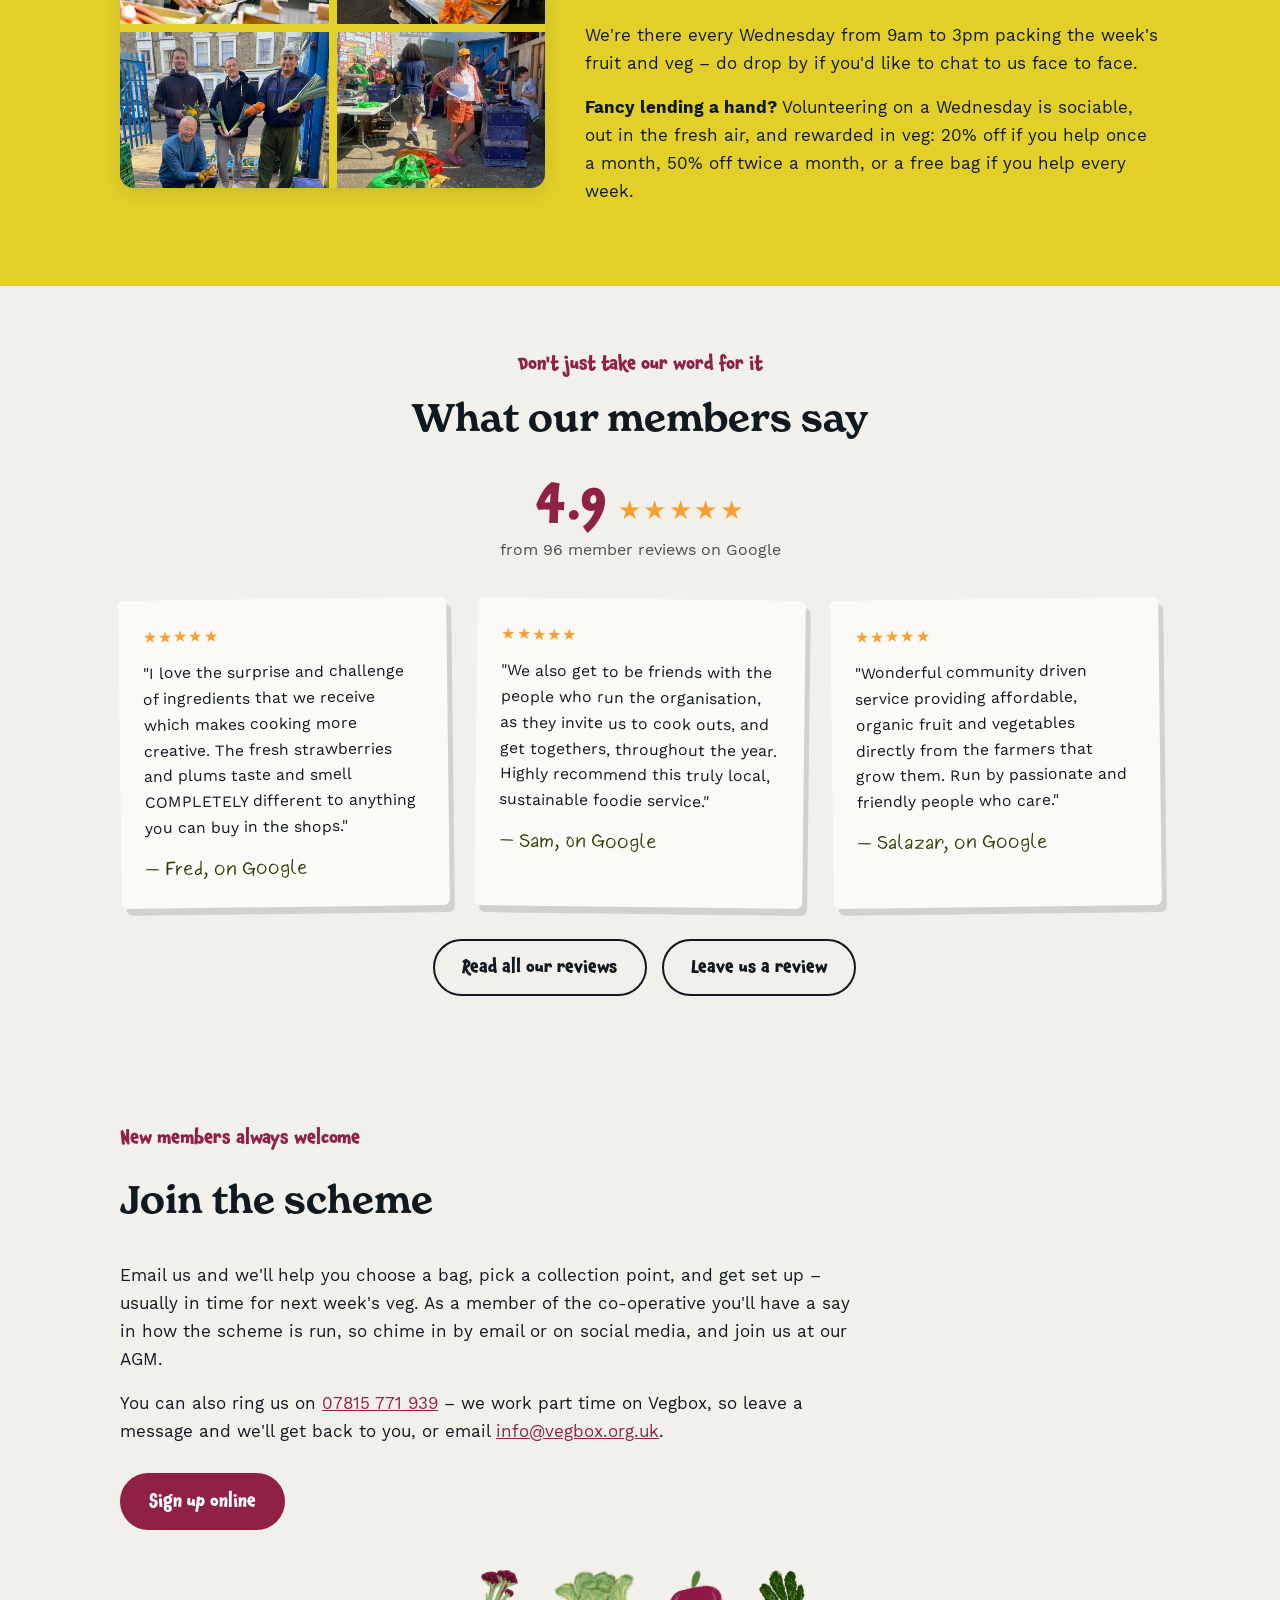
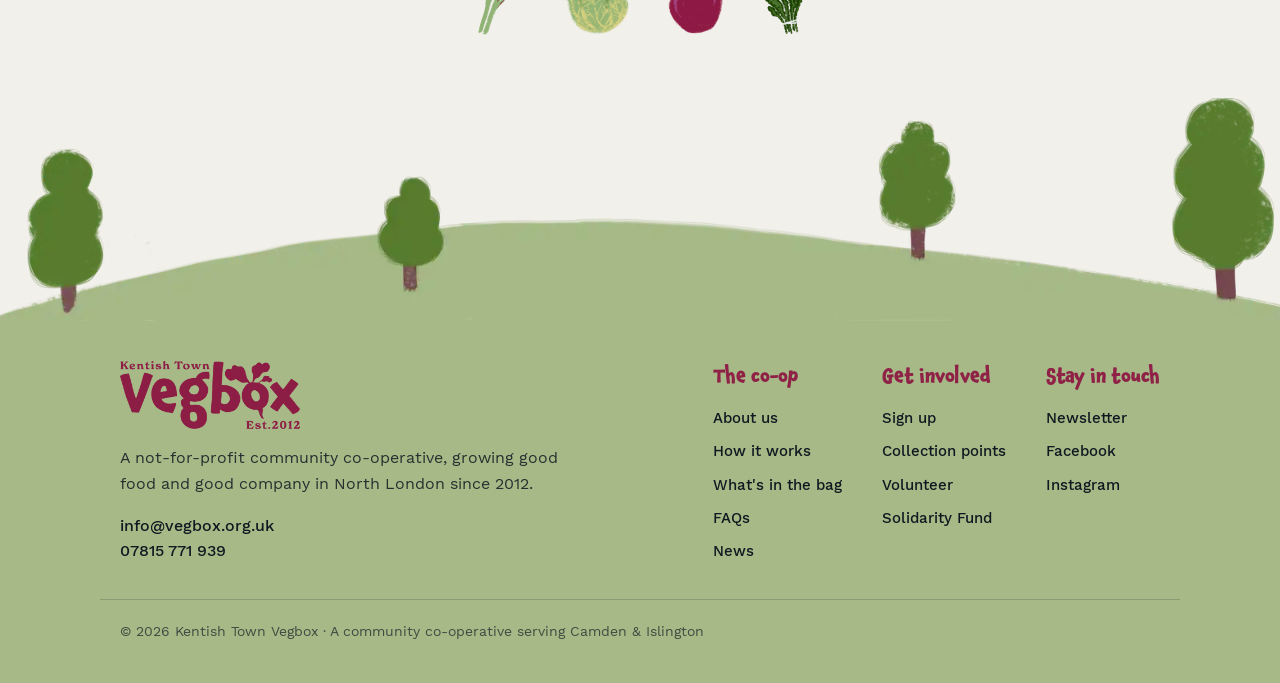
==== commit 0021150c: "Update Healthy Start and low-income discount wording Healthy Start now uses cards rather than vouche" ====
--- a/index.html
+++ b/index.html
@@ -323,7 +323,7 @@
       <div>
         <p class="sub">Good food for everyone</p>
         <h2 class="sec">Affordable by design</h2>
-        <p>We believe everyone should have access to fresh, seasonal, organic produce, so we work hard to keep our bags affordable and accessible. We accept Healthy Start vouchers, offer a 20% low-income discount, and will deliver bags to people who are unable to leave their home to collect them.</p>
+        <p>We believe everyone should have access to fresh, seasonal, organic produce, so we work hard to keep our bags affordable and accessible. We accept Healthy Start cards, offer a 20% low-income discount, and will deliver bags to people who are unable to leave their home to collect them.</p>
         <p>Our <strong>Solidarity Fund</strong>, supported by members who can afford a little more, quietly subsidises bags for neighbours who need it. To contribute or to ask for support, <a href="#join">get in touch</a> – no forms, no fuss.</p>
       </div>
       <img class="section-photo" src="images/site/collection_pickup.webp" alt="Two smiling volunteers crouched beside a row of colourful Vegbox bags at a collection point">
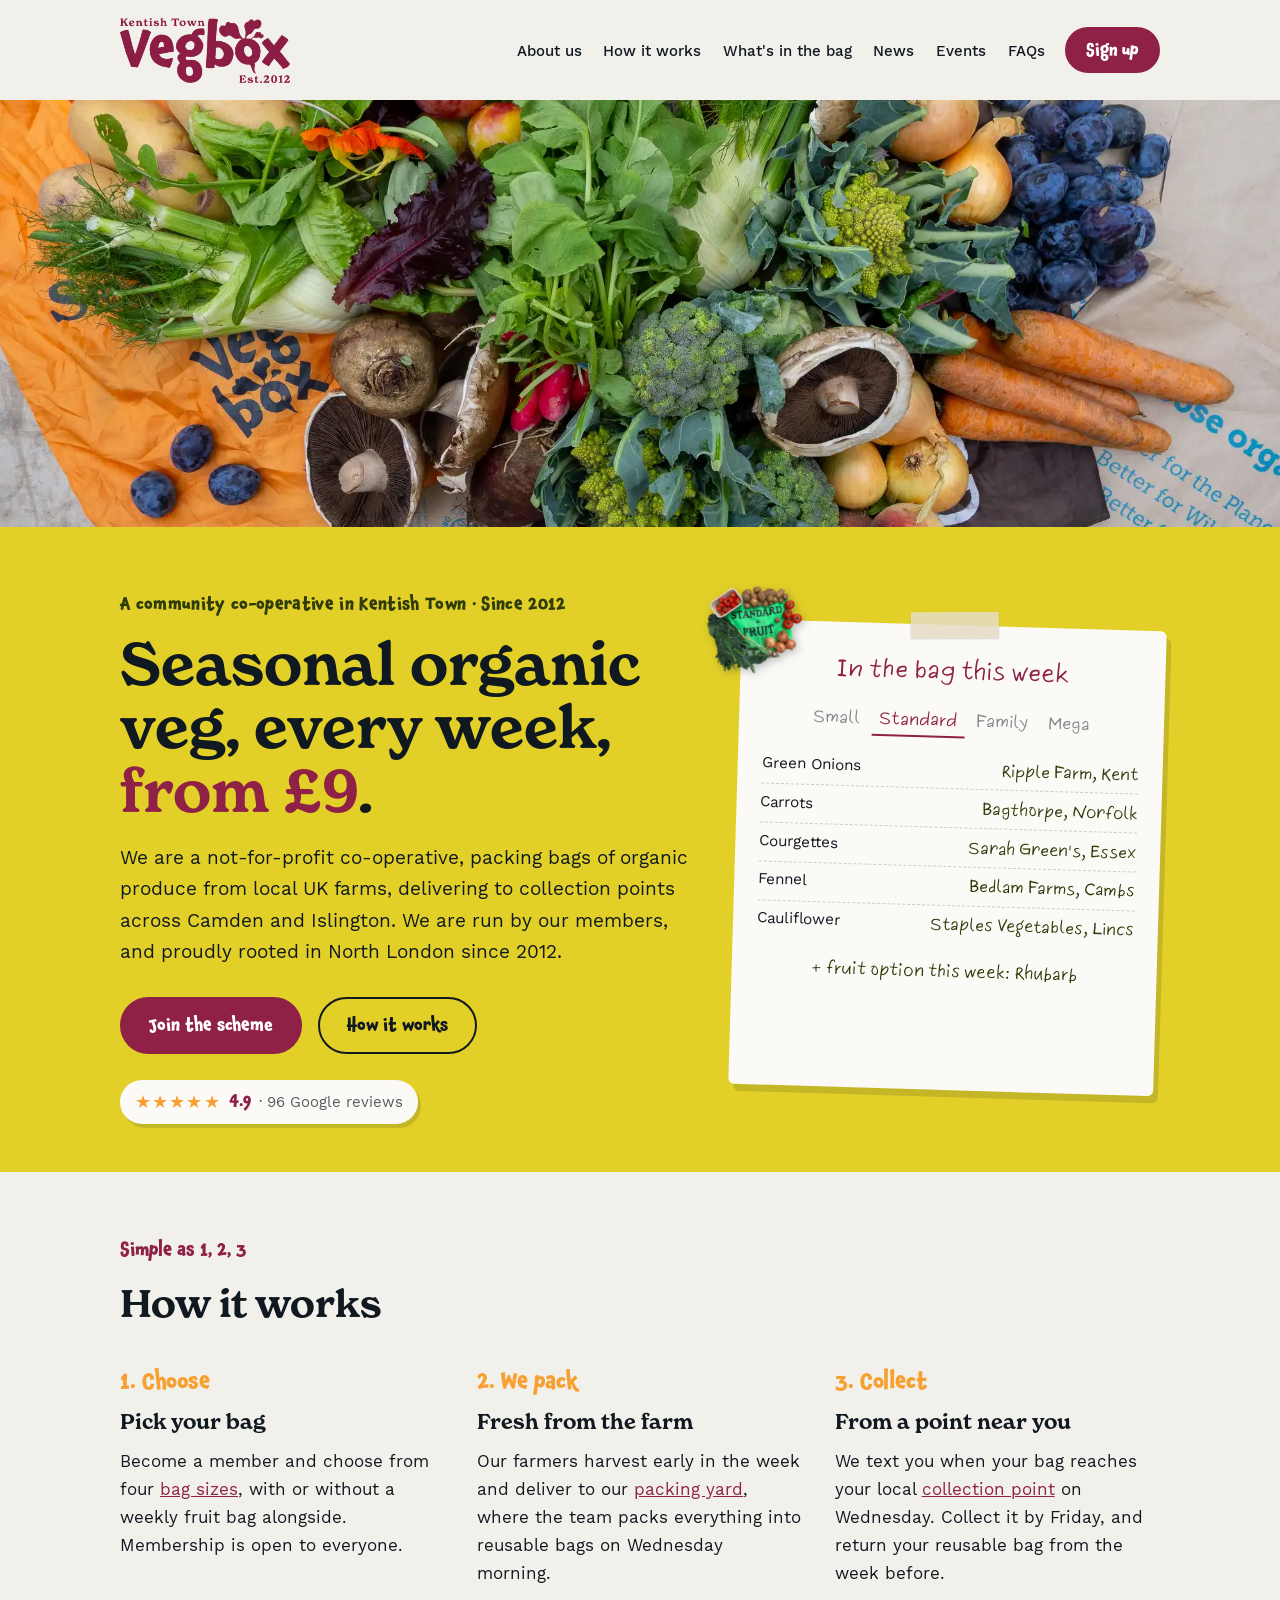
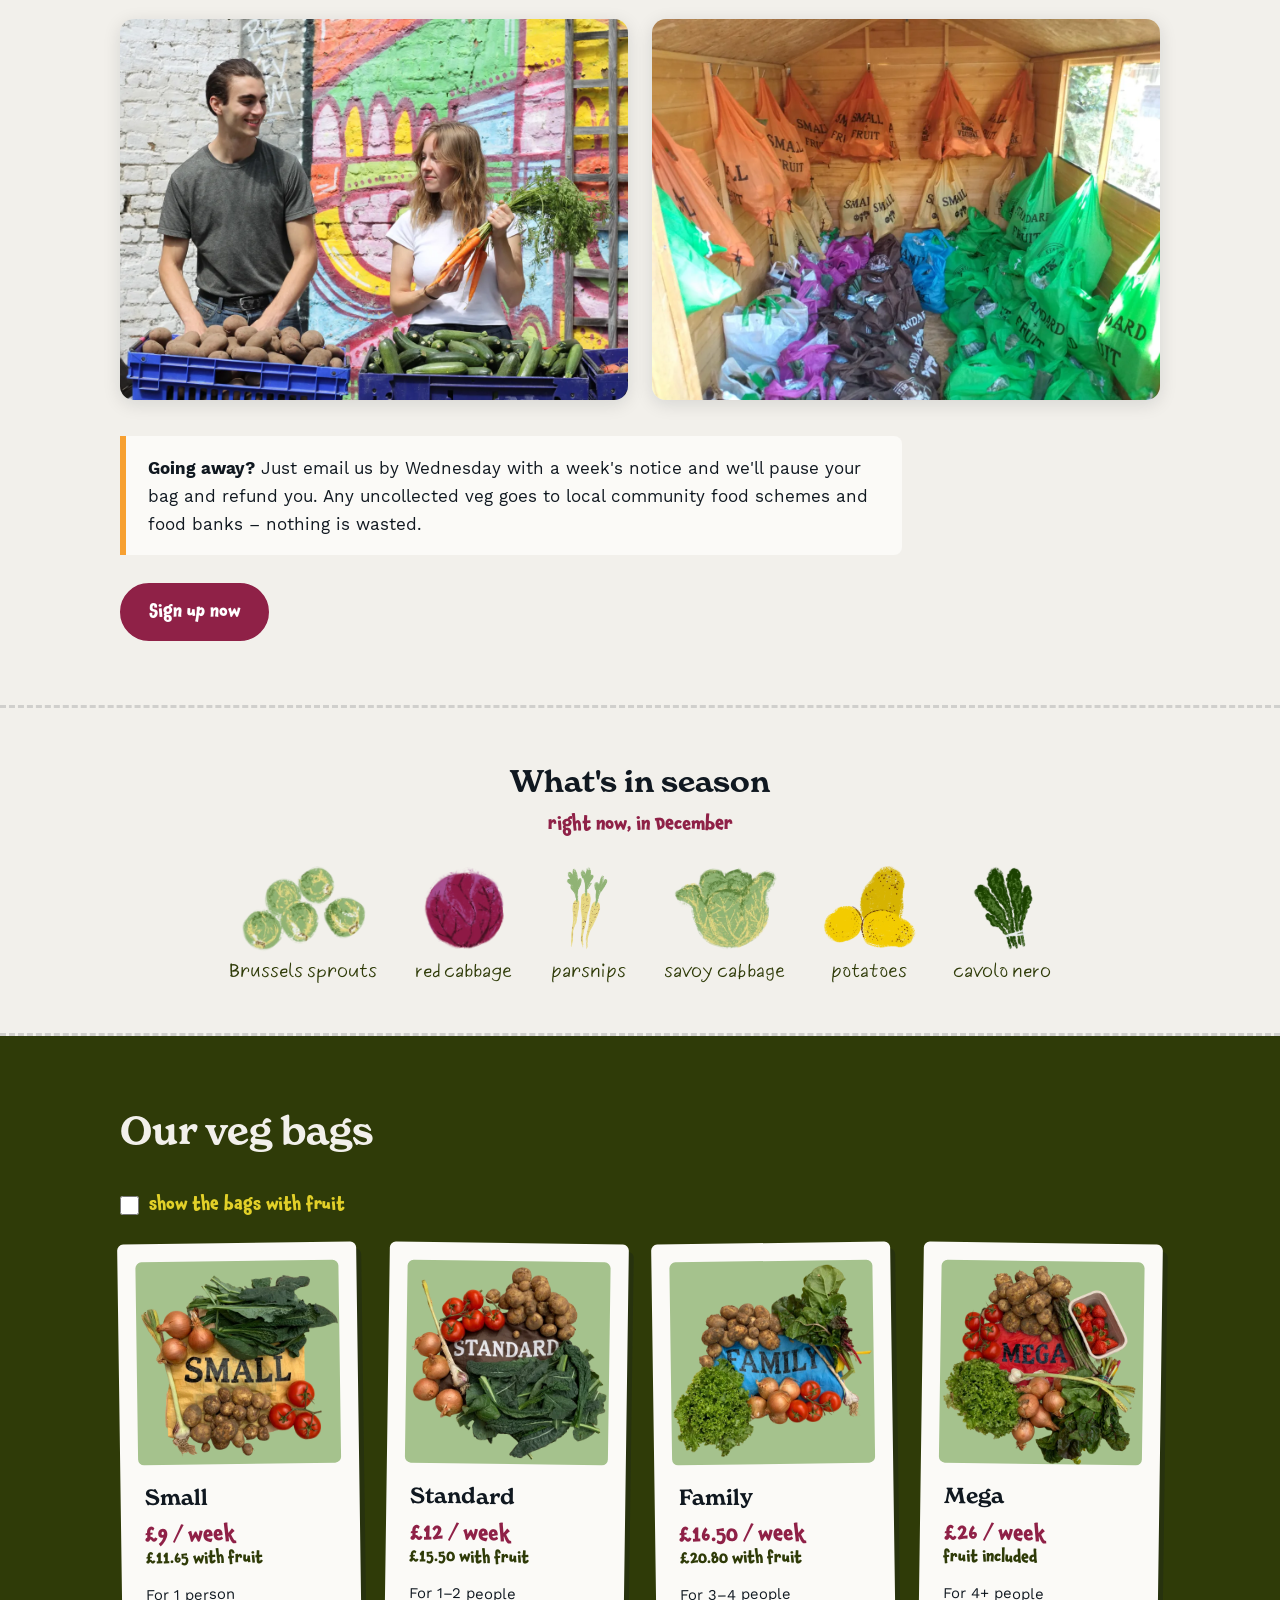
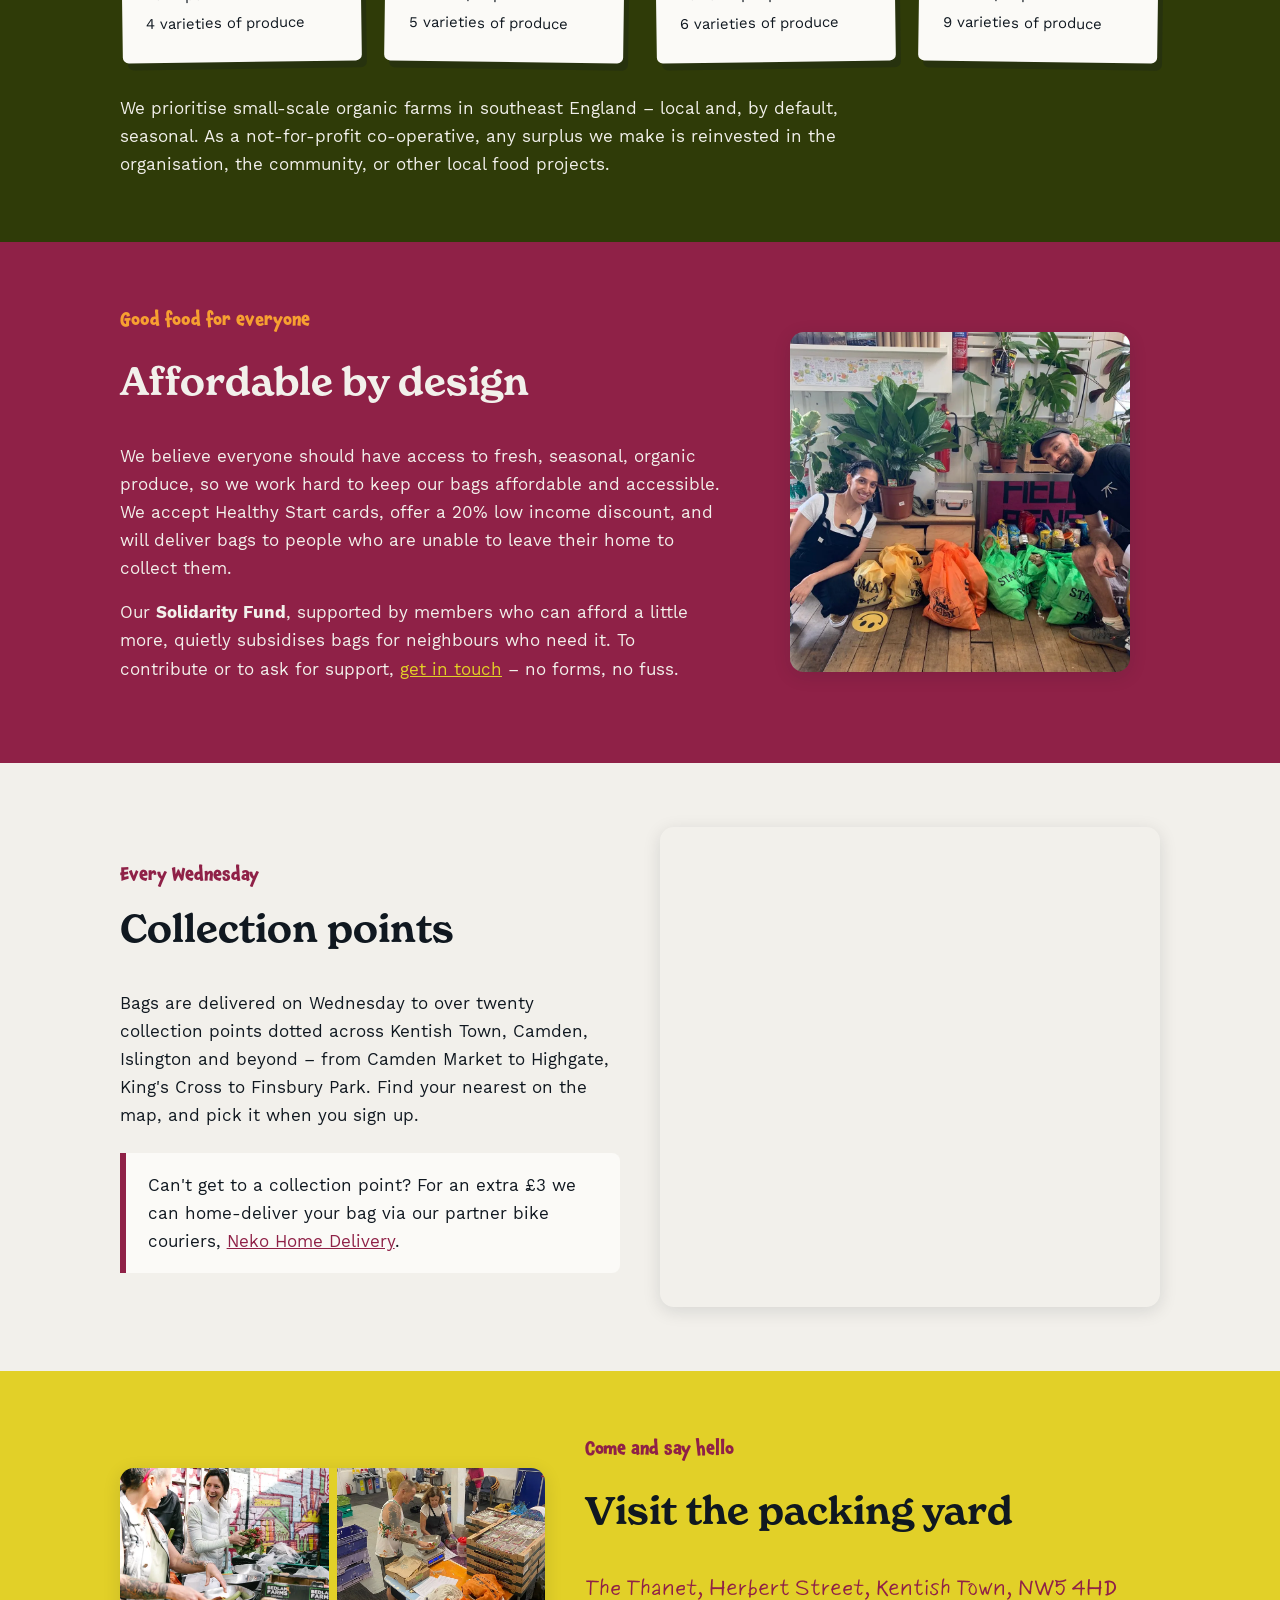
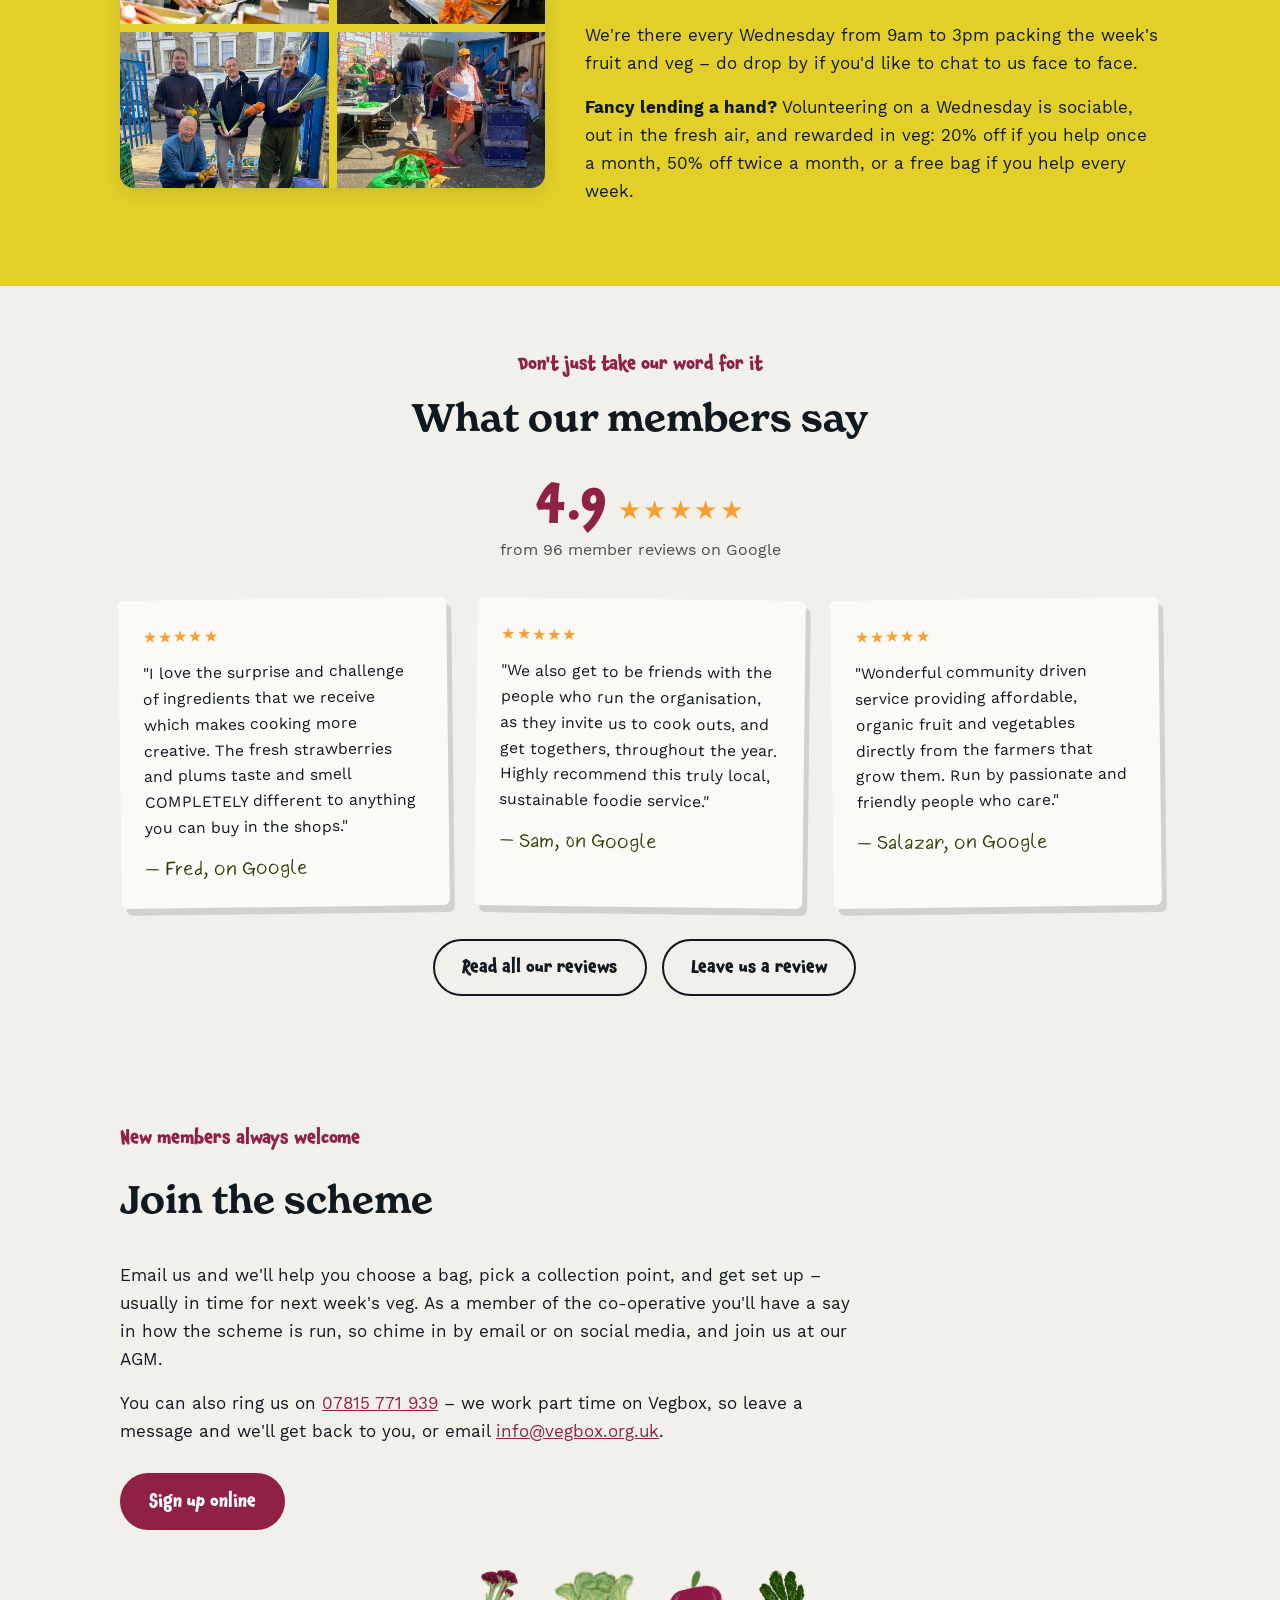
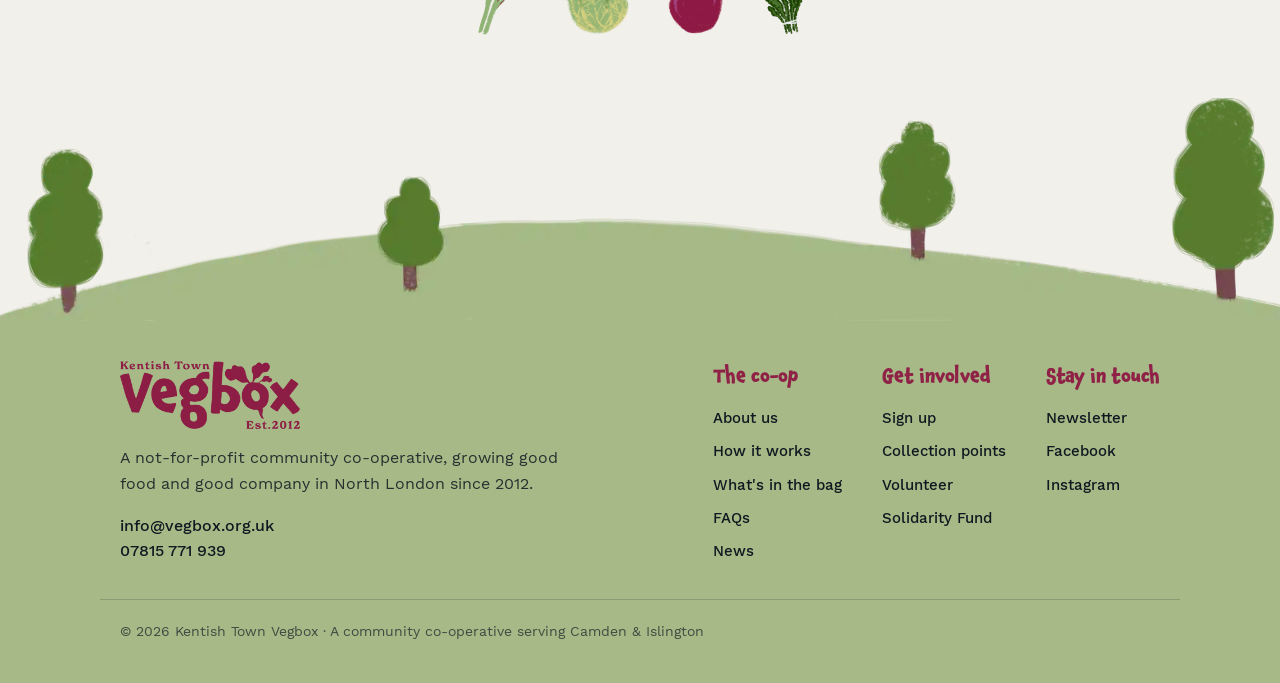
==== commit 19f10ac8: "Drop hyphen from 'low income' and shorten repeated wording Co-Authored-By: Claude Opus 5.5 <noreply@" ====
--- a/index.html
+++ b/index.html
@@ -323,7 +323,7 @@
       <div>
         <p class="sub">Good food for everyone</p>
         <h2 class="sec">Affordable by design</h2>
-        <p>We believe everyone should have access to fresh, seasonal, organic produce, so we work hard to keep our bags affordable and accessible. We accept Healthy Start cards, offer a 20% low-income discount, and will deliver bags to people who are unable to leave their home to collect them.</p>
+        <p>We believe everyone should have access to fresh, seasonal, organic produce, so we work hard to keep our bags affordable and accessible. We accept Healthy Start cards, offer a 20% low income discount, and will deliver bags to people who are unable to leave their home to collect them.</p>
         <p>Our <strong>Solidarity Fund</strong>, supported by members who can afford a little more, quietly subsidises bags for neighbours who need it. To contribute or to ask for support, <a href="#join">get in touch</a> – no forms, no fuss.</p>
       </div>
       <img class="section-photo" src="images/site/collection_pickup.webp" alt="Two smiling volunteers crouched beside a row of colourful Vegbox bags at a collection point">
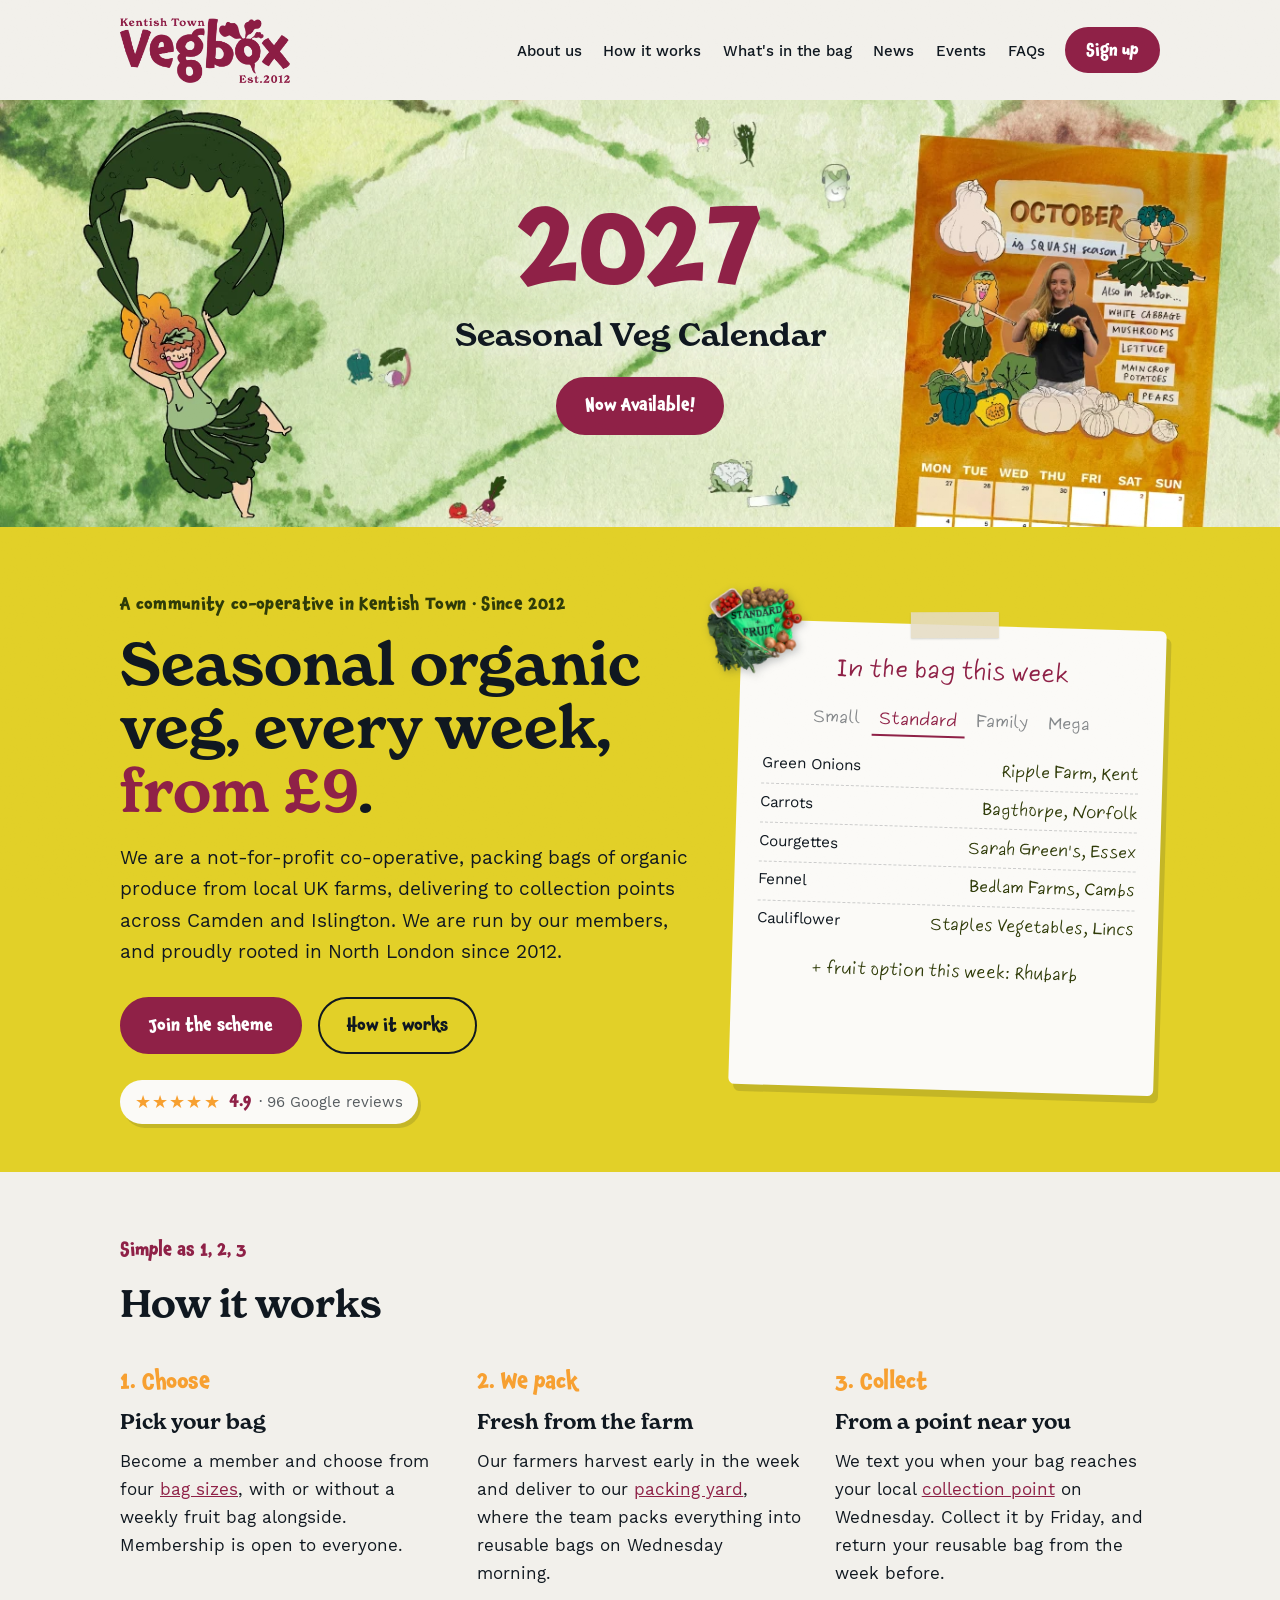
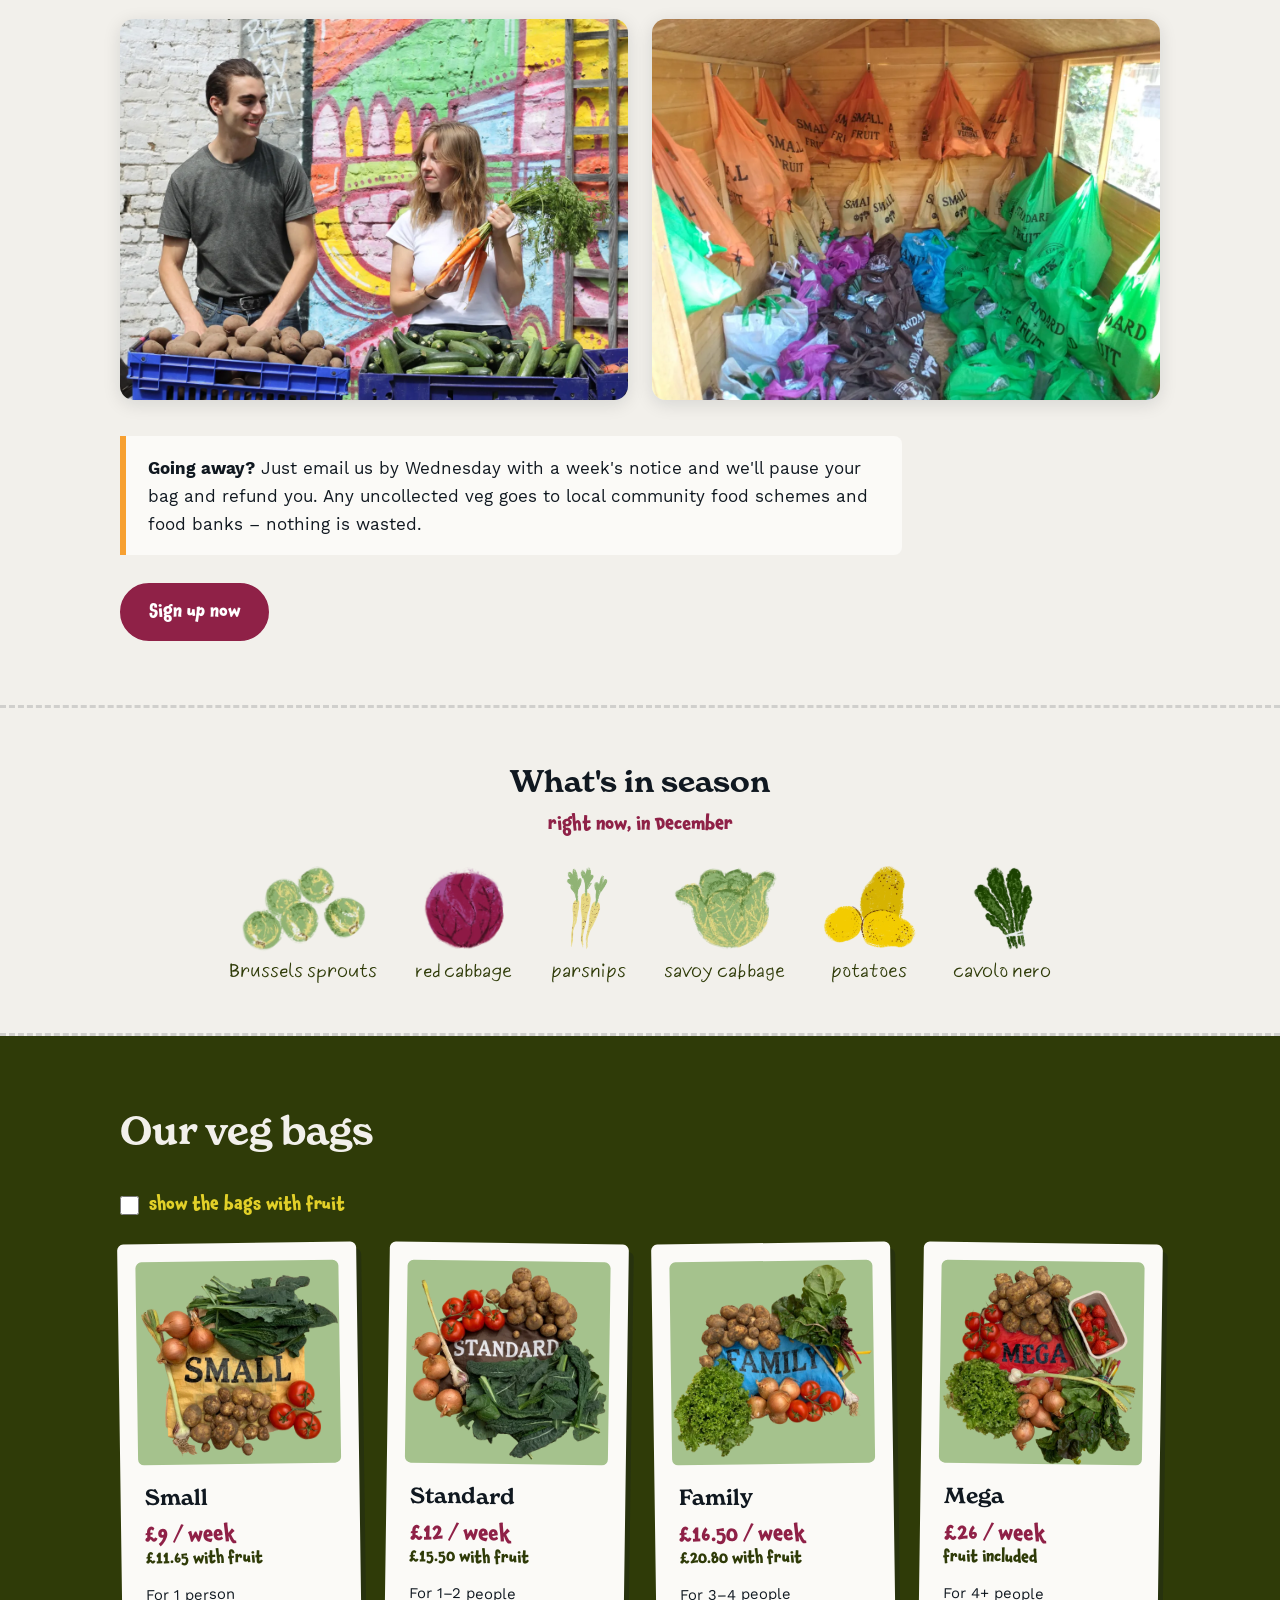
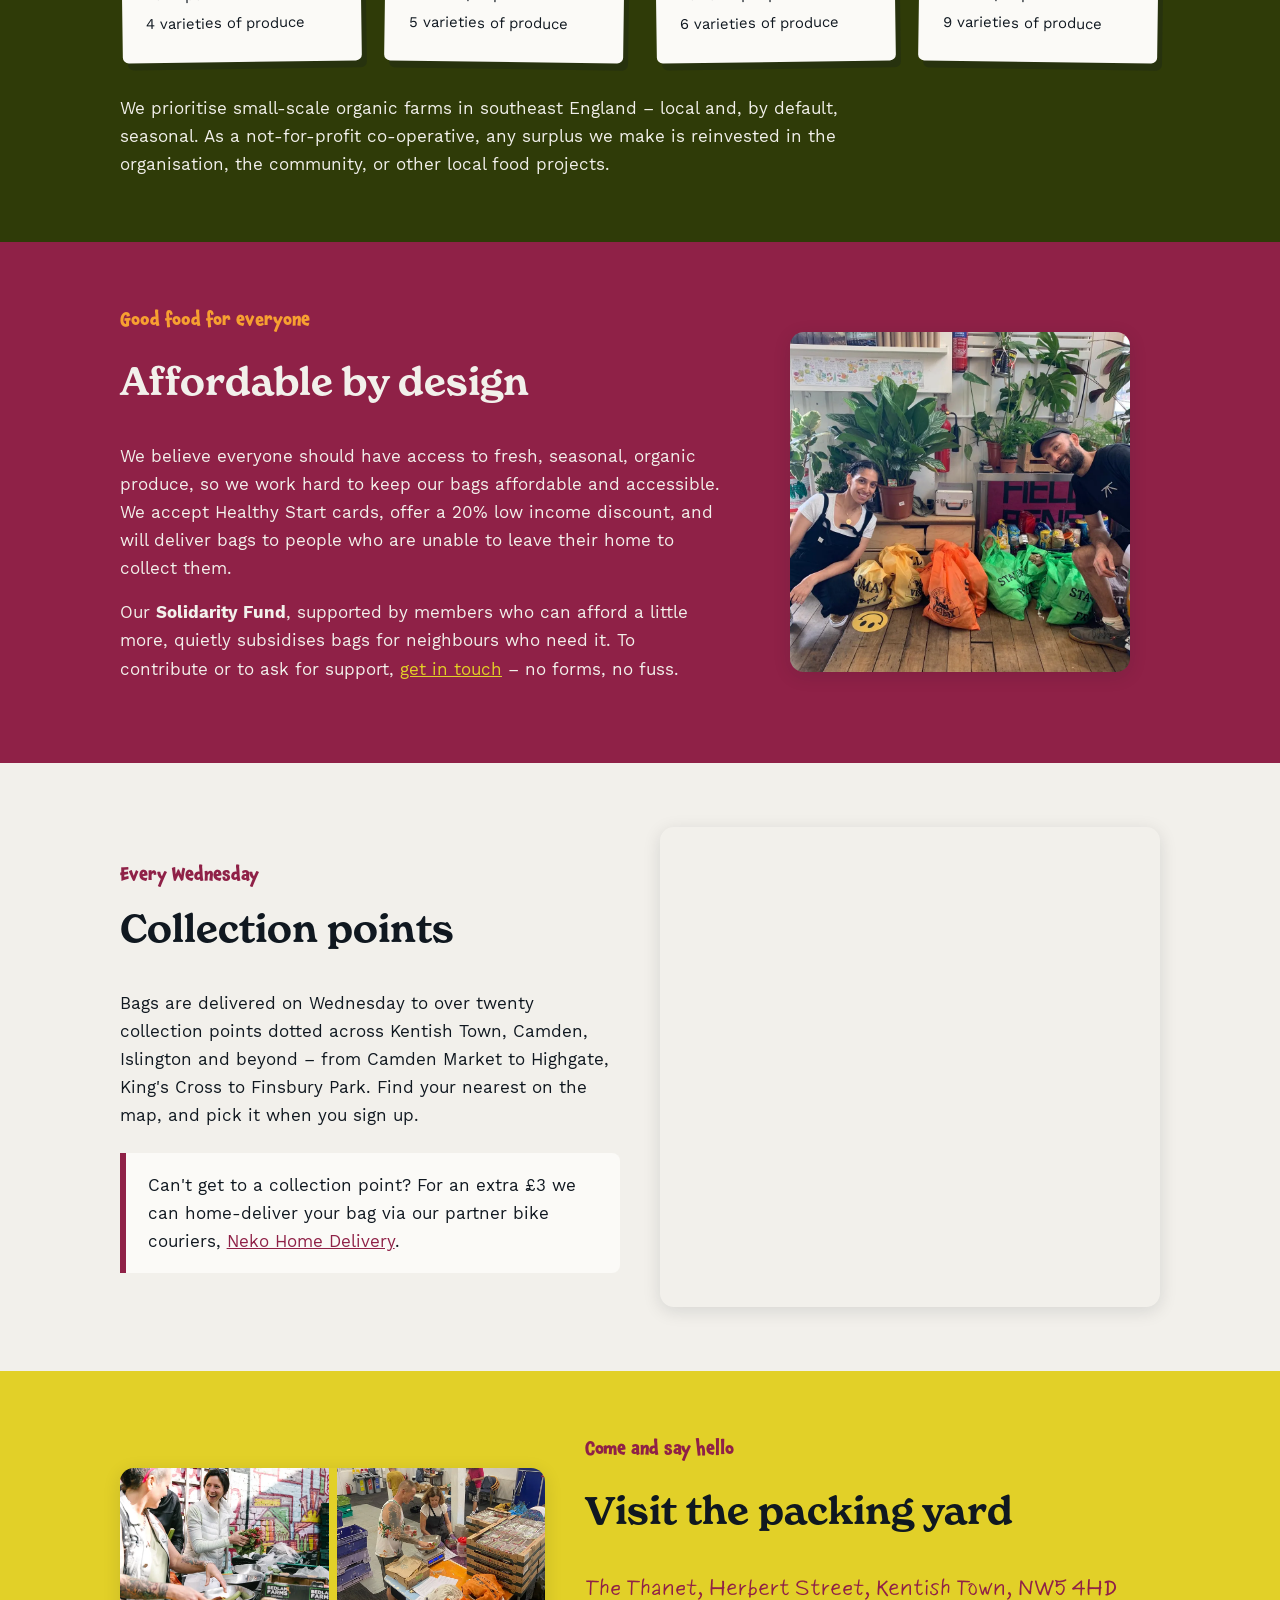
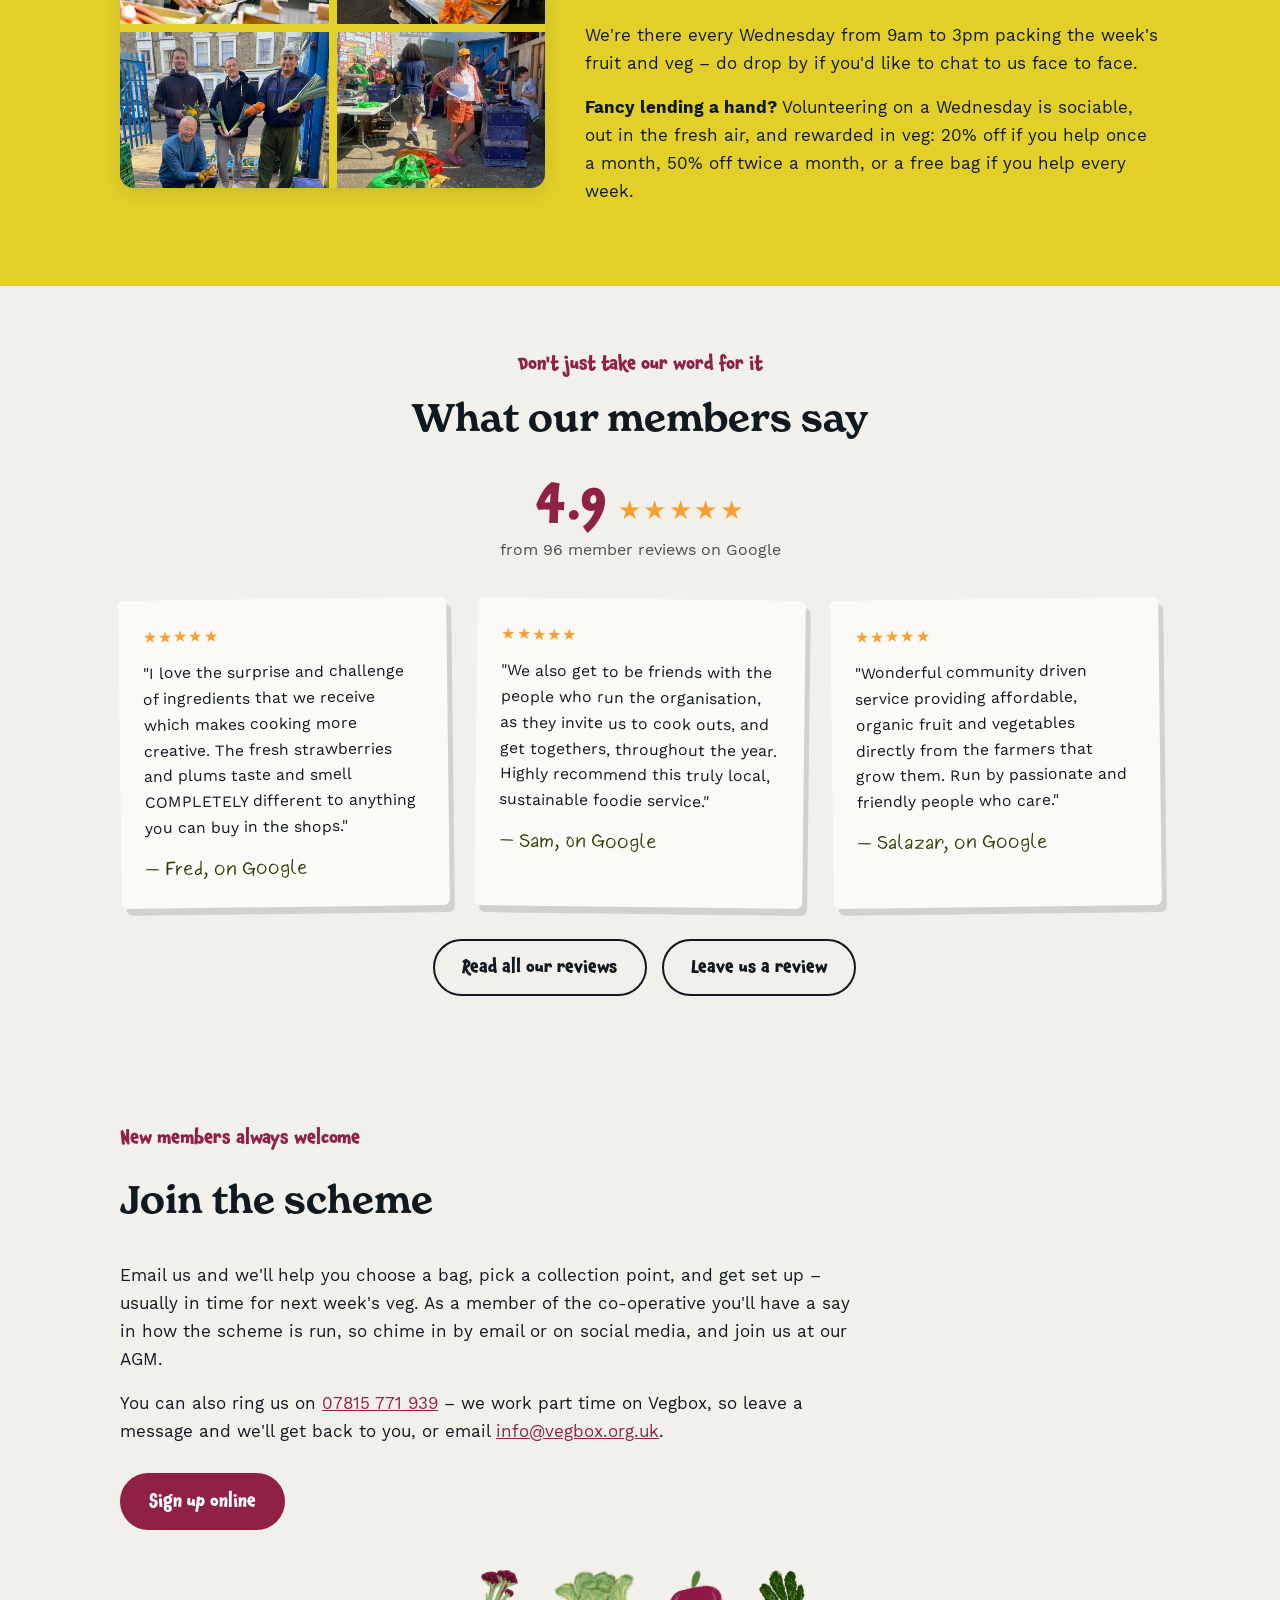
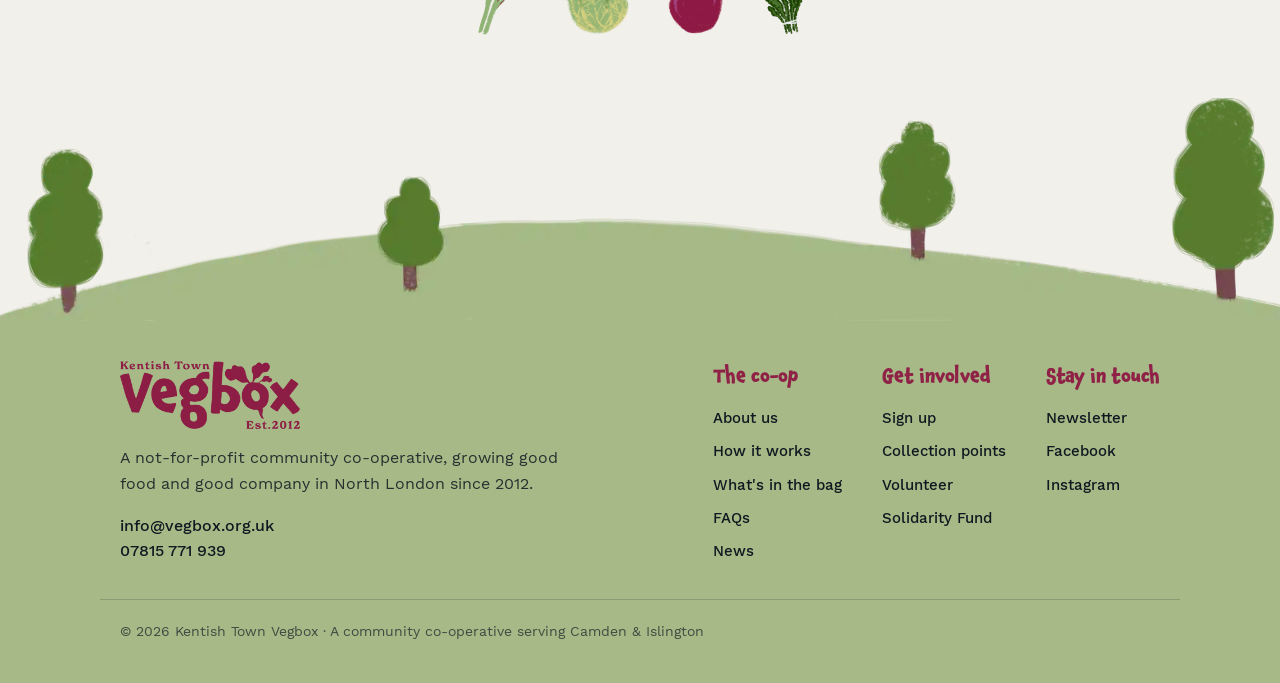
==== commit 688583e1: "update calendar images, add calendar banner to home page" ====
--- a/index.html
+++ b/index.html
@@ -17,8 +17,13 @@
 a:focus-visible,button:focus-visible{outline-offset:3px}
 
 /* ---------- hero banner ----------- */
-#banner {width: 100%; display: block; object-fit: cover; object-position: 0 60%; aspect-ratio: 3;}
-@media (max-width:860px){#banner{aspect-ratio: 2;}}
+.banner{position:relative}
+#banner {width: 100%; display: block; object-fit: cover; object-position: 30% 50%; aspect-ratio: 3;}
+.banner-text{position:absolute;left:50%;top:50%;transform:translate(-50%,-50%);text-align:center;width:min(90%,34rem)}
+.banner-year{font-family:var(--fun);color:var(--beet);line-height:1;margin:0 0 .25rem;font-size:clamp(3rem,12vw,7rem);text-shadow:0 0 .4em rgba(251,250,247,.9)}
+.banner-text p{font-family:var(--display);font-weight:700;font-size:clamp(1.1rem,2.6vw,2rem);margin:0 0 1rem;text-shadow:0 0 .6em rgba(251,250,247,.95)}
+@media (max-width:860px){#banner{aspect-ratio: 2}}
+@media (max-width:540px){#banner{aspect-ratio: 1.5}}
 
 /* ---------- hero (yellow, like the welcome pack) ---------- */
 .hero{background:var(--yellow);padding:4rem 0 0;overflow:hidden}
@@ -196,7 +201,14 @@
 </header>
 
 <main>
-  <img id="banner" src="images/site/spread_2x1.webp" alt="A photograph of various vegetables from Kentish Town Vegbox." />
+  <div class="banner">
+    <img id="banner" src="images/calendar/banner.webp" alt="A watercolour map of fields with Brassica the cabbage sprite parachuting beside the October page of the 2027 calendar." />
+    <div class="banner-text">
+      <div class="banner-year">2027</div>
+      <p>Seasonal Veg Calendar</p>
+      <a class="btn" href="calendar.html">Now Available!</a>
+    </div>
+  </div>
   <div id="top" class="hero">
     <div class="wrap hero-grid">
       <div>
@@ -560,7 +572,7 @@
   function footText(bag){
     var fruit = ((data.fruit || {})[bag] || []).map(function(f){ return f.item; }).join(', ');
     if (bag === 'Mega') {
-      return fruit ? 'fruit included \u00b7 this week: ' + fruit : 'fruit included';
+      return fruit ? 'fruit included this week: ' + fruit : 'fruit included';
     }
     return fruit ? '+ fruit option this week: ' + fruit : 'seasonal \u00b7 organic \u00b7 packed with care';
   }
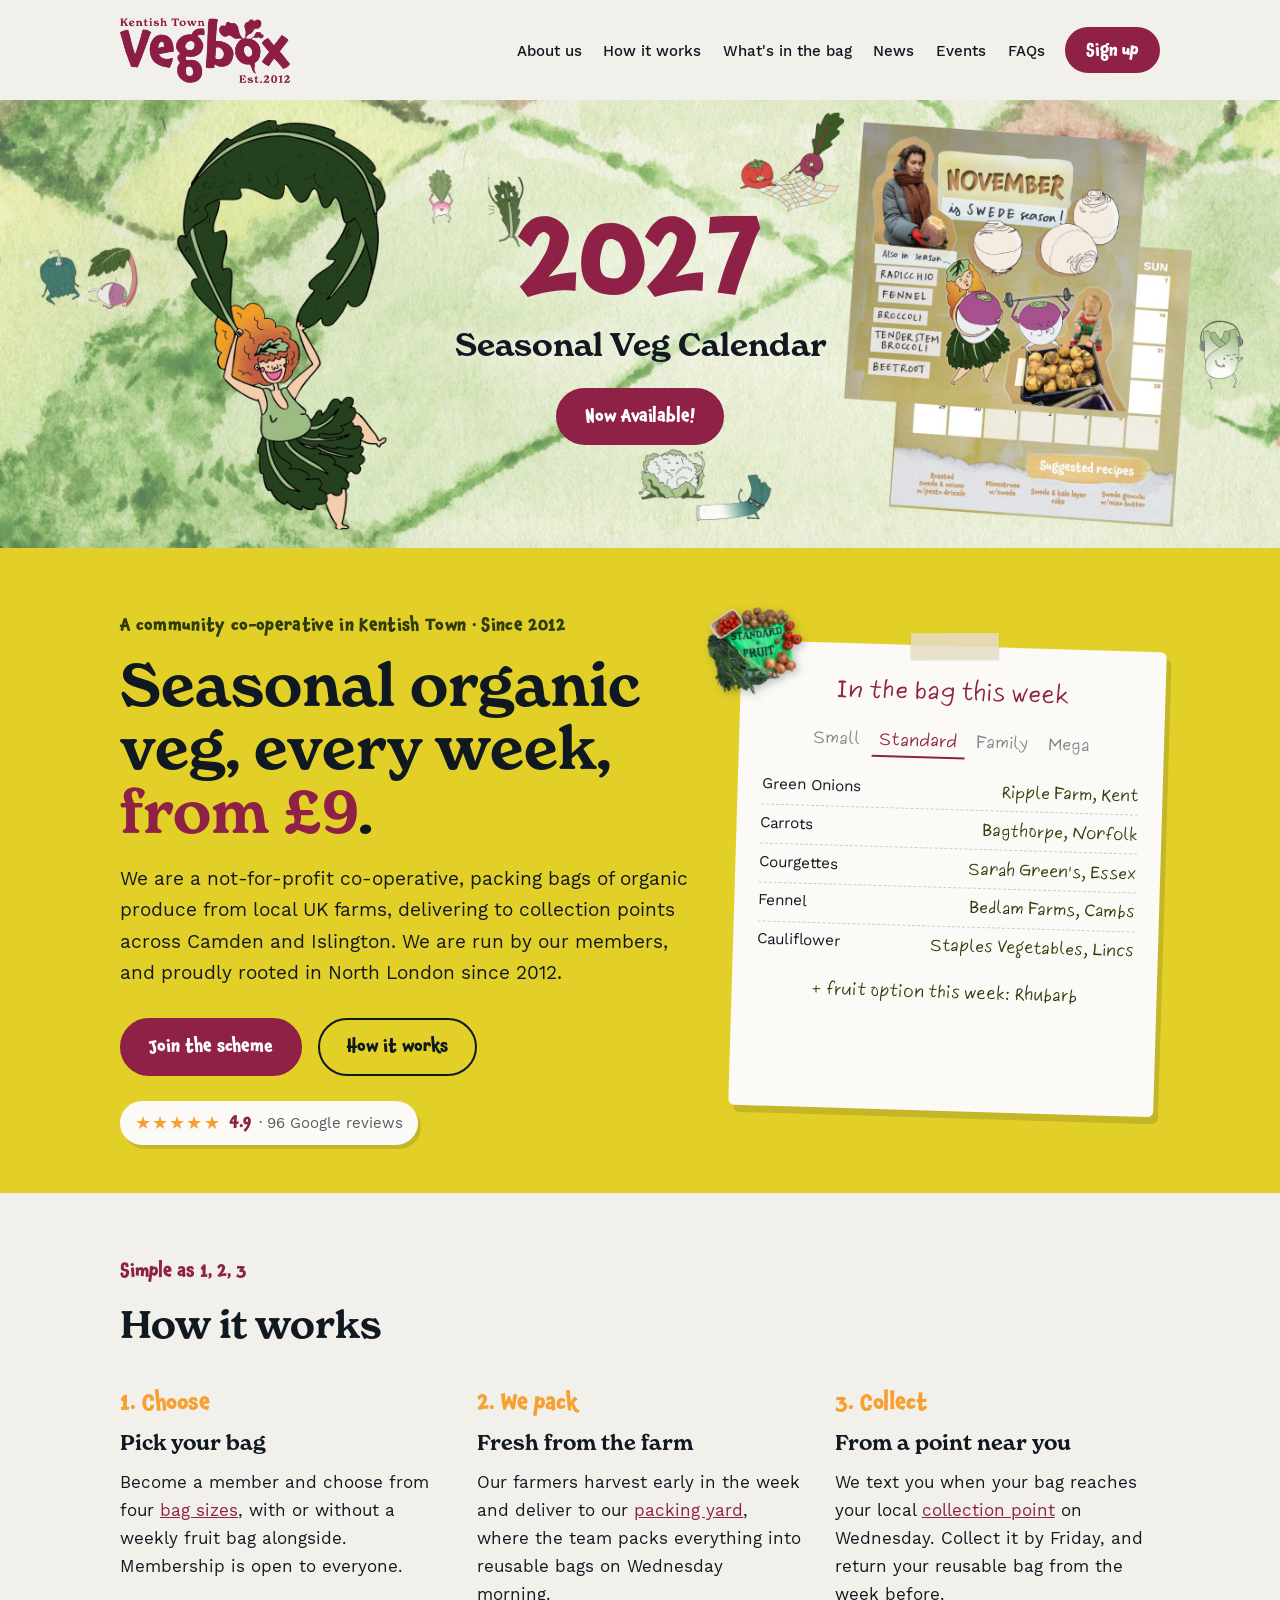
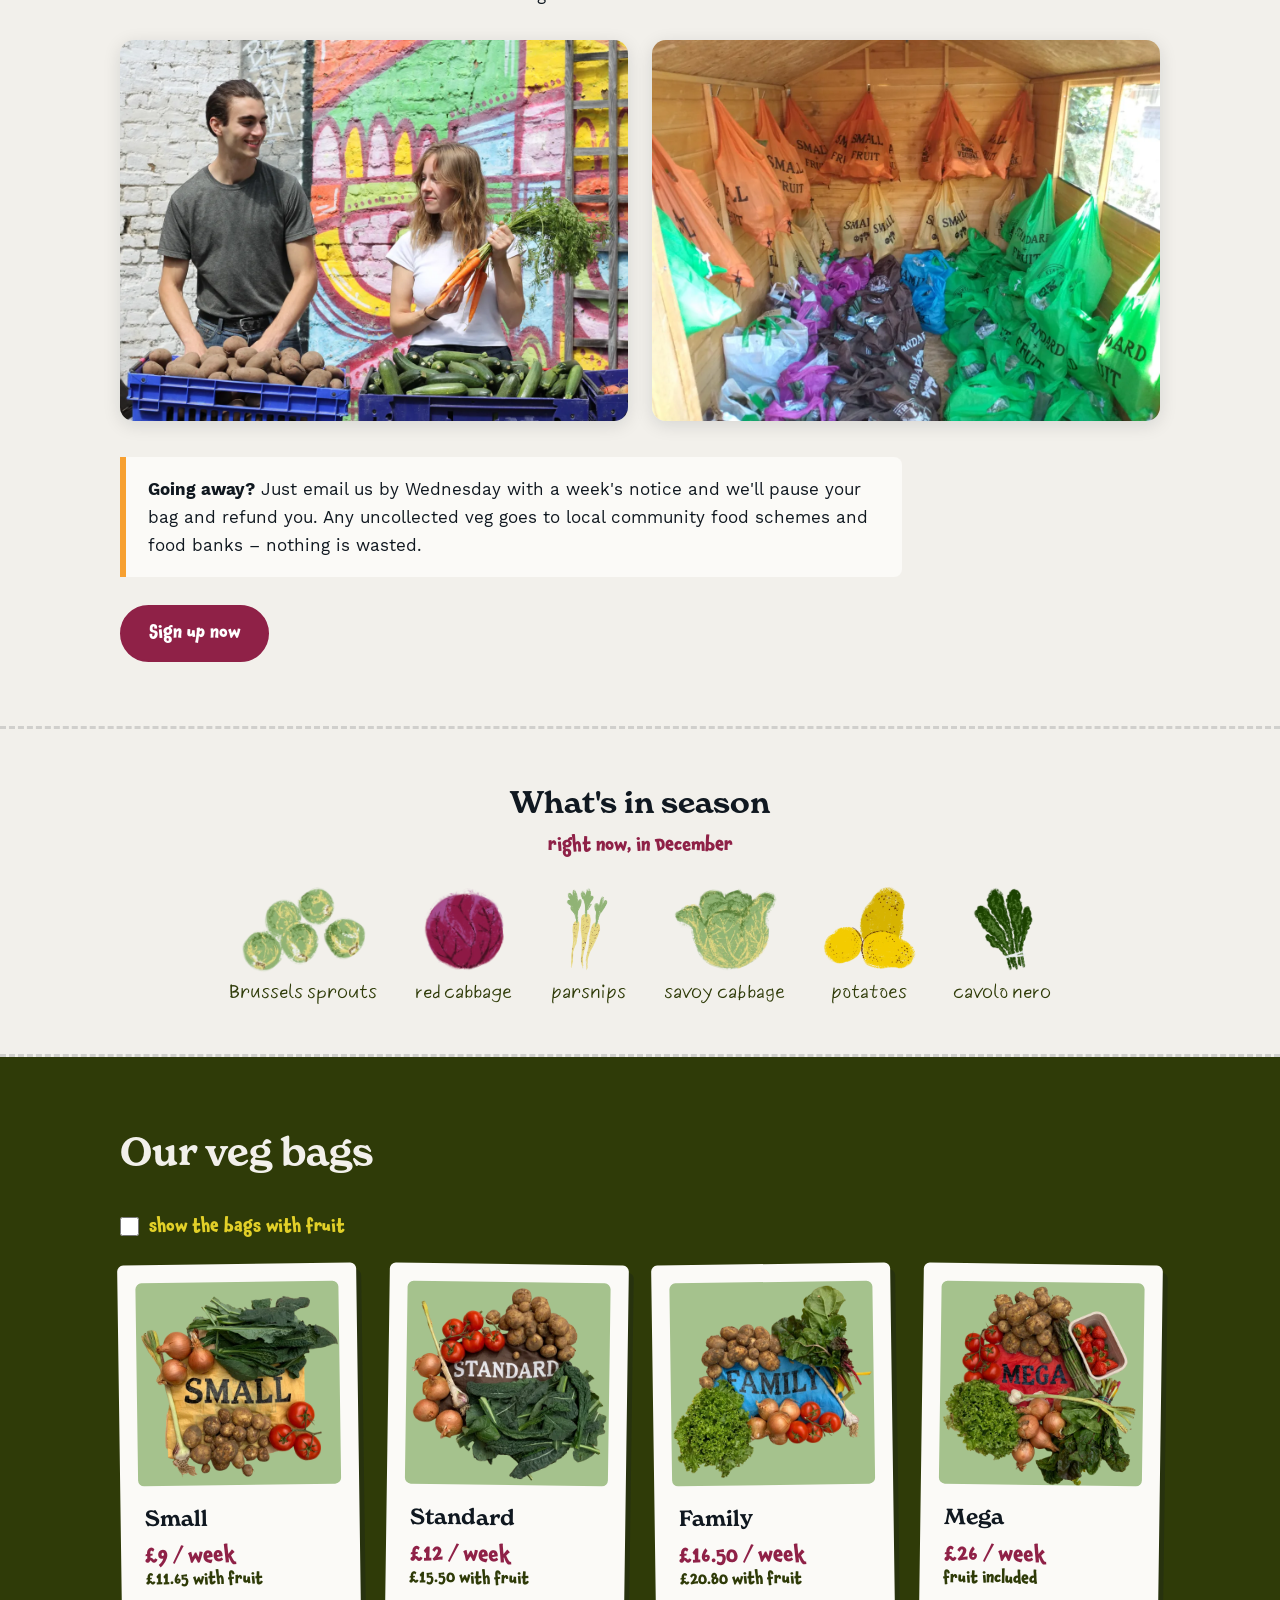
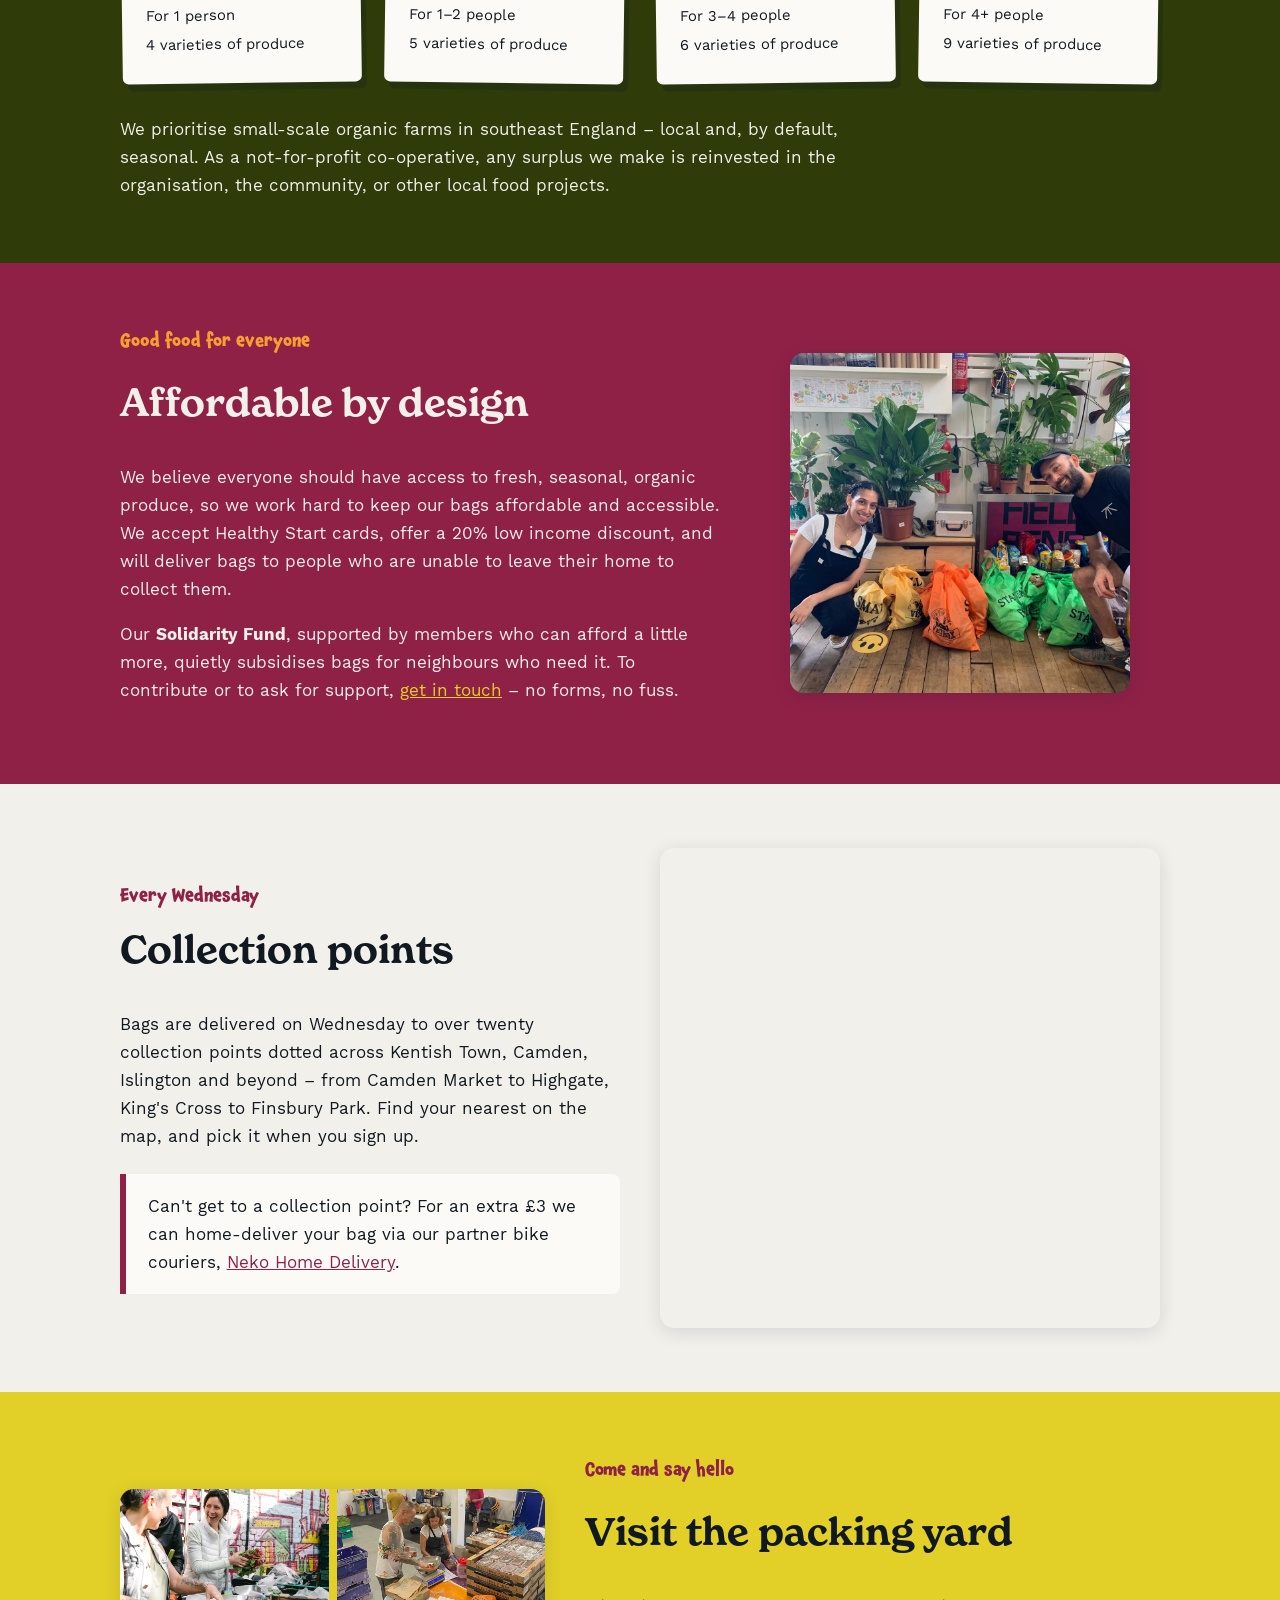
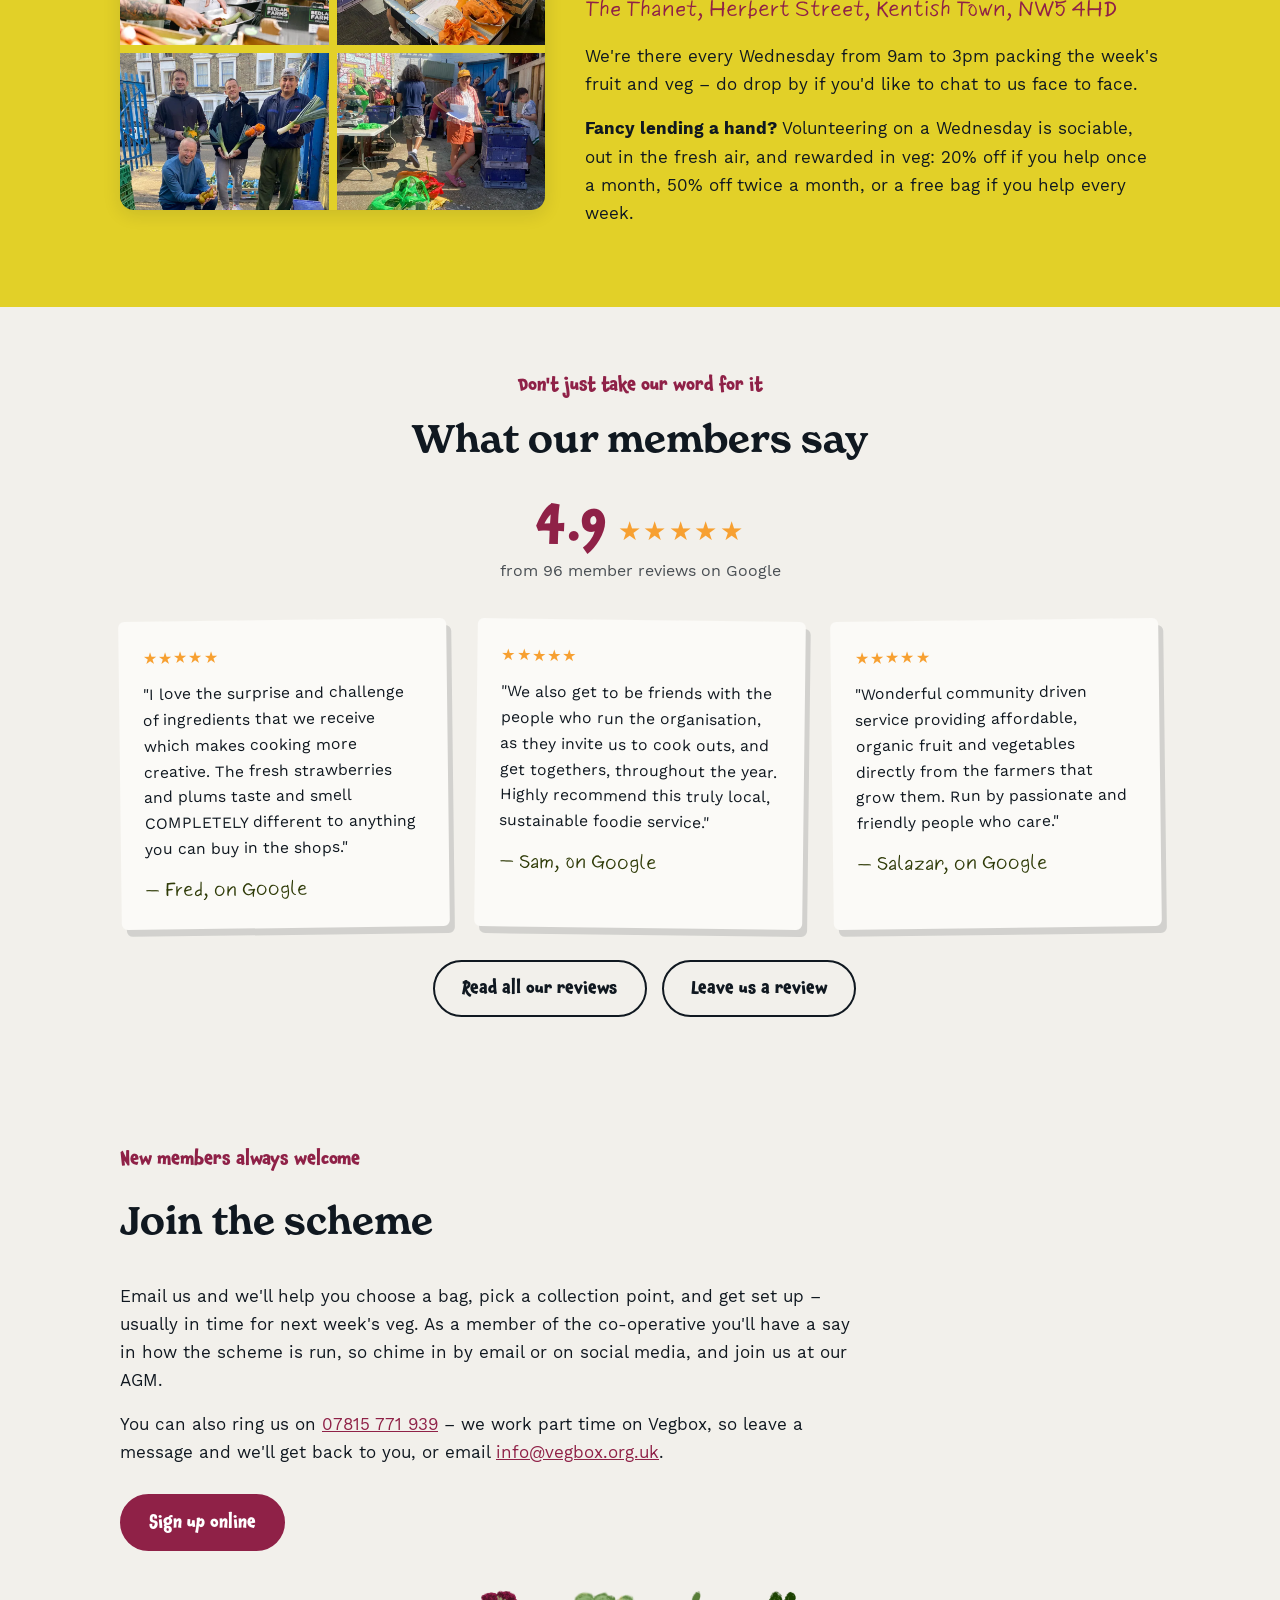
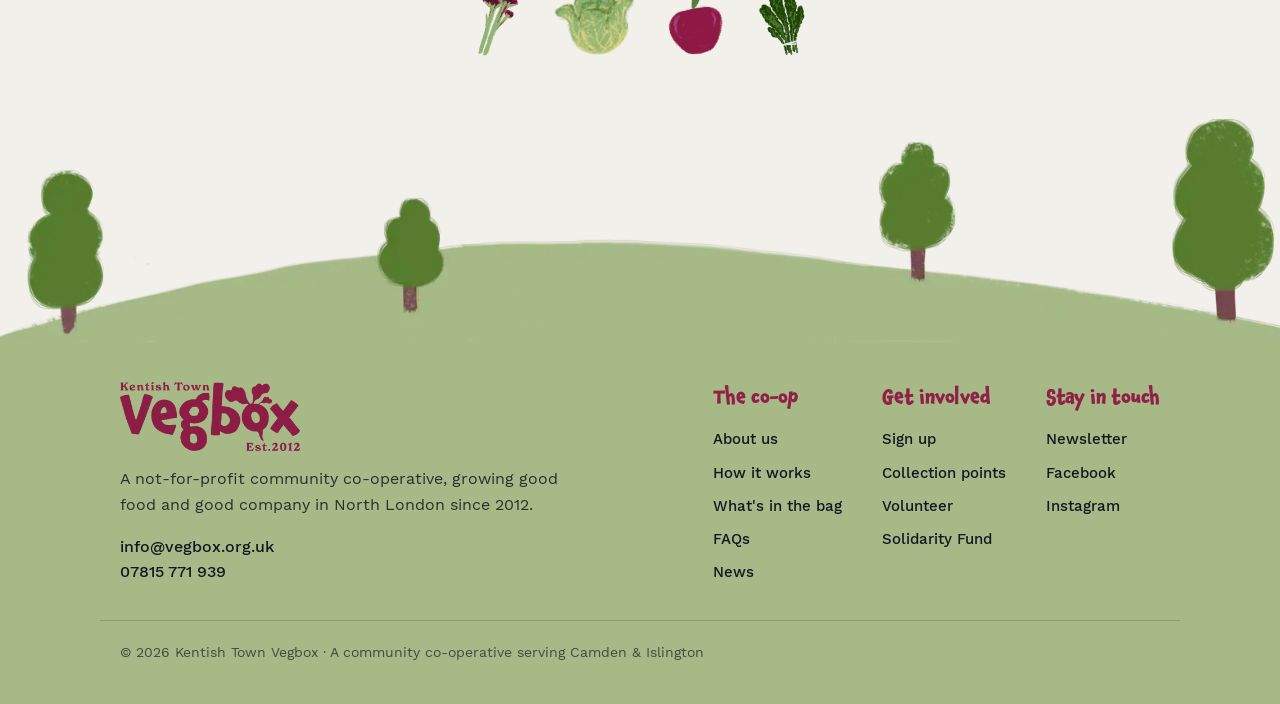
==== commit 2a25ebd2: "update banner image" ====
--- a/index.html
+++ b/index.html
@@ -18,12 +18,12 @@
 
 /* ---------- hero banner ----------- */
 .banner{position:relative}
-#banner {width: 100%; display: block; object-fit: cover; object-position: 30% 50%; aspect-ratio: 3;}
+#banner {width: 100%;display: block;object-fit: cover;}
 .banner-text{position:absolute;left:50%;top:50%;transform:translate(-50%,-50%);text-align:center;width:min(90%,34rem)}
 .banner-year{font-family:var(--fun);color:var(--beet);line-height:1;margin:0 0 .25rem;font-size:clamp(3rem,12vw,7rem);text-shadow:0 0 .4em rgba(251,250,247,.9)}
 .banner-text p{font-family:var(--display);font-weight:700;font-size:clamp(1.1rem,2.6vw,2rem);margin:0 0 1rem;text-shadow:0 0 .6em rgba(251,250,247,.95)}
-@media (max-width:860px){#banner{aspect-ratio: 2}}
-@media (max-width:540px){#banner{aspect-ratio: 1.5}}
+@media (max-width:860px){#banner{aspect-ratio: 2;object-position: 53%;}}
+@media (max-width:540px){#banner{aspect-ratio: 1.5;object-position: 28%;}}
 
 /* ---------- hero (yellow, like the welcome pack) ---------- */
 .hero{background:var(--yellow);padding:4rem 0 0;overflow:hidden}
@@ -202,7 +202,7 @@
 
 <main>
   <div class="banner">
-    <img id="banner" src="images/calendar/banner.webp" alt="A watercolour map of fields with Brassica the cabbage sprite parachuting beside the October page of the 2027 calendar." />
+    <img id="banner" src="images/calendar/banner.jpg" alt="A watercolour map of fields with Brassica the cabbage sprite parachuting beside the October page of the 2027 calendar." />
     <div class="banner-text">
       <div class="banner-year">2027</div>
       <p>Seasonal Veg Calendar</p>
